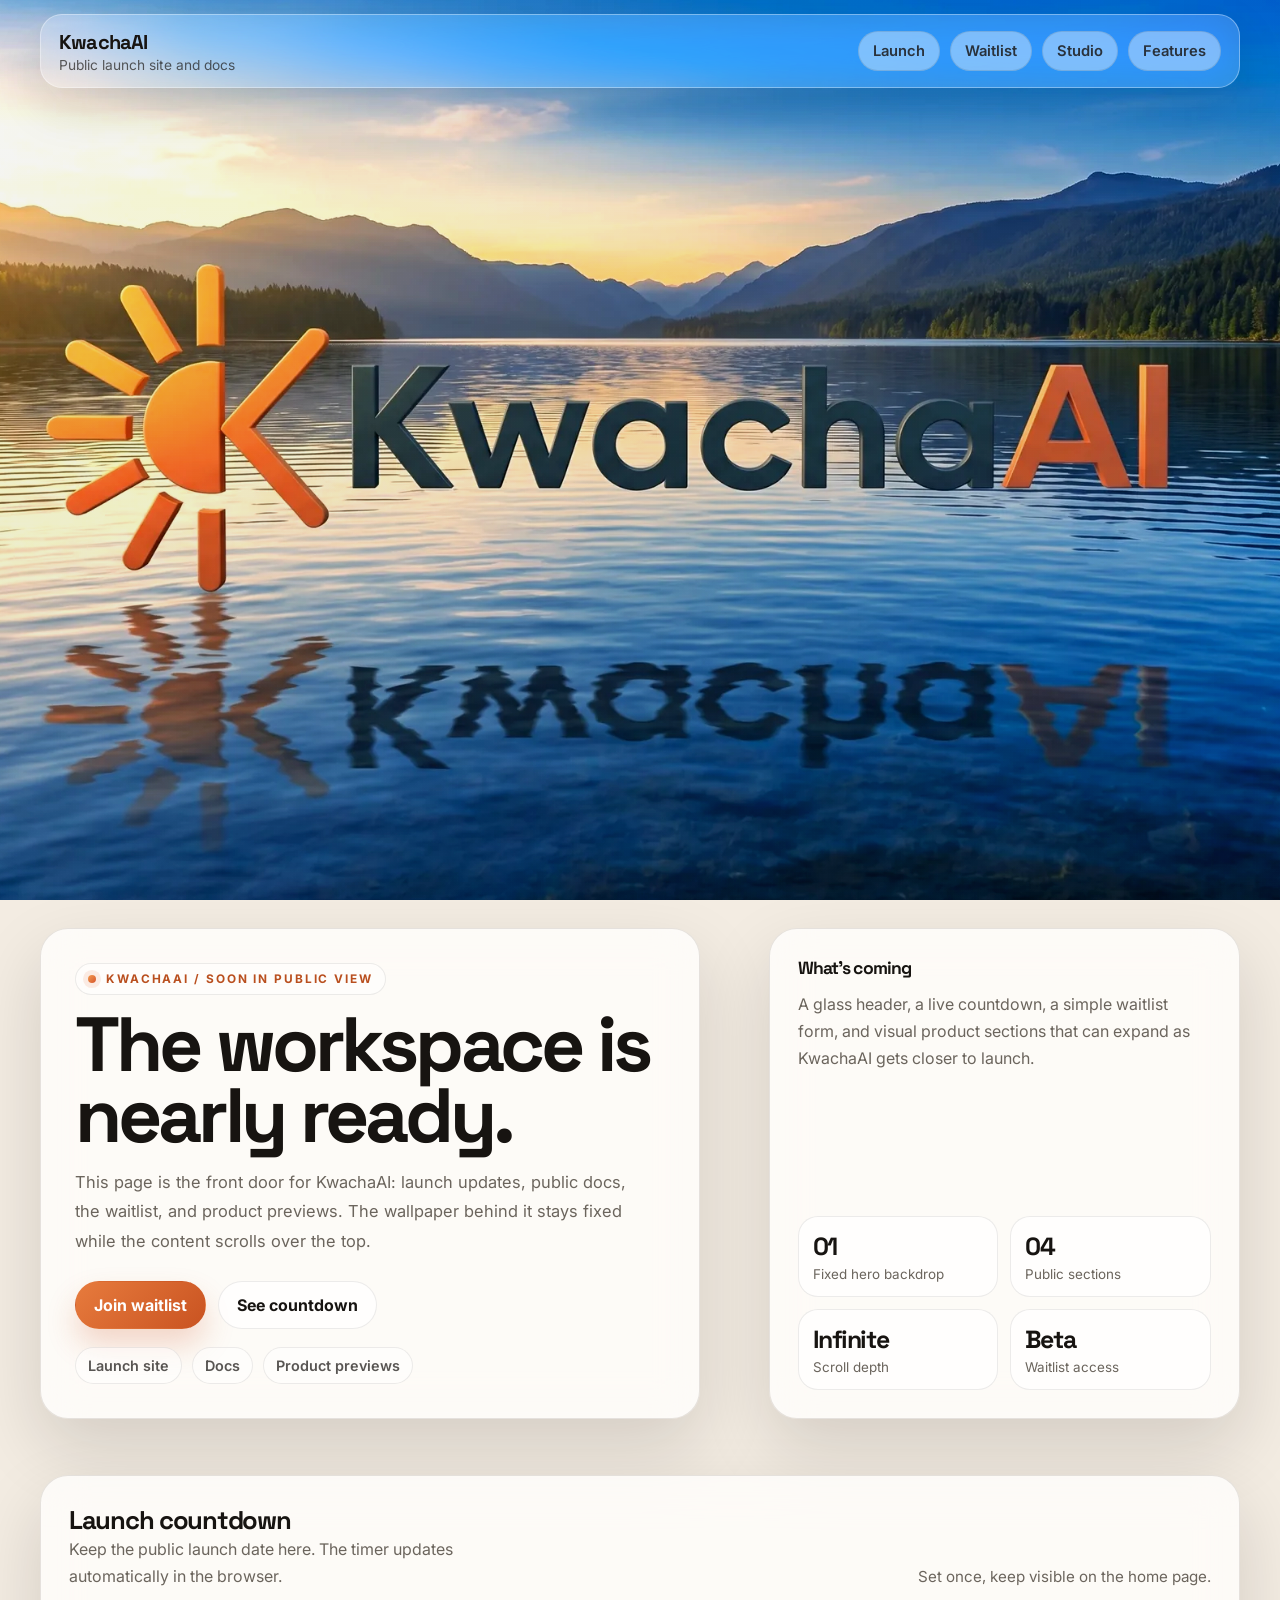
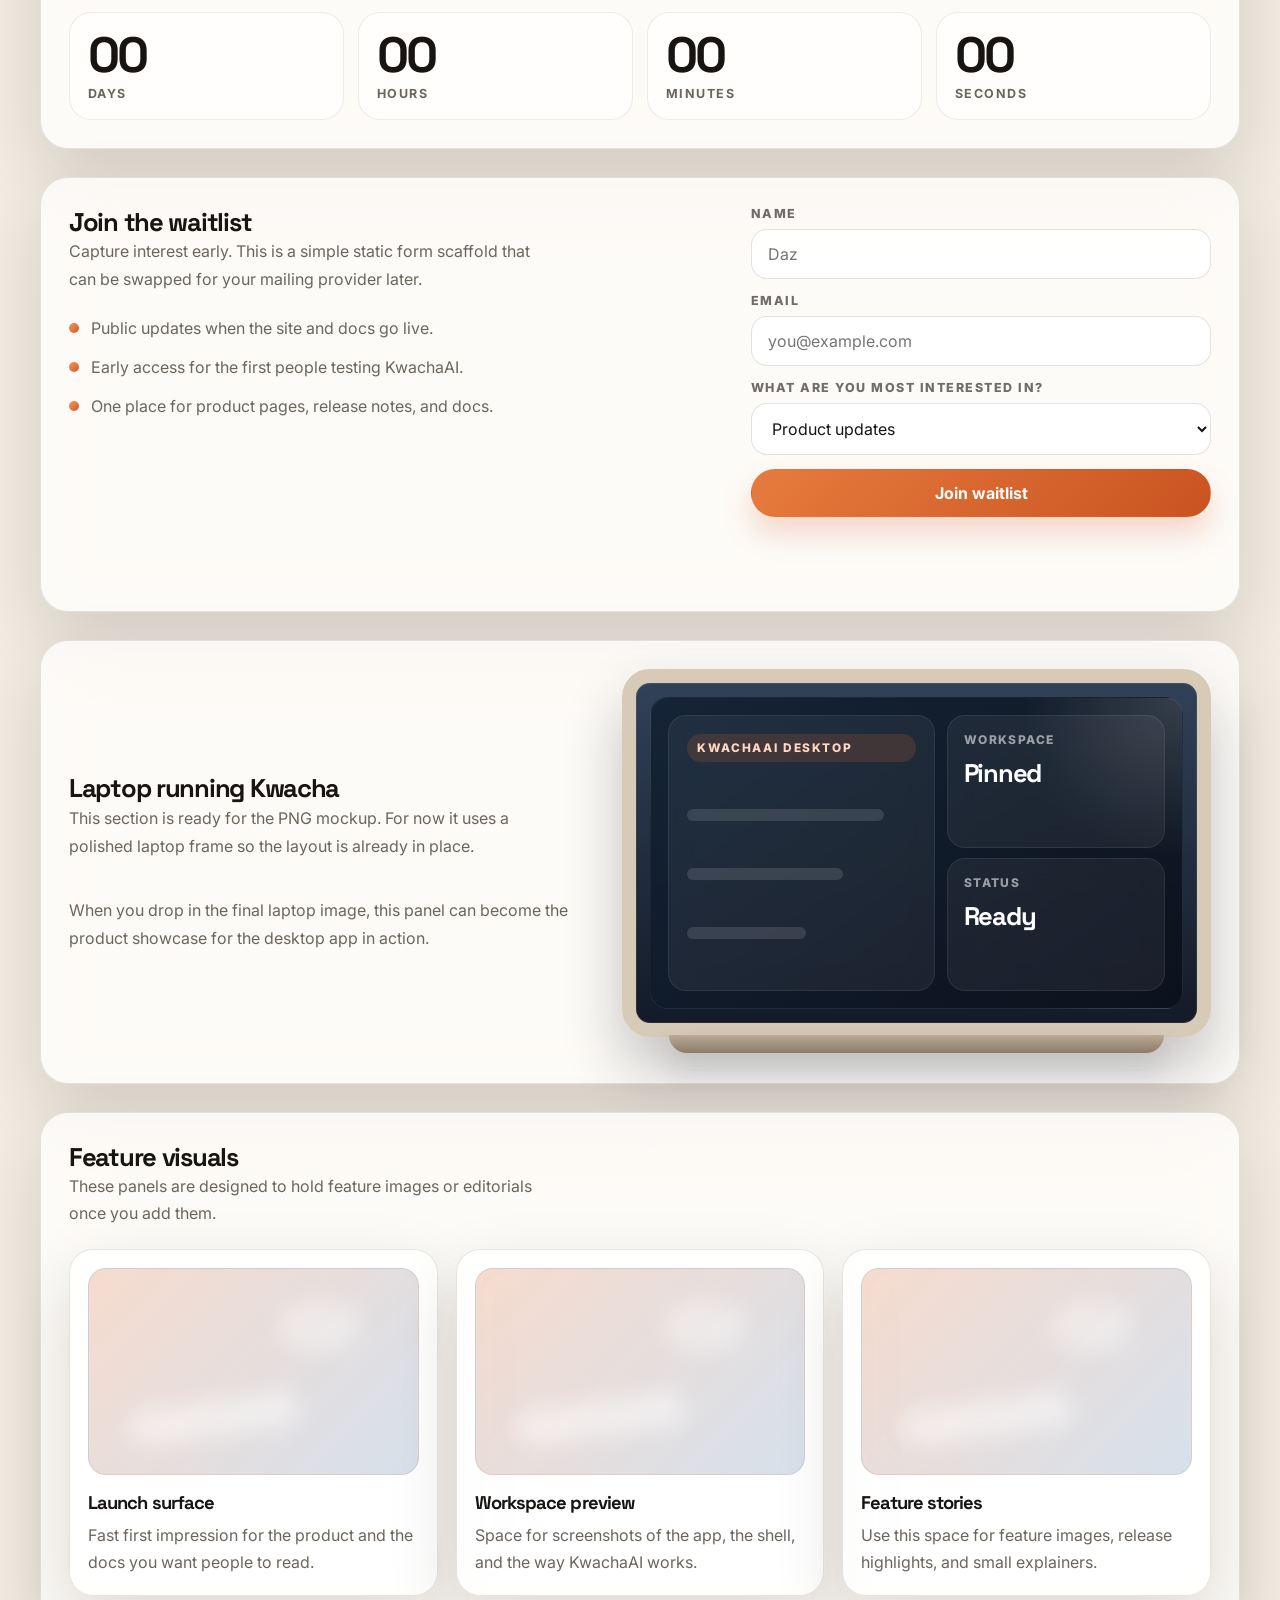
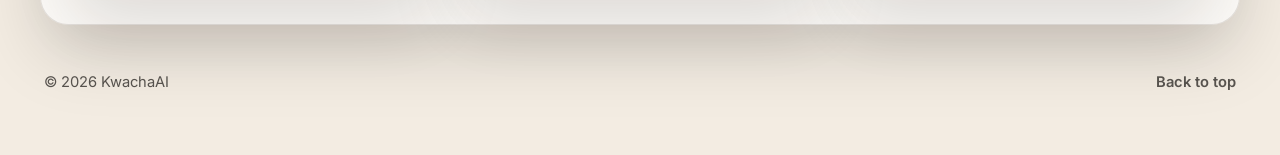
==== index.html @ fb6fbf6e "Publish website" ====
<!doctype html>
<html lang="en">
	<head>
		<meta charset="utf-8" />
		<meta name="viewport" content="width=device-width, initial-scale=1" />
		<title>KwachaAI | Public Launch Site</title>
		<meta
			name="description"
			content="KwachaAI public launch site, docs, waitlist, and product previews."
		/>
		<link rel="preconnect" href="https://fonts.googleapis.com" />
		<link rel="preconnect" href="https://fonts.gstatic.com" crossorigin />
		<link
			href="https://fonts.googleapis.com/css2?family=Inter:wght@400;500;600;700;800&family=Space+Grotesk:wght@500;700&display=swap"
			rel="stylesheet"
		/>
		<style>
			:root {
				color-scheme: light;
				--bg: #f3ece2;
				--bg-soft: #fbf7f0;
				--panel: rgba(255, 255, 255, 0.76);
				--panel-strong: rgba(255, 255, 255, 0.88);
				--border: rgba(59, 44, 30, 0.12);
				--ink: #171411;
				--muted: #6b655d;
				--accent: #d96b34;
				--accent-strong: #b94f1e;
				--shadow: 0 28px 70px rgba(21, 17, 12, 0.14);
			}

			* {
				box-sizing: border-box;
			}

			html {
				scroll-behavior: smooth;
			}

			body {
				margin: 0;
				min-height: 100vh;
				overflow-x: hidden;
				background: var(--bg);
				color: var(--ink);
				font-family: "Inter", system-ui, -apple-system, BlinkMacSystemFont, "Segoe UI", sans-serif;
			}

			a {
				color: inherit;
				text-decoration: none;
			}

			button,
			input,
			textarea,
			select {
				font: inherit;
			}

			::selection {
				background: rgba(217, 107, 52, 0.2);
			}

			.site-backdrop {
				position: fixed;
				inset: 0;
				z-index: -3;
				pointer-events: none;
				overflow: hidden;
			}

			.site-backdrop__picture {
				display: block;
				width: 100%;
				height: 100%;
			}

			.site-backdrop__image {
				width: 100%;
				height: 100%;
				object-fit: cover;
				object-position: center 54%;
				transform: scale(1.03);
				filter: saturate(1.03) contrast(1.06) brightness(1.02);
			}

			.site-backdrop__veil {
				position: absolute;
				inset: 0;
				background: linear-gradient(180deg, rgba(17, 20, 25, 0.03) 0%, rgba(17, 20, 25, 0.1) 100%);
			}

			.site-backdrop__grain {
				position: absolute;
				inset: 0;
				background-image: radial-gradient(rgba(255, 255, 255, 0.22) 1px, transparent 1px);
				background-size: 3px 3px;
				mix-blend-mode: soft-light;
				opacity: 0.05;
			}

			.page-shell {
				position: relative;
				z-index: 1;
				padding-bottom: 64px;
			}

			.site-header {
				position: fixed;
				top: 14px;
				left: 50%;
				transform: translateX(-50%);
				z-index: 20;
				width: min(1200px, calc(100% - 32px));
				padding: 14px 18px;
				display: flex;
				align-items: center;
				justify-content: space-between;
				gap: 20px;
				border-radius: 22px;
				border: 1px solid rgba(255, 255, 255, 0.36);
				background: rgba(255, 255, 255, 0.18);
				backdrop-filter: blur(22px) saturate(180%);
				-webkit-backdrop-filter: blur(22px) saturate(180%);
				box-shadow: 0 20px 48px rgba(20, 16, 11, 0.12);
			}

			.brand {
				display: inline-flex;
				flex-direction: column;
				gap: 2px;
			}

			.brand__name {
				font-family: "Space Grotesk", "Inter", sans-serif;
				font-size: 1.25rem;
				font-weight: 700;
				letter-spacing: -0.04em;
			}

			.brand__tag {
				font-size: 0.86rem;
				color: rgba(23, 20, 17, 0.68);
			}

			.site-nav {
				display: flex;
				flex-wrap: wrap;
				gap: 10px;
				justify-content: flex-end;
			}

			.site-nav a {
				padding: 10px 14px;
				border-radius: 999px;
				border: 1px solid rgba(23, 20, 17, 0.1);
				background: rgba(255, 255, 255, 0.38);
				color: rgba(23, 20, 17, 0.82);
				font-size: 0.92rem;
				font-weight: 600;
				transition:
					transform 180ms ease,
					border-color 180ms ease,
					background-color 180ms ease;
			}

			.site-nav a:hover {
				transform: translateY(-1px);
				border-color: rgba(217, 107, 52, 0.28);
				background: rgba(255, 255, 255, 0.62);
			}

			.hero,
			.section {
				width: min(1200px, calc(100% - 32px));
				margin: 0 auto;
			}

			.hero-space {
				min-height: 100vh;
				min-height: 100svh;
			}

			.hero {
				padding: 28px 0 56px;
				display: grid;
				grid-template-columns: minmax(0, 1.1fr) minmax(280px, 0.74fr);
				gap: 28px;
				align-items: end;
				scroll-margin-top: 100px;
			}

			.hero__panel,
			.panel {
				background: var(--panel);
				border: 1px solid var(--border);
				border-radius: 28px;
				box-shadow: var(--shadow);
				backdrop-filter: blur(22px) saturate(160%);
				-webkit-backdrop-filter: blur(22px) saturate(160%);
			}

			.hero__panel {
				padding: 34px;
				max-width: 660px;
			}

			.kicker {
				display: inline-flex;
				align-items: center;
				gap: 10px;
				padding: 8px 12px;
				border-radius: 999px;
				background: rgba(255, 255, 255, 0.5);
				border: 1px solid rgba(23, 20, 17, 0.08);
				font-size: 0.74rem;
				font-weight: 700;
				letter-spacing: 0.16em;
				text-transform: uppercase;
				color: var(--accent-strong);
			}

			.kicker::before {
				content: "";
				width: 8px;
				height: 8px;
				border-radius: 999px;
				background: linear-gradient(135deg, #f39b50, #d6552b);
				box-shadow: 0 0 0 5px rgba(217, 107, 52, 0.12);
			}

			h1,
			h2,
			h3 {
				margin: 0;
				font-family: "Space Grotesk", "Inter", sans-serif;
				letter-spacing: -0.05em;
			}

			h1 {
				margin-top: 14px;
				font-size: clamp(3rem, 6vw, 5.25rem);
				line-height: 0.93;
			}

			.hero__text {
				margin: 16px 0 0;
				max-width: 58ch;
				font-size: 1.03rem;
				line-height: 1.8;
				color: var(--muted);
			}

			.hero__actions {
				margin-top: 24px;
				display: flex;
				flex-wrap: wrap;
				gap: 12px;
			}

			.button {
				display: inline-flex;
				align-items: center;
				justify-content: center;
				gap: 10px;
				min-height: 48px;
				padding: 0 18px;
				border-radius: 999px;
				border: 1px solid transparent;
				font-weight: 700;
				transition:
					transform 180ms ease,
					box-shadow 180ms ease,
					border-color 180ms ease;
			}

			.button:hover {
				transform: translateY(-1px);
			}

			.button--primary {
				background: linear-gradient(135deg, #e77b3d, #c95321);
				color: #fff;
				box-shadow: 0 16px 30px rgba(201, 83, 33, 0.22);
			}

			.button--primary:hover {
				box-shadow: 0 18px 34px rgba(201, 83, 33, 0.28);
			}

			.button--secondary {
				background: rgba(255, 255, 255, 0.7);
				border-color: rgba(23, 20, 17, 0.08);
				color: var(--ink);
			}

			.hero__meta {
				margin-top: 18px;
				display: flex;
				flex-wrap: wrap;
				gap: 10px;
			}

			.chip {
				padding: 9px 12px;
				border-radius: 999px;
				background: rgba(255, 255, 255, 0.52);
				border: 1px solid rgba(23, 20, 17, 0.08);
				color: rgba(23, 20, 17, 0.72);
				font-size: 0.9rem;
				font-weight: 600;
			}

			.hero__aside {
				padding: 28px;
				display: grid;
				align-content: space-between;
				gap: 18px;
				min-height: 100%;
			}

			.hero__aside h2 {
				font-size: 1.1rem;
			}

			.hero__aside p {
				margin: 12px 0 0;
				color: var(--muted);
				line-height: 1.7;
			}

			.hero__stats {
				display: grid;
				grid-template-columns: repeat(2, minmax(0, 1fr));
				gap: 12px;
			}

			.hero__stat {
				padding: 14px;
				border-radius: 20px;
				background: rgba(255, 255, 255, 0.68);
				border: 1px solid rgba(23, 20, 17, 0.08);
			}

			.hero__stat-value {
				display: block;
				font-family: "Space Grotesk", "Inter", sans-serif;
				font-size: 1.55rem;
				font-weight: 700;
				letter-spacing: -0.05em;
			}

			.hero__stat-label {
				display: block;
				margin-top: 4px;
				font-size: 0.84rem;
				color: var(--muted);
			}

			.section {
				margin-bottom: 28px;
				scroll-margin-top: 108px;
			}

			.panel {
				padding: 28px;
			}

			.panel__head {
				display: flex;
				align-items: end;
				justify-content: space-between;
				gap: 16px;
				margin-bottom: 22px;
			}

			.panel__head h2 {
				font-size: clamp(1.6rem, 2vw, 2.1rem);
			}

			.panel__head p {
				margin: 0;
				max-width: 48ch;
				color: var(--muted);
				line-height: 1.7;
			}

			.countdown-grid {
				display: grid;
				grid-template-columns: repeat(4, minmax(0, 1fr));
				gap: 14px;
			}

			.countdown-tile {
				padding: 18px;
				border-radius: 22px;
				background: rgba(255, 255, 255, 0.68);
				border: 1px solid rgba(23, 20, 17, 0.08);
			}

			.countdown-value {
				display: block;
				font-family: "Space Grotesk", "Inter", sans-serif;
				font-size: clamp(2rem, 4vw, 3.1rem);
				line-height: 0.95;
				font-weight: 700;
				letter-spacing: -0.06em;
			}

			.countdown-label {
				display: block;
				margin-top: 8px;
				font-size: 0.78rem;
				font-weight: 700;
				letter-spacing: 0.12em;
				text-transform: uppercase;
				color: var(--muted);
			}

			.countdown-note {
				margin-top: 14px;
				font-size: 0.95rem;
				color: var(--muted);
			}

			.layout-two-col {
				display: grid;
				grid-template-columns: minmax(0, 1fr) minmax(320px, 460px);
				gap: 20px;
				align-items: start;
			}

			.section-list {
				display: grid;
				gap: 12px;
				margin: 22px 0 0;
				padding: 0;
				list-style: none;
			}

			.section-list li {
				display: flex;
				gap: 12px;
				align-items: flex-start;
				color: var(--muted);
				line-height: 1.7;
			}

			.section-list li::before {
				content: "";
				width: 10px;
				height: 10px;
				margin-top: 8px;
				border-radius: 999px;
				background: linear-gradient(135deg, #f39b50, #d6552b);
				flex: 0 0 auto;
			}

			.form {
				display: grid;
				gap: 14px;
			}

			.field {
				display: grid;
				gap: 8px;
			}

			.field label {
				font-size: 0.78rem;
				font-weight: 800;
				letter-spacing: 0.12em;
				text-transform: uppercase;
				color: rgba(23, 20, 17, 0.62);
			}

			.field input,
			.field textarea,
			.field select {
				width: 100%;
				border-radius: 16px;
				border: 1px solid rgba(23, 20, 17, 0.12);
				background: rgba(255, 255, 255, 0.9);
				padding: 14px 16px;
				color: var(--ink);
				transition: border-color 180ms ease, box-shadow 180ms ease;
			}

			.field input:focus,
			.field textarea:focus,
			.field select:focus {
				outline: none;
				border-color: rgba(217, 107, 52, 0.45);
				box-shadow: 0 0 0 4px rgba(217, 107, 52, 0.14);
			}

			.field textarea {
				min-height: 110px;
				resize: vertical;
			}

			.form-status {
				min-height: 1.4em;
				font-size: 0.95rem;
				color: var(--accent-strong);
			}

			.device-layout {
				display: grid;
				grid-template-columns: minmax(0, 0.95fr) minmax(320px, 1.05fr);
				gap: 20px;
				align-items: center;
			}

			.device-panel {
				display: grid;
				gap: 14px;
			}

			.device-panel p {
				margin: 0;
				color: var(--muted);
				line-height: 1.75;
			}

			.laptop {
				margin: 0;
			}

			.laptop__screen {
				position: relative;
				aspect-ratio: 16 / 10;
				border-radius: 28px;
				padding: 18px;
				background: linear-gradient(180deg, #314158 0%, #131b28 100%);
				border: 14px solid #d7cab6;
				box-shadow:
					0 32px 60px rgba(9, 16, 31, 0.24),
					inset 0 0 0 1px rgba(255, 255, 255, 0.08);
				overflow: hidden;
			}

			.laptop__screen::before {
				content: "";
				position: absolute;
				inset: 14px;
				border-radius: 18px;
				background:
					radial-gradient(circle at top right, rgba(255, 255, 255, 0.16), transparent 26%),
					linear-gradient(145deg, rgba(20, 35, 54, 0.98), rgba(12, 18, 28, 0.98));
				border: 1px solid rgba(255, 255, 255, 0.06);
			}

			.laptop__ui {
				position: absolute;
				inset: 32px;
				display: grid;
				grid-template-columns: 1.1fr 0.9fr;
				gap: 12px;
				z-index: 1;
			}

			.laptop__card {
				border-radius: 18px;
				border: 1px solid rgba(255, 255, 255, 0.08);
				background: rgba(255, 255, 255, 0.06);
				backdrop-filter: blur(12px);
				-webkit-backdrop-filter: blur(12px);
			}

			.laptop__card--main {
				padding: 18px;
				display: grid;
				gap: 14px;
			}

			.laptop__badge {
				display: inline-flex;
				align-self: start;
				padding: 7px 10px;
				border-radius: 999px;
				background: rgba(217, 107, 52, 0.18);
				color: #ffd8c2;
				font-size: 0.74rem;
				font-weight: 800;
				letter-spacing: 0.14em;
				text-transform: uppercase;
			}

			.laptop__line {
				height: 12px;
				border-radius: 999px;
				background: rgba(255, 255, 255, 0.12);
			}

			.laptop__line--long {
				width: 86%;
			}

			.laptop__line--medium {
				width: 68%;
			}

			.laptop__line--short {
				width: 52%;
			}

			.laptop__stack {
				display: grid;
				gap: 10px;
			}

			.laptop__mini {
				padding: 16px;
				display: grid;
				align-content: start;
				gap: 10px;
			}

			.laptop__mini-title {
				font-size: 0.75rem;
				font-weight: 800;
				letter-spacing: 0.12em;
				text-transform: uppercase;
				color: rgba(255, 255, 255, 0.56);
			}

			.laptop__metric {
				display: block;
				font-family: "Space Grotesk", "Inter", sans-serif;
				font-size: 1.6rem;
				font-weight: 700;
				letter-spacing: -0.05em;
				color: #fff;
			}

			.laptop__base {
				height: 18px;
				width: 84%;
				margin: 0 auto;
				border-radius: 0 0 22px 22px;
				background: linear-gradient(180deg, #b9a995, #8c7b67);
				box-shadow: 0 12px 28px rgba(9, 16, 31, 0.16);
				transform: translateY(-2px);
			}

			.features-grid {
				display: grid;
				grid-template-columns: repeat(3, minmax(0, 1fr));
				gap: 18px;
			}

			.feature-card {
				padding: 18px;
				background: var(--panel);
				border: 1px solid var(--border);
				border-radius: 24px;
				box-shadow: var(--shadow);
				backdrop-filter: blur(20px) saturate(160%);
				-webkit-backdrop-filter: blur(20px) saturate(160%);
			}

			.feature-card__visual {
				position: relative;
				aspect-ratio: 16 / 10;
				margin-bottom: 16px;
				border-radius: 18px;
				overflow: hidden;
				border: 1px solid rgba(23, 20, 17, 0.08);
				background: linear-gradient(135deg, rgba(217, 107, 52, 0.24), rgba(53, 104, 158, 0.2));
			}

			.feature-card__visual::before,
			.feature-card__visual::after {
				content: "";
				position: absolute;
				border-radius: 999px;
				filter: blur(10px);
			}

			.feature-card__visual::before {
				inset: auto auto 18% 12%;
				width: 52%;
				height: 18%;
				background: rgba(255, 255, 255, 0.44);
				transform: rotate(-8deg);
			}

			.feature-card__visual::after {
				inset: 16% 18% auto auto;
				width: 24%;
				height: 24%;
				background: rgba(255, 255, 255, 0.34);
			}

			.feature-card h3 {
				font-size: 1.15rem;
				margin-bottom: 8px;
			}

			.feature-card p {
				margin: 0;
				color: var(--muted);
				line-height: 1.7;
			}

			.footer {
				width: min(1200px, calc(100% - 32px));
				margin: 14px auto 0;
				padding: 20px 4px 0;
				display: flex;
				justify-content: space-between;
				gap: 16px;
				flex-wrap: wrap;
				color: rgba(23, 20, 17, 0.7);
				font-size: 0.92rem;
			}

			.footer a {
				font-weight: 600;
			}

			@media (max-width: 960px) {
				.hero,
				.layout-two-col,
				.device-layout,
				.features-grid {
					grid-template-columns: 1fr;
				}

				.hero {
					min-height: auto;
					padding-top: 56px;
				}

				.hero__aside {
					min-height: auto;
				}
			}

			@media (max-width: 720px) {
				.site-header {
					width: calc(100% - 18px);
					padding: 14px;
					top: 9px;
					flex-direction: column;
					align-items: flex-start;
				}

				.site-backdrop {
					position: relative;
					inset: auto;
					z-index: 0;
					width: calc(100% - 18px);
					margin: 80px auto 0;
					overflow: visible;
				}

				.site-backdrop__picture {
					width: 100%;
					height: auto;
					aspect-ratio: 2752 / 1536;
					overflow: hidden;
					border-radius: 24px;
					border: 1px solid rgba(255, 255, 255, 0.12);
					background: #1b1713;
					box-shadow: 0 18px 40px rgba(17, 20, 25, 0.18);
				}

				.site-backdrop__image {
					object-fit: contain;
					object-position: center center;
					transform: none;
				}

				.site-backdrop__veil,
				.site-backdrop__grain {
					display: none;
				}

				.hero-space {
					display: none;
				}

				.hero,
				.section,
				.footer {
					width: calc(100% - 18px);
				}

				.hero__panel,
				.panel {
					padding: 22px;
				}

				h1 {
					font-size: clamp(2.7rem, 12vw, 4rem);
				}

				.countdown-grid,
				.hero__stats {
					grid-template-columns: 1fr 1fr;
				}
			}

			@media (max-width: 520px) {
				.countdown-grid,
				.hero__stats {
					grid-template-columns: 1fr;
				}

				.site-nav {
					justify-content: flex-start;
				}
			}
		</style>
	</head>
	<body>
		<div class="site-backdrop" aria-hidden="true">
			<picture class="site-backdrop__picture">
				<source
					media="(max-width: 720px)"
					srcset="./assets/KwachaAI-wallpaper-mobile.webp"
					type="image/webp"
				/>
				<source
					media="(max-width: 720px)"
					srcset="./assets/KwachaAI-wallpaper-mobile.jpg"
					type="image/jpeg"
				/>
				<source srcset="./assets/KwachaAI-wallpaper-desktop.webp" type="image/webp" />
				<img
					class="site-backdrop__image"
					src="./assets/KwachaAI-wallpaper-desktop.jpg"
					alt=""
					decoding="async"
					fetchpriority="high"
				/>
			</picture>
			<div class="site-backdrop__veil"></div>
			<div class="site-backdrop__grain"></div>
		</div>

		<div class="page-shell">
			<header class="site-header">
				<a class="brand" href="#top" aria-label="KwachaAI home">
					<span class="brand__name">KwachaAI</span>
					<span class="brand__tag">Public launch site and docs</span>
				</a>

				<nav class="site-nav" aria-label="Primary">
					<a href="#launch">Launch</a>
					<a href="#waitlist">Waitlist</a>
					<a href="#studio">Studio</a>
					<a href="#features">Features</a>
				</nav>
			</header>

			<main id="top">
				<section class="hero-space" aria-hidden="true"></section>

				<section class="hero">
					<div class="hero__panel">
						<div class="kicker">KwachaAI / soon in public view</div>
						<h1>The workspace is nearly ready.</h1>
						<p class="hero__text">
							This page is the front door for KwachaAI: launch updates, public docs, the
							waitlist, and product previews. The wallpaper behind it stays fixed while the
							content scrolls over the top.
						</p>

						<div class="hero__actions">
							<a class="button button--primary" href="#waitlist">Join waitlist</a>
							<a class="button button--secondary" href="#launch">See countdown</a>
						</div>

						<div class="hero__meta" aria-label="Highlights">
							<span class="chip">Launch site</span>
							<span class="chip">Docs</span>
							<span class="chip">Product previews</span>
						</div>
					</div>

					<aside class="hero__aside panel">
						<div>
							<h2>What's coming</h2>
							<p>
								A glass header, a live countdown, a simple waitlist form, and visual
								product sections that can expand as KwachaAI gets closer to launch.
							</p>
						</div>

						<div class="hero__stats">
							<div class="hero__stat">
								<span class="hero__stat-value">01</span>
								<span class="hero__stat-label">Fixed hero backdrop</span>
							</div>
							<div class="hero__stat">
								<span class="hero__stat-value">04</span>
								<span class="hero__stat-label">Public sections</span>
							</div>
							<div class="hero__stat">
								<span class="hero__stat-value">Infinite</span>
								<span class="hero__stat-label">Scroll depth</span>
							</div>
							<div class="hero__stat">
								<span class="hero__stat-value">Beta</span>
								<span class="hero__stat-label">Waitlist access</span>
							</div>
						</div>
					</aside>
				</section>

				<section class="section" id="launch">
					<article class="panel">
						<div class="panel__head">
							<div>
								<h2>Launch countdown</h2>
								<p>
									Keep the public launch date here. The timer updates automatically in the
									browser.
								</p>
							</div>
							<p class="countdown-note">Set once, keep visible on the home page.</p>
						</div>

						<div class="countdown-grid" data-countdown data-launch-at="2026-06-30T12:00:00+00:00">
							<div class="countdown-tile">
								<span class="countdown-value" data-countdown-days>--</span>
								<span class="countdown-label">Days</span>
							</div>
							<div class="countdown-tile">
								<span class="countdown-value" data-countdown-hours>--</span>
								<span class="countdown-label">Hours</span>
							</div>
							<div class="countdown-tile">
								<span class="countdown-value" data-countdown-minutes>--</span>
								<span class="countdown-label">Minutes</span>
							</div>
							<div class="countdown-tile">
								<span class="countdown-value" data-countdown-seconds>--</span>
								<span class="countdown-label">Seconds</span>
							</div>
						</div>
					</article>
				</section>

				<section class="section" id="waitlist">
					<div class="panel layout-two-col">
						<div>
							<div class="panel__head">
								<div>
									<h2>Join the waitlist</h2>
									<p>
										Capture interest early. This is a simple static form scaffold that can be
										swapped for your mailing provider later.
									</p>
								</div>
							</div>

							<ul class="section-list">
								<li>Public updates when the site and docs go live.</li>
								<li>Early access for the first people testing KwachaAI.</li>
								<li>One place for product pages, release notes, and docs.</li>
							</ul>
						</div>

						<form class="form" id="waitlist-form">
							<div class="field">
								<label for="waitlist-name">Name</label>
								<input id="waitlist-name" name="name" autocomplete="name" placeholder="Daz" />
							</div>
							<div class="field">
								<label for="waitlist-email">Email</label>
								<input
									id="waitlist-email"
									name="email"
									type="email"
									autocomplete="email"
									placeholder="you@example.com"
									required
								/>
							</div>
							<div class="field">
								<label for="waitlist-focus">What are you most interested in?</label>
								<select id="waitlist-focus" name="focus">
									<option>Product updates</option>
									<option>Docs and guides</option>
									<option>Early access</option>
								</select>
							</div>
							<button class="button button--primary" type="submit">Join waitlist</button>
							<p class="form-status" aria-live="polite" data-form-status></p>
						</form>
					</div>
				</section>

				<section class="section" id="studio">
					<div class="panel device-layout">
						<div class="device-panel">
							<div class="panel__head">
								<div>
									<h2>Laptop running Kwacha</h2>
									<p>
										This section is ready for the PNG mockup. For now it uses a polished
										laptop frame so the layout is already in place.
									</p>
								</div>
							</div>

							<p>
								When you drop in the final laptop image, this panel can become the product
								showcase for the desktop app in action.
							</p>
						</div>

						<figure class="laptop">
							<div class="laptop__screen" aria-hidden="true">
								<div class="laptop__ui">
									<div class="laptop__card laptop__card--main">
										<span class="laptop__badge">KwachaAI Desktop</span>
										<div class="laptop__line laptop__line--long"></div>
										<div class="laptop__line laptop__line--medium"></div>
										<div class="laptop__line laptop__line--short"></div>
									</div>

									<div class="laptop__stack">
										<div class="laptop__card laptop__mini">
											<span class="laptop__mini-title">Workspace</span>
											<span class="laptop__metric">Pinned</span>
										</div>
										<div class="laptop__card laptop__mini">
											<span class="laptop__mini-title">Status</span>
											<span class="laptop__metric">Ready</span>
										</div>
									</div>
								</div>
							</div>
							<div class="laptop__base" aria-hidden="true"></div>
						</figure>
					</div>
				</section>

				<section class="section" id="features">
					<div class="panel">
						<div class="panel__head">
							<div>
								<h2>Feature visuals</h2>
								<p>
									These panels are designed to hold feature images or editorials once you add
									them.
								</p>
							</div>
						</div>

						<div class="features-grid">
							<article class="feature-card">
								<div class="feature-card__visual" aria-hidden="true"></div>
								<h3>Launch surface</h3>
								<p>Fast first impression for the product and the docs you want people to read.</p>
							</article>

							<article class="feature-card">
								<div class="feature-card__visual" aria-hidden="true"></div>
								<h3>Workspace preview</h3>
								<p>Space for screenshots of the app, the shell, and the way KwachaAI works.</p>
							</article>

							<article class="feature-card">
								<div class="feature-card__visual" aria-hidden="true"></div>
								<h3>Feature stories</h3>
								<p>Use this space for feature images, release highlights, and small explainers.</p>
							</article>
						</div>
					</div>
				</section>
			</main>

			<footer class="footer">
				<div>© 2026 KwachaAI</div>
				<div>
					<a href="#top">Back to top</a>
				</div>
			</footer>
		</div>

		<script>
			const countdownRoot = document.querySelector("[data-countdown]");
			const daysNode = document.querySelector("[data-countdown-days]");
			const hoursNode = document.querySelector("[data-countdown-hours]");
			const minutesNode = document.querySelector("[data-countdown-minutes]");
			const secondsNode = document.querySelector("[data-countdown-seconds]");
			const launchAt = new Date(countdownRoot?.dataset.launchAt ?? "");

			function format(value) {
				return String(Math.max(0, value)).padStart(2, "0");
			}

			function setCountdownZero() {
				daysNode.textContent = "00";
				hoursNode.textContent = "00";
				minutesNode.textContent = "00";
				secondsNode.textContent = "00";
			}

			function updateCountdown() {
				if (Number.isNaN(launchAt.getTime())) {
					setCountdownZero();
					return;
				}

				const diff = launchAt.getTime() - Date.now();
				if (diff <= 0) {
					setCountdownZero();
					return;
				}

				const totalSeconds = Math.floor(diff / 1000);
				const days = Math.floor(totalSeconds / 86400);
				const hours = Math.floor((totalSeconds % 86400) / 3600);
				const minutes = Math.floor((totalSeconds % 3600) / 60);
				const seconds = totalSeconds % 60;

				daysNode.textContent = format(days);
				hoursNode.textContent = format(hours);
				minutesNode.textContent = format(minutes);
				secondsNode.textContent = format(seconds);
			}

			updateCountdown();
			window.setInterval(updateCountdown, 1000);

			const waitlistForm = document.querySelector("#waitlist-form");
			const waitlistStatus = document.querySelector("[data-form-status]");

			waitlistForm?.addEventListener("submit", (event) => {
				event.preventDefault();
				waitlistStatus.textContent = "You're on the list. We’ll follow up when launch details are ready.";
				waitlistForm.reset();
			});
		</script>
	</body>
</html>
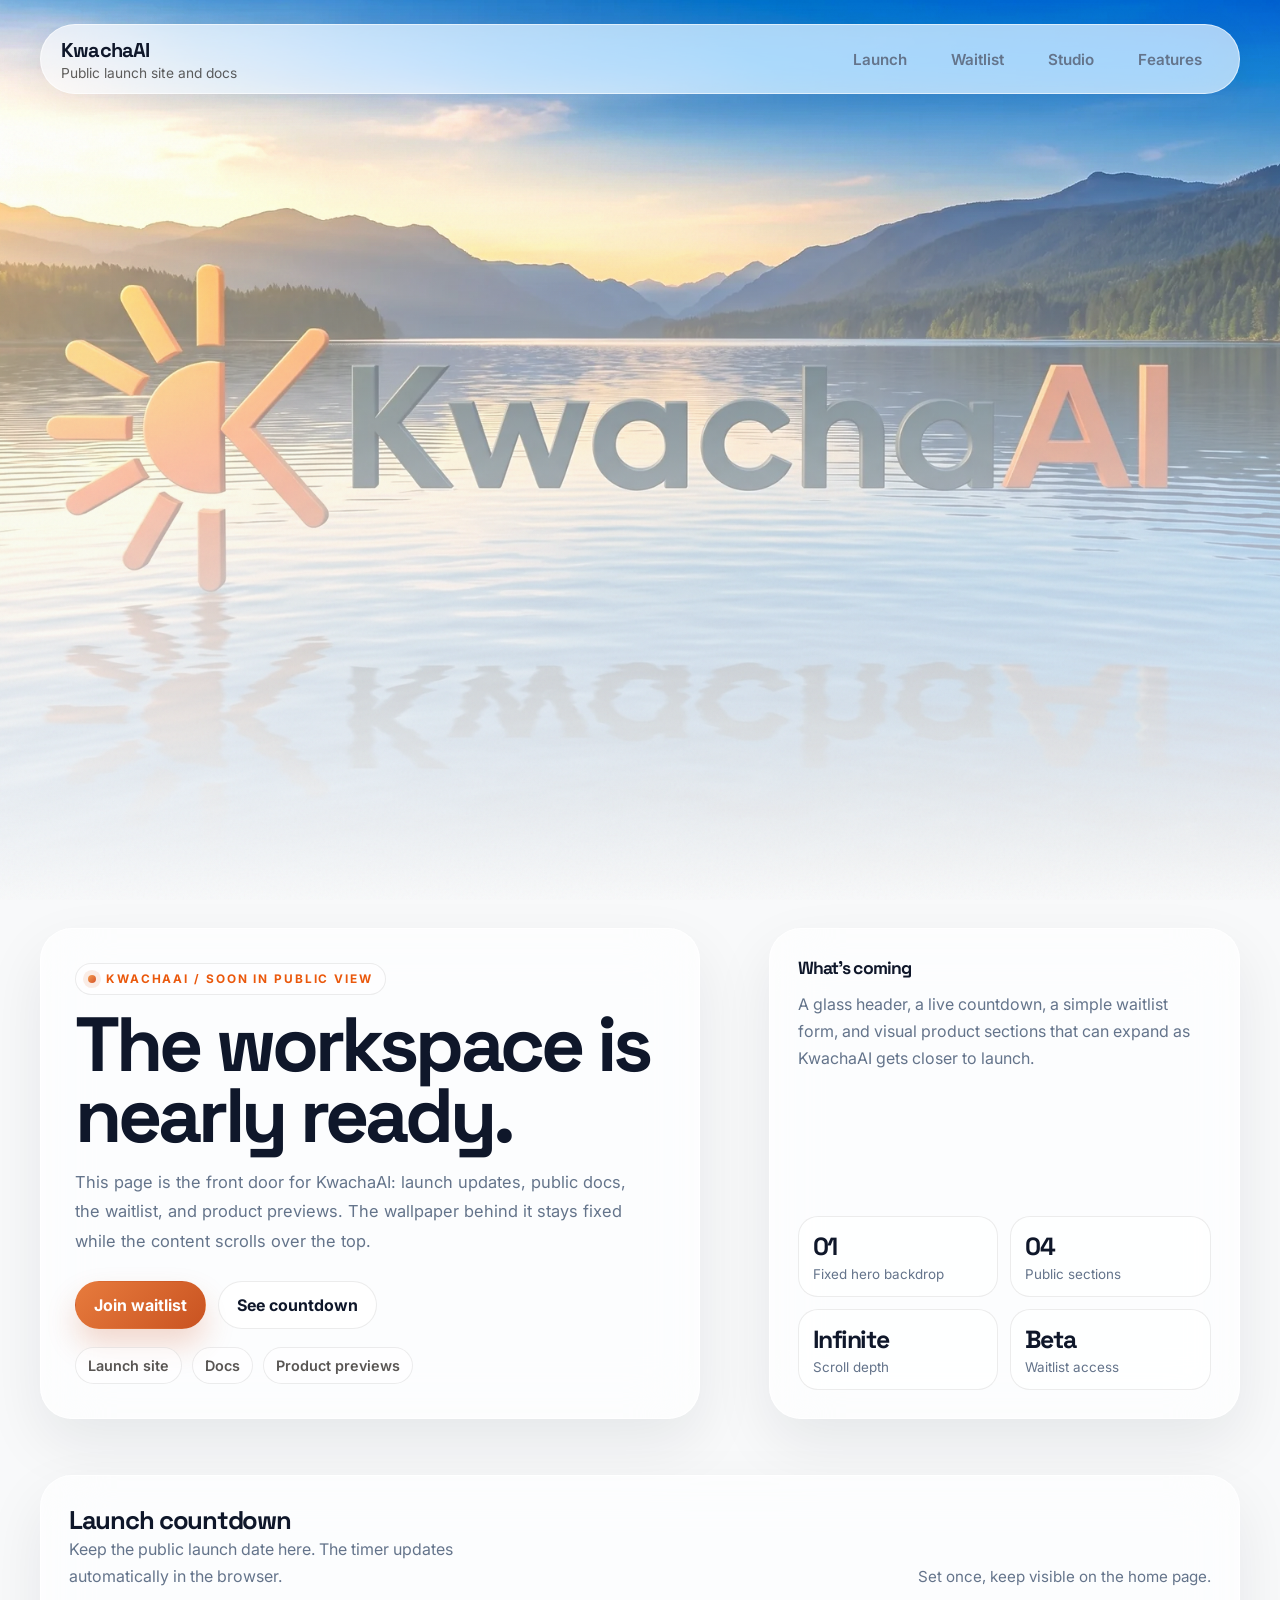
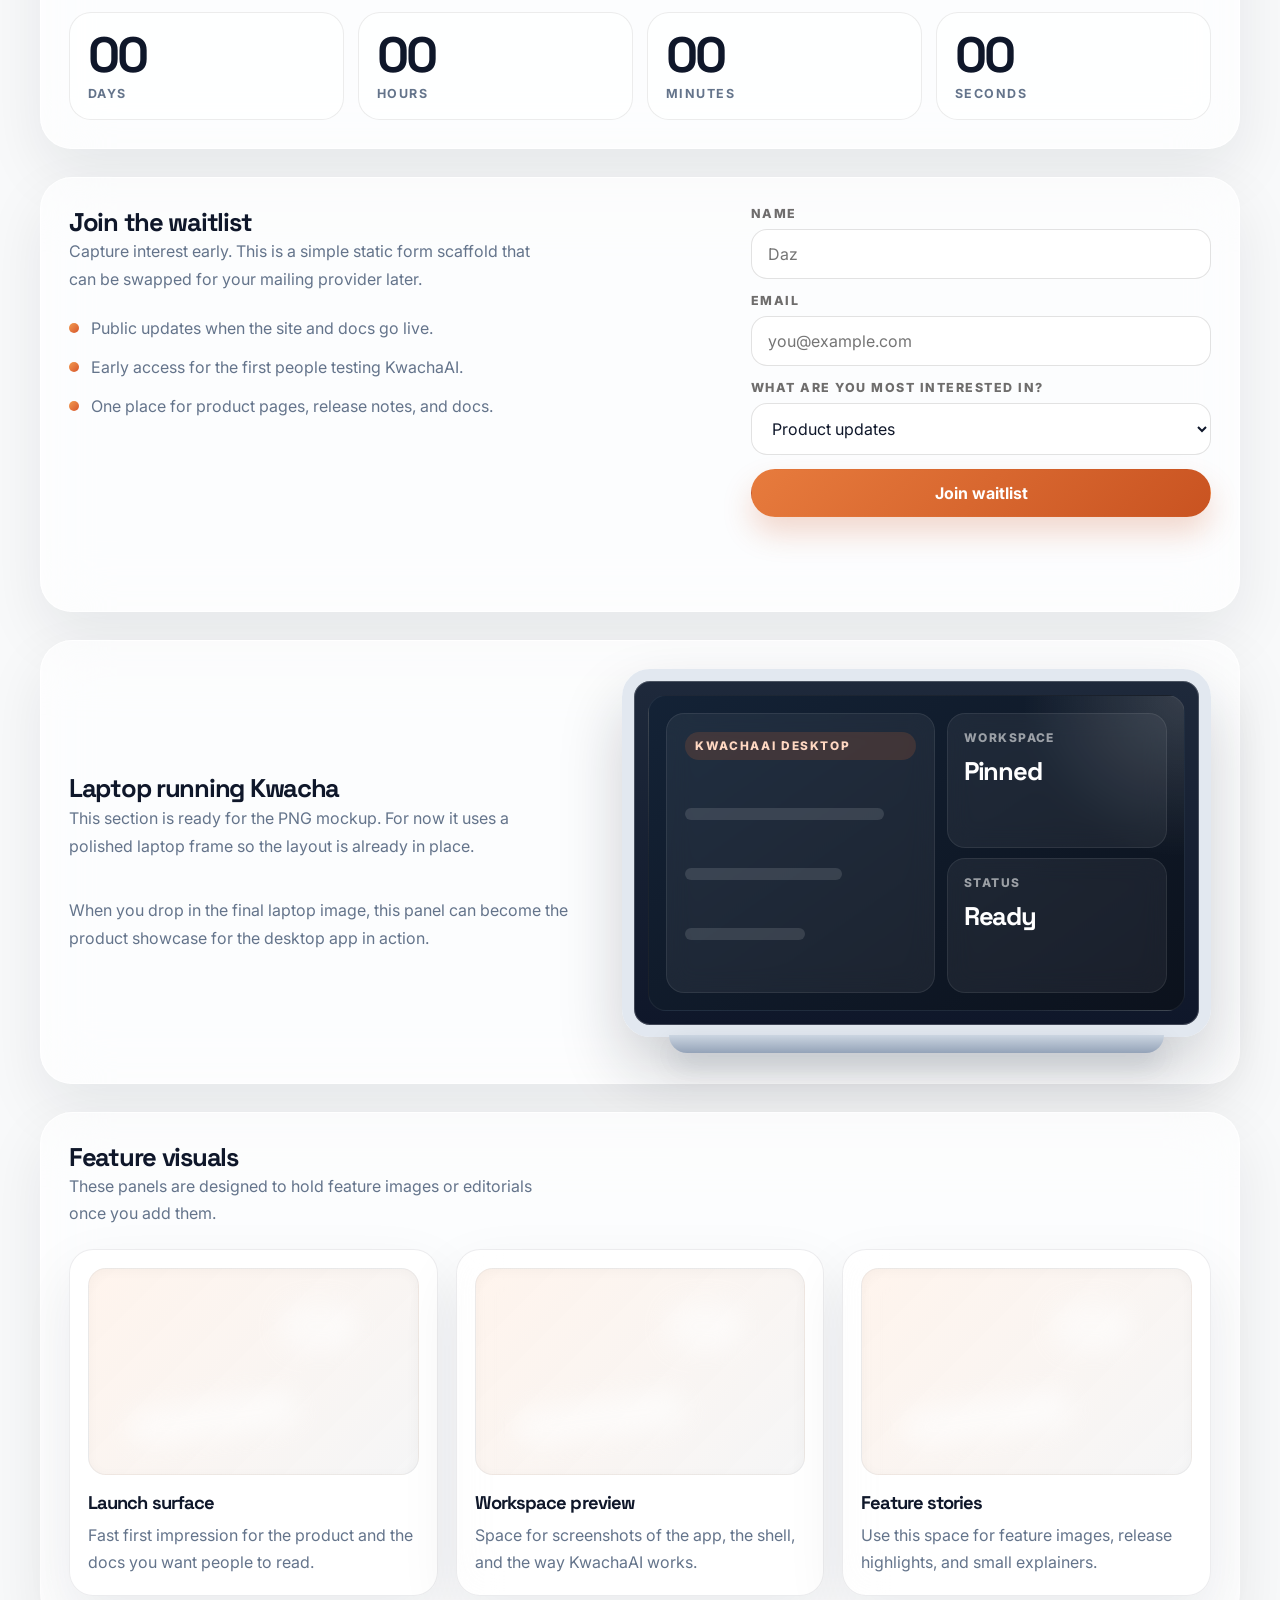
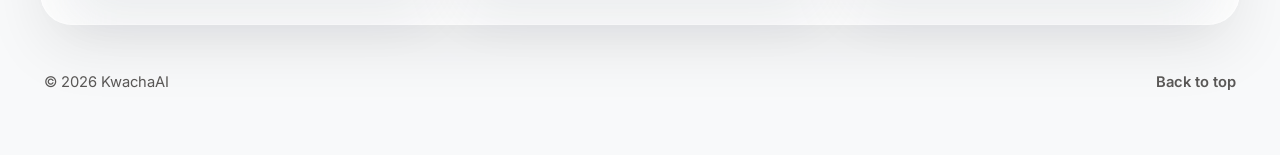
==== commit 7f67d0ce: "Publish website" ====
--- a/index.html
+++ b/index.html
@@ -17,16 +17,17 @@
 		<style>
 			:root {
 				color-scheme: light;
-				--bg: #f3ece2;
-				--bg-soft: #fbf7f0;
-				--panel: rgba(255, 255, 255, 0.76);
-				--panel-strong: rgba(255, 255, 255, 0.88);
-				--border: rgba(59, 44, 30, 0.12);
-				--ink: #171411;
-				--muted: #6b655d;
-				--accent: #d96b34;
-				--accent-strong: #b94f1e;
-				--shadow: 0 28px 70px rgba(21, 17, 12, 0.14);
+				--bg: #f8f9fa;
+				--bg-soft: #ffffff;
+				--panel: rgba(255, 255, 255, 0.65);
+				--panel-strong: rgba(255, 255, 255, 0.95);
+				--border: rgba(15, 23, 42, 0.08);
+				--ink: #0f172a;
+				--muted: #64748b;
+				--accent: #f97316;
+				--accent-strong: #ea580c;
+				--shadow: 0 24px 60px rgba(15, 23, 42, 0.08);
+				--glass-blur: 32px;
 			}
 
 			* {
@@ -88,16 +89,20 @@
 			.site-backdrop__veil {
 				position: absolute;
 				inset: 0;
-				background: linear-gradient(180deg, rgba(17, 20, 25, 0.03) 0%, rgba(17, 20, 25, 0.1) 100%);
+				background: linear-gradient(to bottom, rgba(248, 249, 250, 0) 0%, rgba(248, 249, 250, 0.8) 70%, rgba(248, 249, 250, 1) 100%);
 			}
 
 			.site-backdrop__grain {
 				position: absolute;
 				inset: 0;
-				background-image: radial-gradient(rgba(255, 255, 255, 0.22) 1px, transparent 1px);
-				background-size: 3px 3px;
-				mix-blend-mode: soft-light;
-				opacity: 0.05;
+				background-image: url("data:image/svg+xml,%3Csvg viewBox='0 0 400 400' xmlns='http://www.w3.org/2000/svg'%3E%3Cfilter id='noiseFilter'%3E%3CfeTurbulence type='fractalNoise' baseFrequency='0.8' numOctaves='3' stitchTiles='stitch'/%3E%3C/filter%3E%3Crect width='100%25' height='100%25' filter='url(%23noiseFilter)'/%3E%3C/svg%3E");
+				opacity: 0.04;
+				mix-blend-mode: multiply;
+				pointer-events: none;
+			}
+
+			.site-backdrop__copy {
+				display: none;
 			}
 
 			.page-shell {
@@ -108,22 +113,22 @@
 
 			.site-header {
 				position: fixed;
-				top: 14px;
+				top: 24px;
 				left: 50%;
 				transform: translateX(-50%);
 				z-index: 20;
 				width: min(1200px, calc(100% - 32px));
-				padding: 14px 18px;
+				padding: 12px 20px;
 				display: flex;
 				align-items: center;
 				justify-content: space-between;
 				gap: 20px;
-				border-radius: 22px;
-				border: 1px solid rgba(255, 255, 255, 0.36);
-				background: rgba(255, 255, 255, 0.18);
-				backdrop-filter: blur(22px) saturate(180%);
-				-webkit-backdrop-filter: blur(22px) saturate(180%);
-				box-shadow: 0 20px 48px rgba(20, 16, 11, 0.12);
+				border-radius: 99px;
+				border: 1px solid rgba(255, 255, 255, 0.6);
+				background: var(--panel);
+				backdrop-filter: blur(var(--glass-blur)) saturate(180%);
+				-webkit-backdrop-filter: blur(var(--glass-blur)) saturate(180%);
+				box-shadow: 0 8px 32px rgba(15, 23, 42, 0.06);
 			}
 
 			.brand {
@@ -152,23 +157,20 @@
 			}
 
 			.site-nav a {
-				padding: 10px 14px;
+				padding: 8px 16px;
 				border-radius: 999px;
-				border: 1px solid rgba(23, 20, 17, 0.1);
-				background: rgba(255, 255, 255, 0.38);
-				color: rgba(23, 20, 17, 0.82);
-				font-size: 0.92rem;
+				border: 1px solid transparent;
+				background: transparent;
+				color: var(--muted);
+				font-size: 0.95rem;
 				font-weight: 600;
-				transition:
-					transform 180ms ease,
-					border-color 180ms ease,
-					background-color 180ms ease;
+				transition: all 200ms ease;
 			}
 
 			.site-nav a:hover {
+				color: var(--ink);
+				background: rgba(15, 23, 42, 0.04);
 				transform: translateY(-1px);
-				border-color: rgba(217, 107, 52, 0.28);
-				background: rgba(255, 255, 255, 0.62);
 			}
 
 			.hero,
@@ -194,11 +196,12 @@
 			.hero__panel,
 			.panel {
 				background: var(--panel);
-				border: 1px solid var(--border);
-				border-radius: 28px;
+				border: 1px solid rgba(255, 255, 255, 0.8);
+				border-radius: 32px;
 				box-shadow: var(--shadow);
-				backdrop-filter: blur(22px) saturate(160%);
-				-webkit-backdrop-filter: blur(22px) saturate(160%);
+				backdrop-filter: blur(var(--glass-blur)) saturate(180%);
+				-webkit-backdrop-filter: blur(var(--glass-blur)) saturate(180%);
+				position: relative;
 			}
 
 			.hero__panel {
@@ -532,12 +535,12 @@
 				position: relative;
 				aspect-ratio: 16 / 10;
 				border-radius: 28px;
-				padding: 18px;
-				background: linear-gradient(180deg, #314158 0%, #131b28 100%);
-				border: 14px solid #d7cab6;
+				padding: 16px;
+				background: linear-gradient(180deg, #1e293b 0%, #0f172a 100%);
+				border: 12px solid #e2e8f0;
 				box-shadow:
-					0 32px 60px rgba(9, 16, 31, 0.24),
-					inset 0 0 0 1px rgba(255, 255, 255, 0.08);
+					0 32px 64px rgba(15, 23, 42, 0.2),
+					inset 0 0 0 1px rgba(255, 255, 255, 0.2);
 				overflow: hidden;
 			}
 
@@ -640,8 +643,8 @@
 				width: 84%;
 				margin: 0 auto;
 				border-radius: 0 0 22px 22px;
-				background: linear-gradient(180deg, #b9a995, #8c7b67);
-				box-shadow: 0 12px 28px rgba(9, 16, 31, 0.16);
+				background: linear-gradient(180deg, #cbd5e1, #94a3b8);
+				box-shadow: 0 12px 28px rgba(15, 23, 42, 0.16);
 				transform: translateY(-2px);
 			}
 
@@ -667,8 +670,9 @@
 				margin-bottom: 16px;
 				border-radius: 18px;
 				overflow: hidden;
-				border: 1px solid rgba(23, 20, 17, 0.08);
-				background: linear-gradient(135deg, rgba(217, 107, 52, 0.24), rgba(53, 104, 158, 0.2));
+				border: 1px solid rgba(15, 23, 42, 0.06);
+				background: linear-gradient(135deg, rgba(249, 115, 22, 0.08), rgba(15, 23, 42, 0.04));
+				box-shadow: inset 0 2px 12px rgba(0, 0, 0, 0.03);
 			}
 
 			.feature-card__visual::before,
@@ -676,14 +680,14 @@
 				content: "";
 				position: absolute;
 				border-radius: 999px;
-				filter: blur(10px);
+				filter: blur(12px);
 			}
 
 			.feature-card__visual::before {
 				inset: auto auto 18% 12%;
 				width: 52%;
 				height: 18%;
-				background: rgba(255, 255, 255, 0.44);
+				background: rgba(255, 255, 255, 0.6);
 				transform: rotate(-8deg);
 			}
 
@@ -691,7 +695,7 @@
 				inset: 16% 18% auto auto;
 				width: 24%;
 				height: 24%;
-				background: rgba(255, 255, 255, 0.34);
+				background: rgba(255, 255, 255, 0.5);
 			}
 
 			.feature-card h3 {
@@ -741,57 +745,78 @@
 
 			@media (max-width: 720px) {
 				.site-header {
-					width: calc(100% - 18px);
-					padding: 14px;
-					top: 9px;
-					flex-direction: column;
-					align-items: flex-start;
-				}
-
-				.site-backdrop {
-					position: relative;
-					inset: auto;
-					z-index: 0;
-					width: calc(100% - 18px);
-					margin: 80px auto 0;
-					overflow: visible;
-				}
-
-				.site-backdrop__picture {
+					position: fixed;
+					top: 12px;
+					width: calc(100% - 24px);
+					padding: 14px 18px;
+					flex-direction: row;
+					flex-wrap: wrap;
+					gap: 12px;
+					border-radius: 28px;
+				}
+
+				.brand {
+					gap: 0;
+				}
+
+				.brand__tag {
+					display: none;
+				}
+
+				.site-nav {
 					width: 100%;
-					height: auto;
-					aspect-ratio: 2752 / 1536;
-					overflow: hidden;
-					border-radius: 24px;
-					border: 1px solid rgba(255, 255, 255, 0.12);
-					background: #1b1713;
-					box-shadow: 0 18px 40px rgba(17, 20, 25, 0.18);
-				}
-
-				.site-backdrop__image {
-					object-fit: contain;
-					object-position: center center;
-					transform: none;
-				}
-
-				.site-backdrop__veil,
-				.site-backdrop__grain {
+					flex-wrap: nowrap;
+					justify-content: flex-start;
+					overflow-x: auto;
+					padding-bottom: 2px;
+					scrollbar-width: none;
+					-ms-overflow-style: none;
+				}
+
+				.site-nav::-webkit-scrollbar {
 					display: none;
 				}
 
+				.site-nav a {
+					flex: 0 0 auto;
+					white-space: nowrap;
+					padding: 8px 12px;
+				}
+
 				.hero-space {
-					display: none;
+					min-height: 75vh;
+					min-height: 75svh;
 				}
 
 				.hero,
 				.section,
 				.footer {
-					width: calc(100% - 18px);
+					width: calc(100% - 24px);
+				}
+
+				.hero {
+					padding-top: 24px;
+					gap: 20px;
+				}
+
+				.section {
+					margin-bottom: 20px;
 				}
 
 				.hero__panel,
 				.panel {
-					padding: 22px;
+					padding: 24px;
+					border-radius: 28px;
+				}
+
+				.panel__head {
+					flex-direction: column;
+					align-items: flex-start;
+				}
+
+				.panel__head p,
+				.countdown-note {
+					max-width: none;
 				}
 
 				h1 {
@@ -810,8 +835,9 @@
 					grid-template-columns: 1fr;
 				}
 
-				.site-nav {
-					justify-content: flex-start;
+				.site-backdrop__copy .hero__actions,
+				.site-backdrop__copy .hero__meta {
+					gap: 10px;
 				}
 			}
 		</style>
@@ -838,6 +864,7 @@
 					fetchpriority="high"
 				/>
 			</picture>
+
 			<div class="site-backdrop__veil"></div>
 			<div class="site-backdrop__grain"></div>
 		</div>
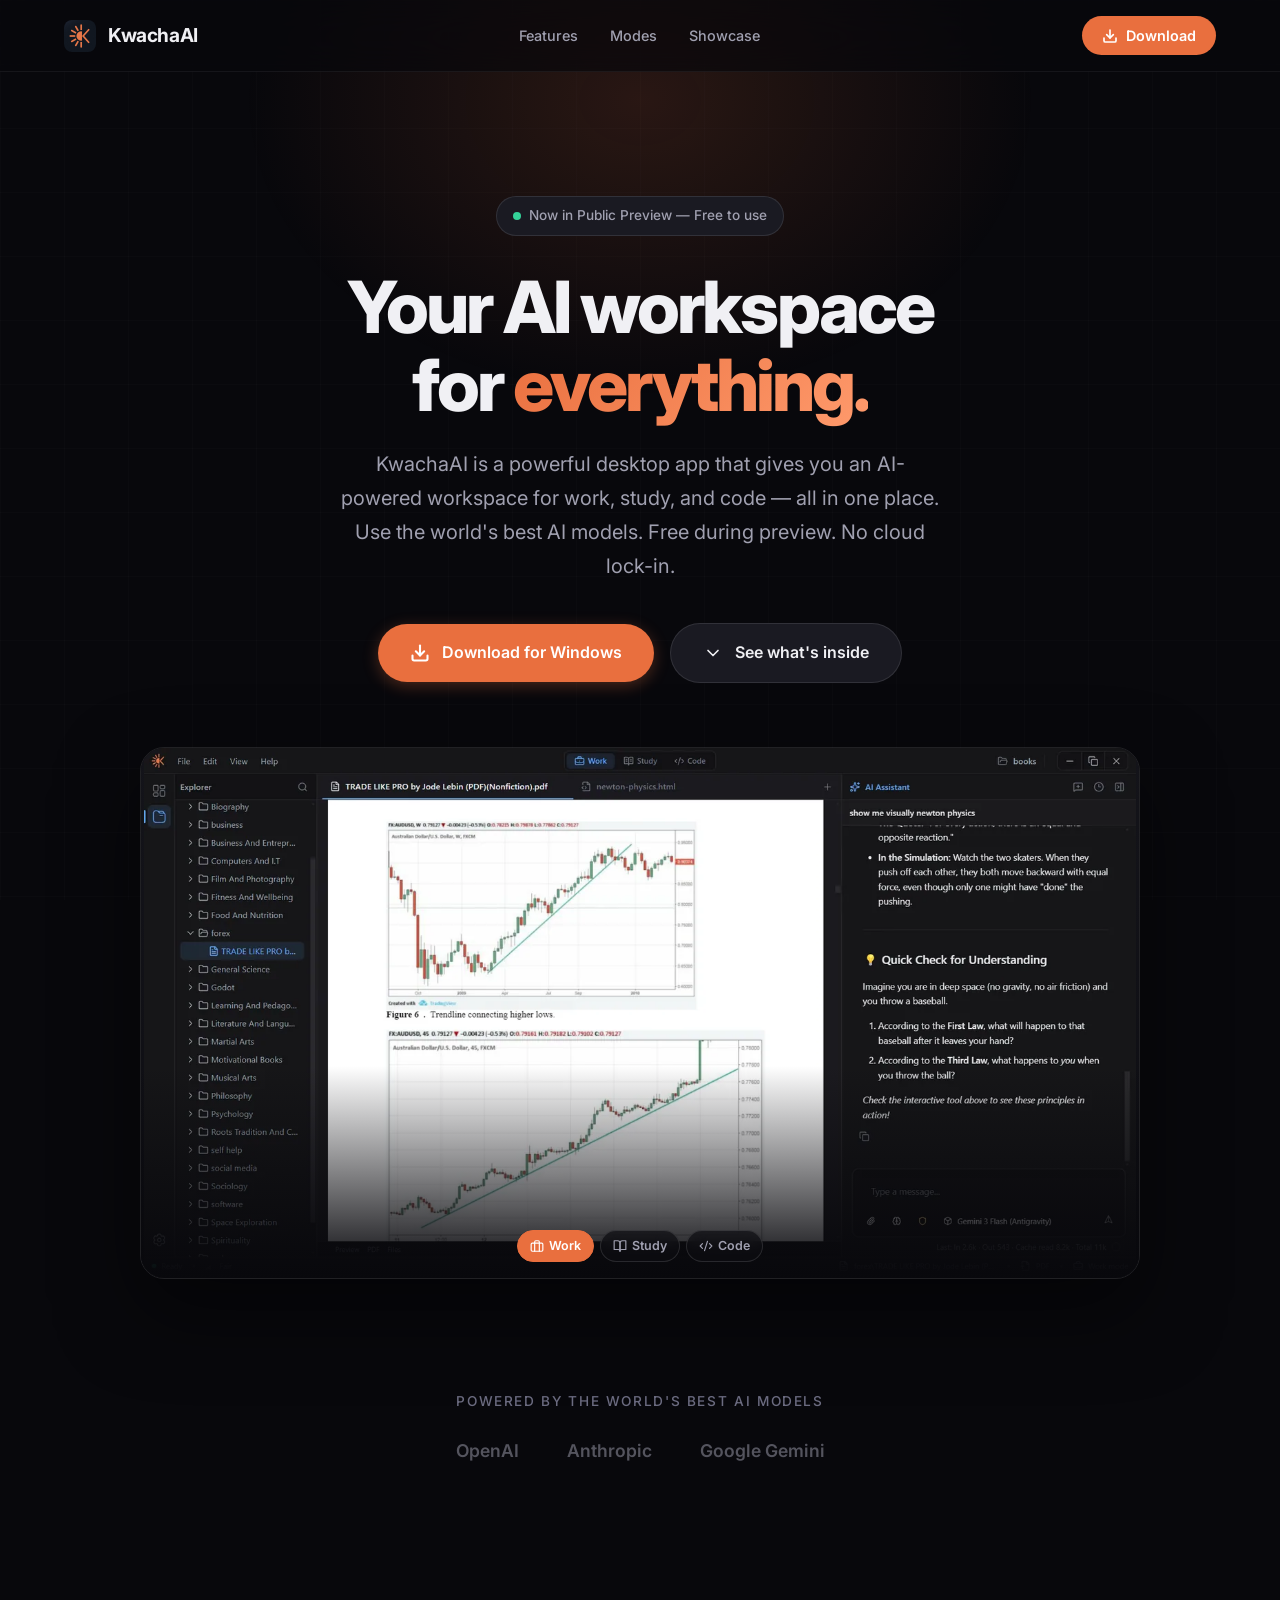
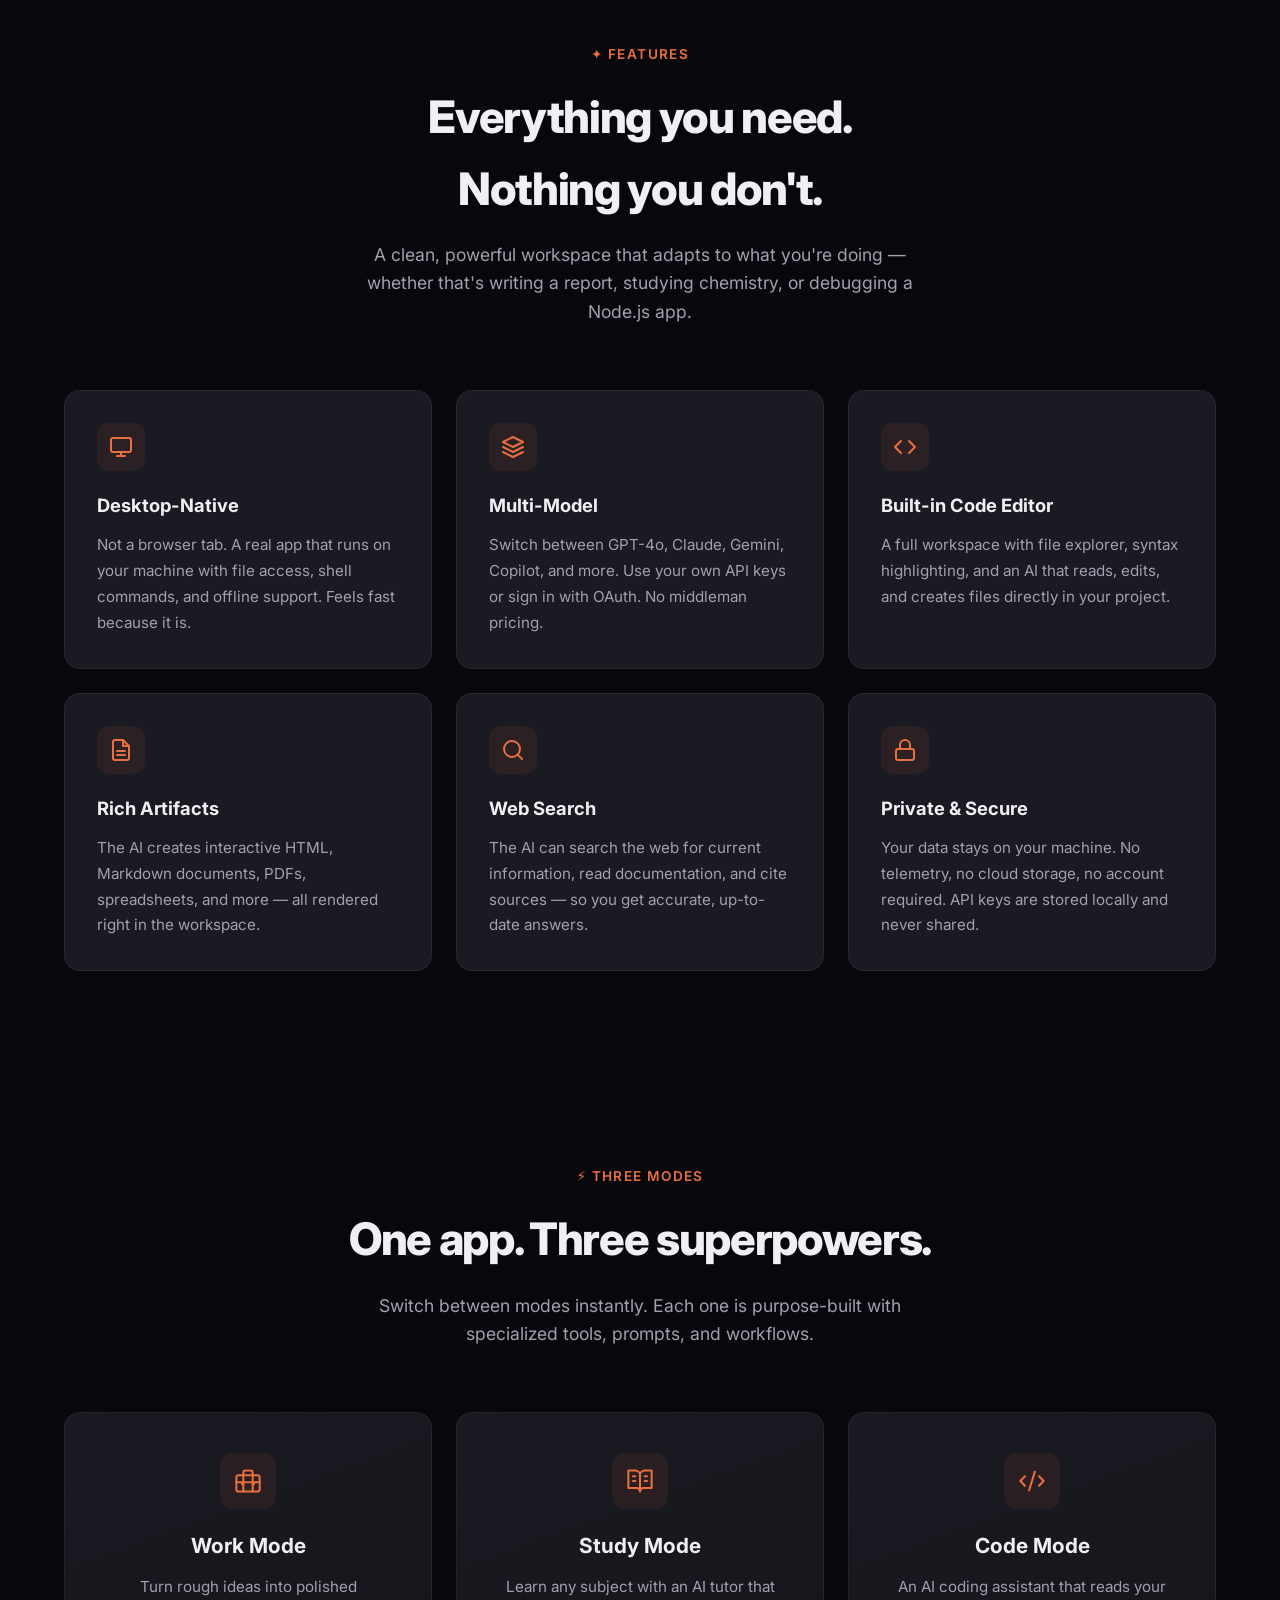
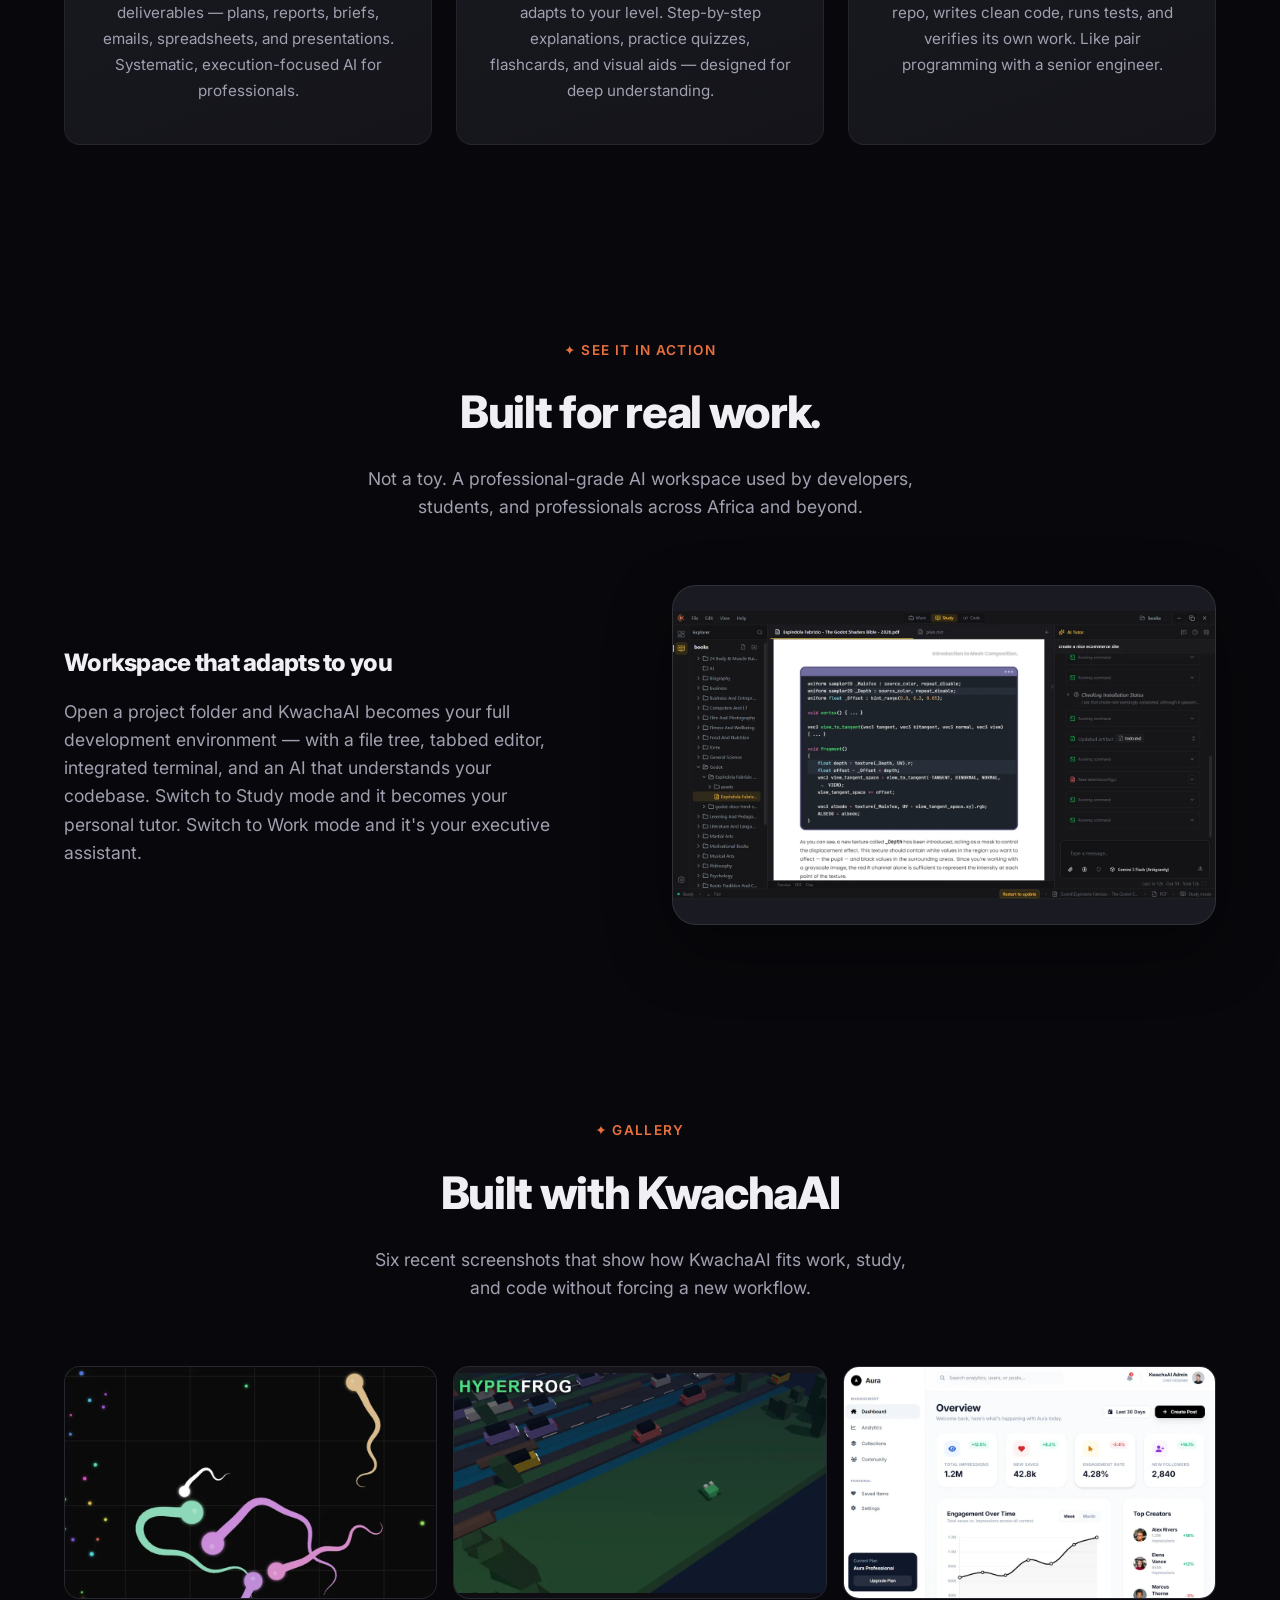
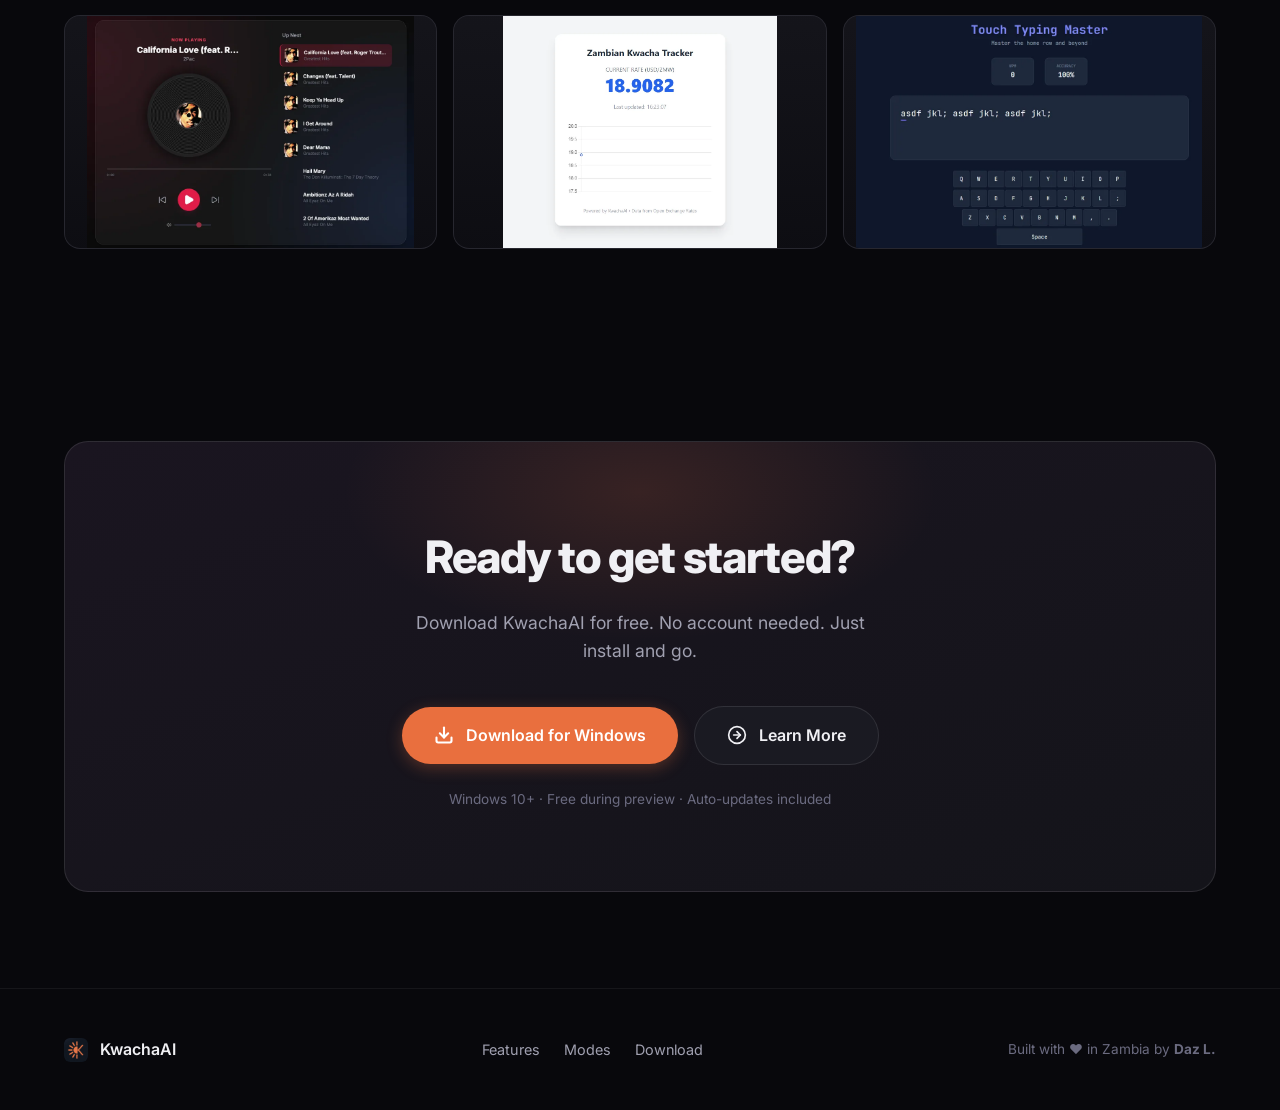
==== commit 1fe08fd1: "Publish website" ====
--- a/index.html
+++ b/index.html
@@ -1,1171 +1,447 @@
 <!doctype html>
 <html lang="en">
-	<head>
-		<meta charset="utf-8" />
-		<meta name="viewport" content="width=device-width, initial-scale=1" />
-		<title>KwachaAI | Public Launch Site</title>
-		<meta
-			name="description"
-			content="KwachaAI public launch site, docs, waitlist, and product previews."
-		/>
-		<link rel="preconnect" href="https://fonts.googleapis.com" />
-		<link rel="preconnect" href="https://fonts.gstatic.com" crossorigin />
-		<link
-			href="https://fonts.googleapis.com/css2?family=Inter:wght@400;500;600;700;800&family=Space+Grotesk:wght@500;700&display=swap"
-			rel="stylesheet"
-		/>
-		<style>
-			:root {
-				color-scheme: light;
-				--bg: #f8f9fa;
-				--bg-soft: #ffffff;
-				--panel: rgba(255, 255, 255, 0.65);
-				--panel-strong: rgba(255, 255, 255, 0.95);
-				--border: rgba(15, 23, 42, 0.08);
-				--ink: #0f172a;
-				--muted: #64748b;
-				--accent: #f97316;
-				--accent-strong: #ea580c;
-				--shadow: 0 24px 60px rgba(15, 23, 42, 0.08);
-				--glass-blur: 32px;
-			}
-
-			* {
-				box-sizing: border-box;
-			}
-
-			html {
-				scroll-behavior: smooth;
-			}
-
-			body {
-				margin: 0;
-				min-height: 100vh;
-				overflow-x: hidden;
-				background: var(--bg);
-				color: var(--ink);
-				font-family: "Inter", system-ui, -apple-system, BlinkMacSystemFont, "Segoe UI", sans-serif;
-			}
-
-			a {
-				color: inherit;
-				text-decoration: none;
-			}
-
-			button,
-			input,
-			textarea,
-			select {
-				font: inherit;
-			}
-
-			::selection {
-				background: rgba(217, 107, 52, 0.2);
-			}
-
-			.site-backdrop {
-				position: fixed;
-				inset: 0;
-				z-index: -3;
-				pointer-events: none;
-				overflow: hidden;
-			}
-
-			.site-backdrop__picture {
-				display: block;
-				width: 100%;
-				height: 100%;
-			}
-
-			.site-backdrop__image {
-				width: 100%;
-				height: 100%;
-				object-fit: cover;
-				object-position: center 54%;
-				transform: scale(1.03);
-				filter: saturate(1.03) contrast(1.06) brightness(1.02);
-			}
-
-			.site-backdrop__veil {
-				position: absolute;
-				inset: 0;
-				background: linear-gradient(to bottom, rgba(248, 249, 250, 0) 0%, rgba(248, 249, 250, 0.8) 70%, rgba(248, 249, 250, 1) 100%);
-			}
-
-			.site-backdrop__grain {
-				position: absolute;
-				inset: 0;
-				background-image: url("data:image/svg+xml,%3Csvg viewBox='0 0 400 400' xmlns='http://www.w3.org/2000/svg'%3E%3Cfilter id='noiseFilter'%3E%3CfeTurbulence type='fractalNoise' baseFrequency='0.8' numOctaves='3' stitchTiles='stitch'/%3E%3C/filter%3E%3Crect width='100%25' height='100%25' filter='url(%23noiseFilter)'/%3E%3C/svg%3E");
-				opacity: 0.04;
-				mix-blend-mode: multiply;
-				pointer-events: none;
-			}
-
-			.site-backdrop__copy {
-				display: none;
-			}
-
-			.page-shell {
-				position: relative;
-				z-index: 1;
-				padding-bottom: 64px;
-			}
-
-			.site-header {
-				position: fixed;
-				top: 24px;
-				left: 50%;
-				transform: translateX(-50%);
-				z-index: 20;
-				width: min(1200px, calc(100% - 32px));
-				padding: 12px 20px;
-				display: flex;
-				align-items: center;
-				justify-content: space-between;
-				gap: 20px;
-				border-radius: 99px;
-				border: 1px solid rgba(255, 255, 255, 0.6);
-				background: var(--panel);
-				backdrop-filter: blur(var(--glass-blur)) saturate(180%);
-				-webkit-backdrop-filter: blur(var(--glass-blur)) saturate(180%);
-				box-shadow: 0 8px 32px rgba(15, 23, 42, 0.06);
-			}
-
-			.brand {
-				display: inline-flex;
-				flex-direction: column;
-				gap: 2px;
-			}
-
-			.brand__name {
-				font-family: "Space Grotesk", "Inter", sans-serif;
-				font-size: 1.25rem;
-				font-weight: 700;
-				letter-spacing: -0.04em;
-			}
-
-			.brand__tag {
-				font-size: 0.86rem;
-				color: rgba(23, 20, 17, 0.68);
-			}
-
-			.site-nav {
-				display: flex;
-				flex-wrap: wrap;
-				gap: 10px;
-				justify-content: flex-end;
-			}
-
-			.site-nav a {
-				padding: 8px 16px;
-				border-radius: 999px;
-				border: 1px solid transparent;
-				background: transparent;
-				color: var(--muted);
-				font-size: 0.95rem;
-				font-weight: 600;
-				transition: all 200ms ease;
-			}
-
-			.site-nav a:hover {
-				color: var(--ink);
-				background: rgba(15, 23, 42, 0.04);
-				transform: translateY(-1px);
-			}
-
-			.hero,
-			.section {
-				width: min(1200px, calc(100% - 32px));
-				margin: 0 auto;
-			}
-
-			.hero-space {
-				min-height: 100vh;
-				min-height: 100svh;
-			}
-
-			.hero {
-				padding: 28px 0 56px;
-				display: grid;
-				grid-template-columns: minmax(0, 1.1fr) minmax(280px, 0.74fr);
-				gap: 28px;
-				align-items: end;
-				scroll-margin-top: 100px;
-			}
-
-			.hero__panel,
-			.panel {
-				background: var(--panel);
-				border: 1px solid rgba(255, 255, 255, 0.8);
-				border-radius: 32px;
-				box-shadow: var(--shadow);
-				backdrop-filter: blur(var(--glass-blur)) saturate(180%);
-				-webkit-backdrop-filter: blur(var(--glass-blur)) saturate(180%);
-				position: relative;
-			}
-
-			.hero__panel {
-				padding: 34px;
-				max-width: 660px;
-			}
-
-			.kicker {
-				display: inline-flex;
-				align-items: center;
-				gap: 10px;
-				padding: 8px 12px;
-				border-radius: 999px;
-				background: rgba(255, 255, 255, 0.5);
-				border: 1px solid rgba(23, 20, 17, 0.08);
-				font-size: 0.74rem;
-				font-weight: 700;
-				letter-spacing: 0.16em;
-				text-transform: uppercase;
-				color: var(--accent-strong);
-			}
-
-			.kicker::before {
-				content: "";
-				width: 8px;
-				height: 8px;
-				border-radius: 999px;
-				background: linear-gradient(135deg, #f39b50, #d6552b);
-				box-shadow: 0 0 0 5px rgba(217, 107, 52, 0.12);
-			}
-
-			h1,
-			h2,
-			h3 {
-				margin: 0;
-				font-family: "Space Grotesk", "Inter", sans-serif;
-				letter-spacing: -0.05em;
-			}
-
-			h1 {
-				margin-top: 14px;
-				font-size: clamp(3rem, 6vw, 5.25rem);
-				line-height: 0.93;
-			}
-
-			.hero__text {
-				margin: 16px 0 0;
-				max-width: 58ch;
-				font-size: 1.03rem;
-				line-height: 1.8;
-				color: var(--muted);
-			}
-
-			.hero__actions {
-				margin-top: 24px;
-				display: flex;
-				flex-wrap: wrap;
-				gap: 12px;
-			}
-
-			.button {
-				display: inline-flex;
-				align-items: center;
-				justify-content: center;
-				gap: 10px;
-				min-height: 48px;
-				padding: 0 18px;
-				border-radius: 999px;
-				border: 1px solid transparent;
-				font-weight: 700;
-				transition:
-					transform 180ms ease,
-					box-shadow 180ms ease,
-					border-color 180ms ease;
-			}
-
-			.button:hover {
-				transform: translateY(-1px);
-			}
-
-			.button--primary {
-				background: linear-gradient(135deg, #e77b3d, #c95321);
-				color: #fff;
-				box-shadow: 0 16px 30px rgba(201, 83, 33, 0.22);
-			}
-
-			.button--primary:hover {
-				box-shadow: 0 18px 34px rgba(201, 83, 33, 0.28);
-			}
-
-			.button--secondary {
-				background: rgba(255, 255, 255, 0.7);
-				border-color: rgba(23, 20, 17, 0.08);
-				color: var(--ink);
-			}
-
-			.hero__meta {
-				margin-top: 18px;
-				display: flex;
-				flex-wrap: wrap;
-				gap: 10px;
-			}
-
-			.chip {
-				padding: 9px 12px;
-				border-radius: 999px;
-				background: rgba(255, 255, 255, 0.52);
-				border: 1px solid rgba(23, 20, 17, 0.08);
-				color: rgba(23, 20, 17, 0.72);
-				font-size: 0.9rem;
-				font-weight: 600;
-			}
-
-			.hero__aside {
-				padding: 28px;
-				display: grid;
-				align-content: space-between;
-				gap: 18px;
-				min-height: 100%;
-			}
-
-			.hero__aside h2 {
-				font-size: 1.1rem;
-			}
-
-			.hero__aside p {
-				margin: 12px 0 0;
-				color: var(--muted);
-				line-height: 1.7;
-			}
-
-			.hero__stats {
-				display: grid;
-				grid-template-columns: repeat(2, minmax(0, 1fr));
-				gap: 12px;
-			}
-
-			.hero__stat {
-				padding: 14px;
-				border-radius: 20px;
-				background: rgba(255, 255, 255, 0.68);
-				border: 1px solid rgba(23, 20, 17, 0.08);
-			}
-
-			.hero__stat-value {
-				display: block;
-				font-family: "Space Grotesk", "Inter", sans-serif;
-				font-size: 1.55rem;
-				font-weight: 700;
-				letter-spacing: -0.05em;
-			}
-
-			.hero__stat-label {
-				display: block;
-				margin-top: 4px;
-				font-size: 0.84rem;
-				color: var(--muted);
-			}
-
-			.section {
-				margin-bottom: 28px;
-				scroll-margin-top: 108px;
-			}
-
-			.panel {
-				padding: 28px;
-			}
-
-			.panel__head {
-				display: flex;
-				align-items: end;
-				justify-content: space-between;
-				gap: 16px;
-				margin-bottom: 22px;
-			}
-
-			.panel__head h2 {
-				font-size: clamp(1.6rem, 2vw, 2.1rem);
-			}
-
-			.panel__head p {
-				margin: 0;
-				max-width: 48ch;
-				color: var(--muted);
-				line-height: 1.7;
-			}
-
-			.countdown-grid {
-				display: grid;
-				grid-template-columns: repeat(4, minmax(0, 1fr));
-				gap: 14px;
-			}
-
-			.countdown-tile {
-				padding: 18px;
-				border-radius: 22px;
-				background: rgba(255, 255, 255, 0.68);
-				border: 1px solid rgba(23, 20, 17, 0.08);
-			}
-
-			.countdown-value {
-				display: block;
-				font-family: "Space Grotesk", "Inter", sans-serif;
-				font-size: clamp(2rem, 4vw, 3.1rem);
-				line-height: 0.95;
-				font-weight: 700;
-				letter-spacing: -0.06em;
-			}
-
-			.countdown-label {
-				display: block;
-				margin-top: 8px;
-				font-size: 0.78rem;
-				font-weight: 700;
-				letter-spacing: 0.12em;
-				text-transform: uppercase;
-				color: var(--muted);
-			}
-
-			.countdown-note {
-				margin-top: 14px;
-				font-size: 0.95rem;
-				color: var(--muted);
-			}
-
-			.layout-two-col {
-				display: grid;
-				grid-template-columns: minmax(0, 1fr) minmax(320px, 460px);
-				gap: 20px;
-				align-items: start;
-			}
-
-			.section-list {
-				display: grid;
-				gap: 12px;
-				margin: 22px 0 0;
-				padding: 0;
-				list-style: none;
-			}
-
-			.section-list li {
-				display: flex;
-				gap: 12px;
-				align-items: flex-start;
-				color: var(--muted);
-				line-height: 1.7;
-			}
-
-			.section-list li::before {
-				content: "";
-				width: 10px;
-				height: 10px;
-				margin-top: 8px;
-				border-radius: 999px;
-				background: linear-gradient(135deg, #f39b50, #d6552b);
-				flex: 0 0 auto;
-			}
-
-			.form {
-				display: grid;
-				gap: 14px;
-			}
-
-			.field {
-				display: grid;
-				gap: 8px;
-			}
-
-			.field label {
-				font-size: 0.78rem;
-				font-weight: 800;
-				letter-spacing: 0.12em;
-				text-transform: uppercase;
-				color: rgba(23, 20, 17, 0.62);
-			}
-
-			.field input,
-			.field textarea,
-			.field select {
-				width: 100%;
-				border-radius: 16px;
-				border: 1px solid rgba(23, 20, 17, 0.12);
-				background: rgba(255, 255, 255, 0.9);
-				padding: 14px 16px;
-				color: var(--ink);
-				transition: border-color 180ms ease, box-shadow 180ms ease;
-			}
-
-			.field input:focus,
-			.field textarea:focus,
-			.field select:focus {
-				outline: none;
-				border-color: rgba(217, 107, 52, 0.45);
-				box-shadow: 0 0 0 4px rgba(217, 107, 52, 0.14);
-			}
-
-			.field textarea {
-				min-height: 110px;
-				resize: vertical;
-			}
-
-			.form-status {
-				min-height: 1.4em;
-				font-size: 0.95rem;
-				color: var(--accent-strong);
-			}
-
-			.device-layout {
-				display: grid;
-				grid-template-columns: minmax(0, 0.95fr) minmax(320px, 1.05fr);
-				gap: 20px;
-				align-items: center;
-			}
-
-			.device-panel {
-				display: grid;
-				gap: 14px;
-			}
-
-			.device-panel p {
-				margin: 0;
-				color: var(--muted);
-				line-height: 1.75;
-			}
-
-			.laptop {
-				margin: 0;
-			}
-
-			.laptop__screen {
-				position: relative;
-				aspect-ratio: 16 / 10;
-				border-radius: 28px;
-				padding: 16px;
-				background: linear-gradient(180deg, #1e293b 0%, #0f172a 100%);
-				border: 12px solid #e2e8f0;
-				box-shadow:
-					0 32px 64px rgba(15, 23, 42, 0.2),
-					inset 0 0 0 1px rgba(255, 255, 255, 0.2);
-				overflow: hidden;
-			}
-
-			.laptop__screen::before {
-				content: "";
-				position: absolute;
-				inset: 14px;
-				border-radius: 18px;
-				background:
-					radial-gradient(circle at top right, rgba(255, 255, 255, 0.16), transparent 26%),
-					linear-gradient(145deg, rgba(20, 35, 54, 0.98), rgba(12, 18, 28, 0.98));
-				border: 1px solid rgba(255, 255, 255, 0.06);
-			}
-
-			.laptop__ui {
-				position: absolute;
-				inset: 32px;
-				display: grid;
-				grid-template-columns: 1.1fr 0.9fr;
-				gap: 12px;
-				z-index: 1;
-			}
-
-			.laptop__card {
-				border-radius: 18px;
-				border: 1px solid rgba(255, 255, 255, 0.08);
-				background: rgba(255, 255, 255, 0.06);
-				backdrop-filter: blur(12px);
-				-webkit-backdrop-filter: blur(12px);
-			}
-
-			.laptop__card--main {
-				padding: 18px;
-				display: grid;
-				gap: 14px;
-			}
-
-			.laptop__badge {
-				display: inline-flex;
-				align-self: start;
-				padding: 7px 10px;
-				border-radius: 999px;
-				background: rgba(217, 107, 52, 0.18);
-				color: #ffd8c2;
-				font-size: 0.74rem;
-				font-weight: 800;
-				letter-spacing: 0.14em;
-				text-transform: uppercase;
-			}
-
-			.laptop__line {
-				height: 12px;
-				border-radius: 999px;
-				background: rgba(255, 255, 255, 0.12);
-			}
-
-			.laptop__line--long {
-				width: 86%;
-			}
-
-			.laptop__line--medium {
-				width: 68%;
-			}
-
-			.laptop__line--short {
-				width: 52%;
-			}
-
-			.laptop__stack {
-				display: grid;
-				gap: 10px;
-			}
-
-			.laptop__mini {
-				padding: 16px;
-				display: grid;
-				align-content: start;
-				gap: 10px;
-			}
-
-			.laptop__mini-title {
-				font-size: 0.75rem;
-				font-weight: 800;
-				letter-spacing: 0.12em;
-				text-transform: uppercase;
-				color: rgba(255, 255, 255, 0.56);
-			}
-
-			.laptop__metric {
-				display: block;
-				font-family: "Space Grotesk", "Inter", sans-serif;
-				font-size: 1.6rem;
-				font-weight: 700;
-				letter-spacing: -0.05em;
-				color: #fff;
-			}
-
-			.laptop__base {
-				height: 18px;
-				width: 84%;
-				margin: 0 auto;
-				border-radius: 0 0 22px 22px;
-				background: linear-gradient(180deg, #cbd5e1, #94a3b8);
-				box-shadow: 0 12px 28px rgba(15, 23, 42, 0.16);
-				transform: translateY(-2px);
-			}
-
-			.features-grid {
-				display: grid;
-				grid-template-columns: repeat(3, minmax(0, 1fr));
-				gap: 18px;
-			}
-
-			.feature-card {
-				padding: 18px;
-				background: var(--panel);
-				border: 1px solid var(--border);
-				border-radius: 24px;
-				box-shadow: var(--shadow);
-				backdrop-filter: blur(20px) saturate(160%);
-				-webkit-backdrop-filter: blur(20px) saturate(160%);
-			}
-
-			.feature-card__visual {
-				position: relative;
-				aspect-ratio: 16 / 10;
-				margin-bottom: 16px;
-				border-radius: 18px;
-				overflow: hidden;
-				border: 1px solid rgba(15, 23, 42, 0.06);
-				background: linear-gradient(135deg, rgba(249, 115, 22, 0.08), rgba(15, 23, 42, 0.04));
-				box-shadow: inset 0 2px 12px rgba(0, 0, 0, 0.03);
-			}
-
-			.feature-card__visual::before,
-			.feature-card__visual::after {
-				content: "";
-				position: absolute;
-				border-radius: 999px;
-				filter: blur(12px);
-			}
-
-			.feature-card__visual::before {
-				inset: auto auto 18% 12%;
-				width: 52%;
-				height: 18%;
-				background: rgba(255, 255, 255, 0.6);
-				transform: rotate(-8deg);
-			}
-
-			.feature-card__visual::after {
-				inset: 16% 18% auto auto;
-				width: 24%;
-				height: 24%;
-				background: rgba(255, 255, 255, 0.5);
-			}
-
-			.feature-card h3 {
-				font-size: 1.15rem;
-				margin-bottom: 8px;
-			}
-
-			.feature-card p {
-				margin: 0;
-				color: var(--muted);
-				line-height: 1.7;
-			}
-
-			.footer {
-				width: min(1200px, calc(100% - 32px));
-				margin: 14px auto 0;
-				padding: 20px 4px 0;
-				display: flex;
-				justify-content: space-between;
-				gap: 16px;
-				flex-wrap: wrap;
-				color: rgba(23, 20, 17, 0.7);
-				font-size: 0.92rem;
-			}
-
-			.footer a {
-				font-weight: 600;
-			}
-
-			@media (max-width: 960px) {
-				.hero,
-				.layout-two-col,
-				.device-layout,
-				.features-grid {
-					grid-template-columns: 1fr;
-				}
-
-				.hero {
-					min-height: auto;
-					padding-top: 56px;
-				}
-
-				.hero__aside {
-					min-height: auto;
-				}
-			}
-
-			@media (max-width: 720px) {
-				.site-header {
-					position: fixed;
-					top: 12px;
-					width: calc(100% - 24px);
-					padding: 14px 18px;
-					flex-direction: row;
-					flex-wrap: wrap;
-					gap: 12px;
-					border-radius: 28px;
-				}
-
-				.brand {
-					gap: 0;
-				}
-
-				.brand__tag {
-					display: none;
-				}
-
-				.site-nav {
-					width: 100%;
-					flex-wrap: nowrap;
-					justify-content: flex-start;
-					overflow-x: auto;
-					padding-bottom: 2px;
-					scrollbar-width: none;
-					-ms-overflow-style: none;
-				}
-
-				.site-nav::-webkit-scrollbar {
-					display: none;
-				}
-
-				.site-nav a {
-					flex: 0 0 auto;
-					white-space: nowrap;
-					padding: 8px 12px;
-				}
-
-				.hero-space {
-					min-height: 75vh;
-					min-height: 75svh;
-				}
-
-				.hero,
-				.section,
-				.footer {
-					width: calc(100% - 24px);
-				}
-
-				.hero {
-					padding-top: 24px;
-					gap: 20px;
-				}
-
-				.section {
-					margin-bottom: 20px;
-				}
-
-				.hero__panel,
-				.panel {
-					padding: 24px;
-					border-radius: 28px;
-				}
-
-				.panel__head {
-					flex-direction: column;
-					align-items: flex-start;
-				}
-
-				.panel__head p,
-				.countdown-note {
-					max-width: none;
-				}
-
-				h1 {
-					font-size: clamp(2.7rem, 12vw, 4rem);
-				}
-
-				.countdown-grid,
-				.hero__stats {
-					grid-template-columns: 1fr 1fr;
-				}
-			}
-
-			@media (max-width: 520px) {
-				.countdown-grid,
-				.hero__stats {
-					grid-template-columns: 1fr;
-				}
-
-				.site-backdrop__copy .hero__actions,
-				.site-backdrop__copy .hero__meta {
-					gap: 10px;
-				}
-			}
-		</style>
-	</head>
-	<body>
-		<div class="site-backdrop" aria-hidden="true">
-			<picture class="site-backdrop__picture">
-				<source
-					media="(max-width: 720px)"
-					srcset="./assets/KwachaAI-wallpaper-mobile.webp"
-					type="image/webp"
-				/>
-				<source
-					media="(max-width: 720px)"
-					srcset="./assets/KwachaAI-wallpaper-mobile.jpg"
-					type="image/jpeg"
-				/>
-				<source srcset="./assets/KwachaAI-wallpaper-desktop.webp" type="image/webp" />
-				<img
-					class="site-backdrop__image"
-					src="./assets/KwachaAI-wallpaper-desktop.jpg"
-					alt=""
-					decoding="async"
-					fetchpriority="high"
-				/>
-			</picture>
-
-			<div class="site-backdrop__veil"></div>
-			<div class="site-backdrop__grain"></div>
-		</div>
-
-		<div class="page-shell">
-			<header class="site-header">
-				<a class="brand" href="#top" aria-label="KwachaAI home">
-					<span class="brand__name">KwachaAI</span>
-					<span class="brand__tag">Public launch site and docs</span>
-				</a>
-
-				<nav class="site-nav" aria-label="Primary">
-					<a href="#launch">Launch</a>
-					<a href="#waitlist">Waitlist</a>
-					<a href="#studio">Studio</a>
-					<a href="#features">Features</a>
-				</nav>
-			</header>
-
-			<main id="top">
-				<section class="hero-space" aria-hidden="true"></section>
-
-				<section class="hero">
-					<div class="hero__panel">
-						<div class="kicker">KwachaAI / soon in public view</div>
-						<h1>The workspace is nearly ready.</h1>
-						<p class="hero__text">
-							This page is the front door for KwachaAI: launch updates, public docs, the
-							waitlist, and product previews. The wallpaper behind it stays fixed while the
-							content scrolls over the top.
-						</p>
-
-						<div class="hero__actions">
-							<a class="button button--primary" href="#waitlist">Join waitlist</a>
-							<a class="button button--secondary" href="#launch">See countdown</a>
-						</div>
-
-						<div class="hero__meta" aria-label="Highlights">
-							<span class="chip">Launch site</span>
-							<span class="chip">Docs</span>
-							<span class="chip">Product previews</span>
-						</div>
-					</div>
-
-					<aside class="hero__aside panel">
-						<div>
-							<h2>What's coming</h2>
-							<p>
-								A glass header, a live countdown, a simple waitlist form, and visual
-								product sections that can expand as KwachaAI gets closer to launch.
-							</p>
-						</div>
-
-						<div class="hero__stats">
-							<div class="hero__stat">
-								<span class="hero__stat-value">01</span>
-								<span class="hero__stat-label">Fixed hero backdrop</span>
-							</div>
-							<div class="hero__stat">
-								<span class="hero__stat-value">04</span>
-								<span class="hero__stat-label">Public sections</span>
-							</div>
-							<div class="hero__stat">
-								<span class="hero__stat-value">Infinite</span>
-								<span class="hero__stat-label">Scroll depth</span>
-							</div>
-							<div class="hero__stat">
-								<span class="hero__stat-value">Beta</span>
-								<span class="hero__stat-label">Waitlist access</span>
-							</div>
-						</div>
-					</aside>
-				</section>
-
-				<section class="section" id="launch">
-					<article class="panel">
-						<div class="panel__head">
-							<div>
-								<h2>Launch countdown</h2>
-								<p>
-									Keep the public launch date here. The timer updates automatically in the
-									browser.
-								</p>
-							</div>
-							<p class="countdown-note">Set once, keep visible on the home page.</p>
-						</div>
-
-						<div class="countdown-grid" data-countdown data-launch-at="2026-06-30T12:00:00+00:00">
-							<div class="countdown-tile">
-								<span class="countdown-value" data-countdown-days>--</span>
-								<span class="countdown-label">Days</span>
-							</div>
-							<div class="countdown-tile">
-								<span class="countdown-value" data-countdown-hours>--</span>
-								<span class="countdown-label">Hours</span>
-							</div>
-							<div class="countdown-tile">
-								<span class="countdown-value" data-countdown-minutes>--</span>
-								<span class="countdown-label">Minutes</span>
-							</div>
-							<div class="countdown-tile">
-								<span class="countdown-value" data-countdown-seconds>--</span>
-								<span class="countdown-label">Seconds</span>
-							</div>
-						</div>
-					</article>
-				</section>
-
-				<section class="section" id="waitlist">
-					<div class="panel layout-two-col">
-						<div>
-							<div class="panel__head">
-								<div>
-									<h2>Join the waitlist</h2>
-									<p>
-										Capture interest early. This is a simple static form scaffold that can be
-										swapped for your mailing provider later.
-									</p>
-								</div>
-							</div>
-
-							<ul class="section-list">
-								<li>Public updates when the site and docs go live.</li>
-								<li>Early access for the first people testing KwachaAI.</li>
-								<li>One place for product pages, release notes, and docs.</li>
-							</ul>
-						</div>
-
-						<form class="form" id="waitlist-form">
-							<div class="field">
-								<label for="waitlist-name">Name</label>
-								<input id="waitlist-name" name="name" autocomplete="name" placeholder="Daz" />
-							</div>
-							<div class="field">
-								<label for="waitlist-email">Email</label>
-								<input
-									id="waitlist-email"
-									name="email"
-									type="email"
-									autocomplete="email"
-									placeholder="you@example.com"
-									required
-								/>
-							</div>
-							<div class="field">
-								<label for="waitlist-focus">What are you most interested in?</label>
-								<select id="waitlist-focus" name="focus">
-									<option>Product updates</option>
-									<option>Docs and guides</option>
-									<option>Early access</option>
-								</select>
-							</div>
-							<button class="button button--primary" type="submit">Join waitlist</button>
-							<p class="form-status" aria-live="polite" data-form-status></p>
-						</form>
-					</div>
-				</section>
-
-				<section class="section" id="studio">
-					<div class="panel device-layout">
-						<div class="device-panel">
-							<div class="panel__head">
-								<div>
-									<h2>Laptop running Kwacha</h2>
-									<p>
-										This section is ready for the PNG mockup. For now it uses a polished
-										laptop frame so the layout is already in place.
-									</p>
-								</div>
-							</div>
-
-							<p>
-								When you drop in the final laptop image, this panel can become the product
-								showcase for the desktop app in action.
-							</p>
-						</div>
-
-						<figure class="laptop">
-							<div class="laptop__screen" aria-hidden="true">
-								<div class="laptop__ui">
-									<div class="laptop__card laptop__card--main">
-										<span class="laptop__badge">KwachaAI Desktop</span>
-										<div class="laptop__line laptop__line--long"></div>
-										<div class="laptop__line laptop__line--medium"></div>
-										<div class="laptop__line laptop__line--short"></div>
-									</div>
-
-									<div class="laptop__stack">
-										<div class="laptop__card laptop__mini">
-											<span class="laptop__mini-title">Workspace</span>
-											<span class="laptop__metric">Pinned</span>
-										</div>
-										<div class="laptop__card laptop__mini">
-											<span class="laptop__mini-title">Status</span>
-											<span class="laptop__metric">Ready</span>
-										</div>
-									</div>
-								</div>
-							</div>
-							<div class="laptop__base" aria-hidden="true"></div>
-						</figure>
-					</div>
-				</section>
-
-				<section class="section" id="features">
-					<div class="panel">
-						<div class="panel__head">
-							<div>
-								<h2>Feature visuals</h2>
-								<p>
-									These panels are designed to hold feature images or editorials once you add
-									them.
-								</p>
-							</div>
-						</div>
-
-						<div class="features-grid">
-							<article class="feature-card">
-								<div class="feature-card__visual" aria-hidden="true"></div>
-								<h3>Launch surface</h3>
-								<p>Fast first impression for the product and the docs you want people to read.</p>
-							</article>
-
-							<article class="feature-card">
-								<div class="feature-card__visual" aria-hidden="true"></div>
-								<h3>Workspace preview</h3>
-								<p>Space for screenshots of the app, the shell, and the way KwachaAI works.</p>
-							</article>
-
-							<article class="feature-card">
-								<div class="feature-card__visual" aria-hidden="true"></div>
-								<h3>Feature stories</h3>
-								<p>Use this space for feature images, release highlights, and small explainers.</p>
-							</article>
-						</div>
-					</div>
-				</section>
-			</main>
-
-			<footer class="footer">
-				<div>© 2026 KwachaAI</div>
-				<div>
-					<a href="#top">Back to top</a>
-				</div>
-			</footer>
-		</div>
-
-		<script>
-			const countdownRoot = document.querySelector("[data-countdown]");
-			const daysNode = document.querySelector("[data-countdown-days]");
-			const hoursNode = document.querySelector("[data-countdown-hours]");
-			const minutesNode = document.querySelector("[data-countdown-minutes]");
-			const secondsNode = document.querySelector("[data-countdown-seconds]");
-			const launchAt = new Date(countdownRoot?.dataset.launchAt ?? "");
-
-			function format(value) {
-				return String(Math.max(0, value)).padStart(2, "0");
-			}
-
-			function setCountdownZero() {
-				daysNode.textContent = "00";
-				hoursNode.textContent = "00";
-				minutesNode.textContent = "00";
-				secondsNode.textContent = "00";
-			}
-
-			function updateCountdown() {
-				if (Number.isNaN(launchAt.getTime())) {
-					setCountdownZero();
-					return;
-				}
-
-				const diff = launchAt.getTime() - Date.now();
-				if (diff <= 0) {
-					setCountdownZero();
-					return;
-				}
-
-				const totalSeconds = Math.floor(diff / 1000);
-				const days = Math.floor(totalSeconds / 86400);
-				const hours = Math.floor((totalSeconds % 86400) / 3600);
-				const minutes = Math.floor((totalSeconds % 3600) / 60);
-				const seconds = totalSeconds % 60;
-
-				daysNode.textContent = format(days);
-				hoursNode.textContent = format(hours);
-				minutesNode.textContent = format(minutes);
-				secondsNode.textContent = format(seconds);
-			}
-
-			updateCountdown();
-			window.setInterval(updateCountdown, 1000);
-
-			const waitlistForm = document.querySelector("#waitlist-form");
-			const waitlistStatus = document.querySelector("[data-form-status]");
-
-			waitlistForm?.addEventListener("submit", (event) => {
-				event.preventDefault();
-				waitlistStatus.textContent = "You're on the list. We’ll follow up when launch details are ready.";
-				waitlistForm.reset();
-			});
-		</script>
-	</body>
+<head>
+  <meta charset="utf-8" />
+  <meta name="viewport" content="width=device-width, initial-scale=1" />
+  <title>KwachaAI — Your AI Desktop Workspace for Work, Study & Code</title>
+  <meta name="description" content="KwachaAI is a free AI-powered desktop app that helps you work, study, and code — all in one workspace. Powered by the world's leading AI models. Made in Zambia." />
+  <meta name="theme-color" content="#08080c" />
+
+  <!-- Open Graph -->
+  <meta property="og:title" content="KwachaAI — AI Desktop Workspace" />
+  <meta property="og:description" content="Free AI-powered desktop app for work, study & code. Powered by the world's best AI models. Made in Zambia." />
+  <meta property="og:type" content="website" />
+  <meta property="og:url" content="https://kwachaai.github.io" />
+  <meta property="og:image" content="https://kwachaai.github.io/assets/hero3.png" />
+
+  <!-- Twitter Card -->
+  <meta name="twitter:card" content="summary_large_image" />
+  <meta name="twitter:title" content="KwachaAI — AI Desktop Workspace" />
+  <meta name="twitter:description" content="Free AI-powered desktop app for work, study & code." />
+  <meta name="twitter:image" content="https://kwachaai.github.io/assets/hero3.png" />
+
+  <!-- Favicon -->
+  <link rel="icon" type="image/x-icon" href="./assets/favicon.ico" />
+  <link rel="icon" type="image/png" sizes="256x256" href="./assets/kwacha-icon.png" />
+
+  <link rel="stylesheet" href="./styles.css" />
+</head>
+<body>
+
+<!-- Background effects -->
+<div class="bg-grid" aria-hidden="true"></div>
+<div class="bg-glow" aria-hidden="true"></div>
+
+<!-- ================================================================
+     NAVBAR
+     ================================================================ -->
+<nav class="navbar" role="navigation" aria-label="Main navigation">
+  <div class="container navbar__inner">
+    <a href="#" class="navbar__brand" aria-label="KwachaAI home">
+      <img src="./assets/kwacha-icon.png" alt="KwachaAI" class="navbar__logo" width="32" height="32" />
+      KwachaAI
+    </a>
+
+    <ul class="navbar__links" id="nav-links">
+      <li><a href="#features" class="navbar__link">Features</a></li>
+      <li><a href="#modes" class="navbar__link">Modes</a></li>
+      <li><a href="#showcase" class="navbar__link">Showcase</a></li>
+    </ul>
+
+    <a href="#download" class="navbar__cta">
+      <svg width="16" height="16" viewBox="0 0 24 24" fill="none" stroke="currentColor" stroke-width="2.5" stroke-linecap="round" stroke-linejoin="round"><path d="M21 15v4a2 2 0 01-2 2H5a2 2 0 01-2-2v-4"/><polyline points="7 10 12 15 17 10"/><line x1="12" y1="15" x2="12" y2="3"/></svg>
+      Download
+    </a>
+
+    <button class="navbar__mobile-toggle" id="mobile-toggle" aria-label="Toggle menu" aria-expanded="false">
+      <svg viewBox="0 0 24 24" fill="none" stroke="currentColor" stroke-width="2" stroke-linecap="round"><line x1="3" y1="6" x2="21" y2="6"/><line x1="3" y1="12" x2="21" y2="12"/><line x1="3" y1="18" x2="21" y2="18"/></svg>
+    </button>
+  </div>
+</nav>
+
+<!-- ================================================================
+     HERO
+     ================================================================ -->
+<section class="hero section" id="hero">
+  <div class="container">
+    <div class="hero__badge reveal">
+      <span class="hero__badge-dot"></span>
+      Now in Public Preview — Free to use
+    </div>
+
+    <h1 class="hero__title reveal">
+      Your AI workspace<br/>
+      for <span class="hero__title-accent">everything.</span>
+    </h1>
+
+    <p class="hero__subtitle reveal">
+      KwachaAI is a powerful desktop app that gives you an AI-powered workspace
+      for work, study, and code — all in one place. Use the world's best AI models.
+      Free during preview. No cloud lock-in.
+    </p>
+
+    <div class="hero__actions reveal">
+      <a href="https://kwachaai.alwaysdata.net/updates/KwachaAI-Setup-latest.exe" class="btn btn--primary" id="hero-download-btn">
+        <svg width="20" height="20" viewBox="0 0 24 24" fill="none" stroke="currentColor" stroke-width="2.5" stroke-linecap="round" stroke-linejoin="round"><path d="M21 15v4a2 2 0 01-2 2H5a2 2 0 01-2-2v-4"/><polyline points="7 10 12 15 17 10"/><line x1="12" y1="15" x2="12" y2="3"/></svg>
+        Download for Windows
+      </a>
+      <a href="#features" class="btn btn--secondary">
+        <svg width="20" height="20" viewBox="0 0 24 24" fill="none" stroke="currentColor" stroke-width="2" stroke-linecap="round" stroke-linejoin="round"><polyline points="6 9 12 15 18 9"/></svg>
+        See what's inside
+      </a>
+    </div>
+
+    <div class="hero__screenshot-wrapper reveal">
+      <div class="hero__carousel" id="hero-carousel">
+        <img
+          src="./assets/hero3.webp"
+          alt="KwachaAI Work Mode showing planning, writing, and task management tools"
+          class="hero__carousel-slide hero__carousel-slide--active"
+          loading="eager"
+          fetchpriority="high"
+          decoding="async"
+        />
+        <img
+          src="./assets/hero2.webp"
+          alt="KwachaAI Study Mode showing lesson notes, explanations, and practice exercises"
+          class="hero__carousel-slide"
+          loading="eager"
+          decoding="async"
+        />
+        <img
+          src="./assets/hero1.webp"
+          alt="KwachaAI Code Mode showing a file explorer, editor, and terminal"
+          class="hero__carousel-slide"
+          loading="eager"
+          decoding="async"
+        />
+      </div>
+
+      <!-- Mode indicator pills -->
+      <div class="hero__carousel-indicators" id="hero-indicators">
+        <button class="hero__carousel-pill hero__carousel-pill--active" data-index="0" type="button" aria-label="Work Mode">
+          <svg width="14" height="14" viewBox="0 0 24 24" fill="none" stroke="currentColor" stroke-width="2" stroke-linecap="round" stroke-linejoin="round"><rect width="20" height="14" x="2" y="7" rx="2"/><path d="M16 21V5a2 2 0 00-2-2h-4a2 2 0 00-2 2v16"/></svg>
+          Work
+        </button>
+        <button class="hero__carousel-pill" data-index="1" type="button" aria-label="Study Mode">
+          <svg width="14" height="14" viewBox="0 0 24 24" fill="none" stroke="currentColor" stroke-width="2" stroke-linecap="round" stroke-linejoin="round"><path d="M2 3h6a4 4 0 014 4v14a3 3 0 00-3-3H2z"/><path d="M22 3h-6a4 4 0 00-4 4v14a3 3 0 013-3h7z"/></svg>
+          Study
+        </button>
+        <button class="hero__carousel-pill" data-index="2" type="button" aria-label="Code Mode">
+          <svg width="14" height="14" viewBox="0 0 24 24" fill="none" stroke="currentColor" stroke-width="2" stroke-linecap="round" stroke-linejoin="round"><path d="m18 16 4-4-4-4"/><path d="m6 8-4 4 4 4"/><path d="m14.5 4-5 16"/></svg>
+          Code
+        </button>
+      </div>
+
+      <div class="hero__screenshot-glow" aria-hidden="true"></div>
+    </div>
+  </div>
+</section>
+
+<!-- ================================================================
+     TRUST BAR
+     ================================================================ -->
+<section class="trust reveal" aria-label="Supported AI providers">
+  <div class="container">
+    <p class="trust__label">Powered by the world's best AI models</p>
+    <div class="trust__logos">
+      <span class="trust__logo">OpenAI</span>
+      <span class="trust__logo">Anthropic</span>
+      <span class="trust__logo">Google Gemini</span>
+    </div>
+  </div>
+</section>
+
+<!-- ================================================================
+     FEATURES
+     ================================================================ -->
+<section class="features section" id="features">
+  <div class="container">
+    <div class="features__header reveal">
+      <p class="section__eyebrow">✦ Features</p>
+      <h2 class="section__title">Everything you need.<br/>Nothing you don't.</h2>
+      <p class="section__subtitle">A clean, powerful workspace that adapts to what you're doing — whether that's writing a report, studying chemistry, or debugging a Node.js app.</p>
+    </div>
+
+    <div class="features__grid">
+      <div class="feature-card reveal">
+        <div class="feature-card__icon">
+          <svg viewBox="0 0 24 24" fill="none" stroke="currentColor" stroke-width="2" stroke-linecap="round" stroke-linejoin="round"><rect x="2" y="3" width="20" height="14" rx="2"/><line x1="8" y1="21" x2="16" y2="21"/><line x1="12" y1="17" x2="12" y2="21"/></svg>
+        </div>
+        <h3 class="feature-card__title">Desktop-Native</h3>
+        <p class="feature-card__desc">Not a browser tab. A real app that runs on your machine with file access, shell commands, and offline support. Feels fast because it is.</p>
+      </div>
+
+      <div class="feature-card reveal">
+        <div class="feature-card__icon">
+          <svg viewBox="0 0 24 24" fill="none" stroke="currentColor" stroke-width="2" stroke-linecap="round" stroke-linejoin="round"><path d="M12 2L2 7l10 5 10-5-10-5z"/><path d="M2 17l10 5 10-5"/><path d="M2 12l10 5 10-5"/></svg>
+        </div>
+        <h3 class="feature-card__title">Multi-Model</h3>
+        <p class="feature-card__desc">Switch between GPT-4o, Claude, Gemini, Copilot, and more. Use your own API keys or sign in with OAuth. No middleman pricing.</p>
+      </div>
+
+      <div class="feature-card reveal">
+        <div class="feature-card__icon">
+          <svg viewBox="0 0 24 24" fill="none" stroke="currentColor" stroke-width="2" stroke-linecap="round" stroke-linejoin="round"><polyline points="16 18 22 12 16 6"/><polyline points="8 6 2 12 8 18"/></svg>
+        </div>
+        <h3 class="feature-card__title">Built-in Code Editor</h3>
+        <p class="feature-card__desc">A full workspace with file explorer, syntax highlighting, and an AI that reads, edits, and creates files directly in your project.</p>
+      </div>
+
+      <div class="feature-card reveal">
+        <div class="feature-card__icon">
+          <svg viewBox="0 0 24 24" fill="none" stroke="currentColor" stroke-width="2" stroke-linecap="round" stroke-linejoin="round"><path d="M14 2H6a2 2 0 00-2 2v16a2 2 0 002 2h12a2 2 0 002-2V8z"/><polyline points="14 2 14 8 20 8"/><line x1="16" y1="13" x2="8" y2="13"/><line x1="16" y1="17" x2="8" y2="17"/></svg>
+        </div>
+        <h3 class="feature-card__title">Rich Artifacts</h3>
+        <p class="feature-card__desc">The AI creates interactive HTML, Markdown documents, PDFs, spreadsheets, and more — all rendered right in the workspace.</p>
+      </div>
+
+      <div class="feature-card reveal">
+        <div class="feature-card__icon">
+          <svg viewBox="0 0 24 24" fill="none" stroke="currentColor" stroke-width="2" stroke-linecap="round" stroke-linejoin="round"><circle cx="11" cy="11" r="8"/><line x1="21" y1="21" x2="16.65" y2="16.65"/></svg>
+        </div>
+        <h3 class="feature-card__title">Web Search</h3>
+        <p class="feature-card__desc">The AI can search the web for current information, read documentation, and cite sources — so you get accurate, up-to-date answers.</p>
+      </div>
+
+      <div class="feature-card reveal">
+        <div class="feature-card__icon">
+          <svg viewBox="0 0 24 24" fill="none" stroke="currentColor" stroke-width="2" stroke-linecap="round" stroke-linejoin="round"><rect x="3" y="11" width="18" height="11" rx="2"/><path d="M7 11V7a5 5 0 0110 0v4"/></svg>
+        </div>
+        <h3 class="feature-card__title">Private &amp; Secure</h3>
+        <p class="feature-card__desc">Your data stays on your machine. No telemetry, no cloud storage, no account required. API keys are stored locally and never shared.</p>
+      </div>
+    </div>
+  </div>
+</section>
+
+<!-- ================================================================
+     THREE MODES
+     ================================================================ -->
+<section class="modes section" id="modes">
+  <div class="container">
+    <div class="features__header reveal">
+      <p class="section__eyebrow">⚡ Three Modes</p>
+      <h2 class="section__title">One app. Three superpowers.</h2>
+      <p class="section__subtitle">Switch between modes instantly. Each one is purpose-built with specialized tools, prompts, and workflows.</p>
+    </div>
+
+    <div class="modes__grid">
+      <div class="mode-card reveal">
+        <div class="mode-card__icon">
+          <!-- BriefcaseBusiness (lucide) -->
+          <svg viewBox="0 0 24 24" fill="none" stroke="currentColor" stroke-width="1.75" stroke-linecap="round" stroke-linejoin="round"><rect width="20" height="14" x="2" y="7" rx="2"/><path d="M16 21V5a2 2 0 00-2-2h-4a2 2 0 00-2 2v16"/><path d="M2 13h20"/><path d="M7 13v2"/><path d="M17 13v2"/></svg>
+        </div>
+        <h3 class="mode-card__name">Work Mode</h3>
+        <p class="mode-card__desc">Turn rough ideas into polished deliverables — plans, reports, briefs, emails, spreadsheets, and presentations. Systematic, execution-focused AI for professionals.</p>
+      </div>
+
+      <div class="mode-card reveal">
+        <div class="mode-card__icon">
+          <!-- BookOpenText (lucide) -->
+          <svg viewBox="0 0 24 24" fill="none" stroke="currentColor" stroke-width="1.75" stroke-linecap="round" stroke-linejoin="round"><path d="M2 3h6a4 4 0 014 4v14a3 3 0 00-3-3H2z"/><path d="M22 3h-6a4 4 0 00-4 4v14a3 3 0 013-3h7z"/><path d="M6 8h2"/><path d="M6 12h2"/><path d="M16 8h2"/><path d="M16 12h2"/></svg>
+        </div>
+        <h3 class="mode-card__name">Study Mode</h3>
+        <p class="mode-card__desc">Learn any subject with an AI tutor that adapts to your level. Step-by-step explanations, practice quizzes, flashcards, and visual aids — designed for deep understanding.</p>
+      </div>
+
+      <div class="mode-card reveal">
+        <div class="mode-card__icon">
+          <!-- Code2 (lucide) -->
+          <svg viewBox="0 0 24 24" fill="none" stroke="currentColor" stroke-width="1.75" stroke-linecap="round" stroke-linejoin="round"><path d="m18 16 4-4-4-4"/><path d="m6 8-4 4 4 4"/><path d="m14.5 4-5 16"/></svg>
+        </div>
+        <h3 class="mode-card__name">Code Mode</h3>
+        <p class="mode-card__desc">An AI coding assistant that reads your repo, writes clean code, runs tests, and verifies its own work. Like pair programming with a senior engineer.</p>
+      </div>
+    </div>
+  </div>
+</section>
+
+<!-- ================================================================
+     SHOWCASE
+     ================================================================ -->
+<section class="showcase section" id="showcase">
+  <div class="container">
+    <div class="features__header reveal">
+      <p class="section__eyebrow">✦ See It In Action</p>
+      <h2 class="section__title">Built for real work.</h2>
+      <p class="section__subtitle">Not a toy. A professional-grade AI workspace used by developers, students, and professionals across Africa and beyond.</p>
+    </div>
+
+    <div class="showcase__content reveal">
+      <div class="showcase__text">
+        <h3 class="section__title" style="font-size: 1.5rem; margin-bottom: 16px;">Workspace that adapts to you</h3>
+        <p class="section__subtitle" style="text-align: left; margin-inline: 0;">
+          Open a project folder and KwachaAI becomes your full development environment — with a file tree, tabbed editor, integrated terminal, and an AI that understands your codebase. Switch to Study mode and it becomes your personal tutor. Switch to Work mode and it's your executive assistant.
+        </p>
+      </div>
+      <div class="showcase__visual">
+        <img
+          src="./assets/side-image.webp"
+          alt="KwachaAI workspace layout adapting to a project-centered view"
+          style="width: 100%; height: 100%; object-fit: contain;"
+          loading="lazy"
+          decoding="async"
+        />
+      </div>
+    </div>
+  </div>
+</section>
+
+<!-- ================================================================
+     GALLERY — Built with KwachaAI
+     ================================================================ -->
+<section class="gallery section" id="gallery">
+  <div class="container">
+    <div class="features__header reveal">
+      <p class="section__eyebrow">✦ Gallery</p>
+      <h2 class="section__title">Built with KwachaAI</h2>
+      <p class="section__subtitle">Six recent screenshots that show how KwachaAI fits work, study, and code without forcing a new workflow.</p>
+    </div>
+
+    <div class="gallery__grid reveal">
+      <div class="gallery__item">
+        <img src="./assets/small1.webp" alt="Snake.io-style game built with KwachaAI" loading="lazy" decoding="async" />
+        <div class="gallery__caption">Snake.io-Style Game</div>
+      </div>
+
+      <div class="gallery__item">
+        <img src="./assets/small2.webp" alt="3D Frogger game built with KwachaAI" loading="lazy" decoding="async" />
+        <div class="gallery__caption">3D Frogger</div>
+      </div>
+
+      <div class="gallery__item">
+        <img src="./assets/small3.webp" alt="Dashboard built with KwachaAI" loading="lazy" decoding="async" />
+        <div class="gallery__caption">Dashboard</div>
+      </div>
+
+      <div class="gallery__item">
+        <img src="./assets/small4.webp" alt="Music player built with KwachaAI" loading="lazy" decoding="async" />
+        <div class="gallery__caption">Music Player</div>
+      </div>
+
+      <div class="gallery__item">
+        <img src="./assets/small5.webp" alt="Kwacha currency tracker built with KwachaAI" loading="lazy" decoding="async" />
+        <div class="gallery__caption">Kwacha Currency Tracker</div>
+      </div>
+
+      <div class="gallery__item">
+        <img src="./assets/small6.webp" alt="Typing tutor built with KwachaAI" loading="lazy" decoding="async" />
+        <div class="gallery__caption">Typing Tutor</div>
+      </div>
+    </div>
+  </div>
+</section>
+
+<!-- ================================================================
+     DOWNLOAD CTA
+     ================================================================ -->
+<section class="cta section" id="download">
+  <div class="container">
+    <div class="cta__card reveal">
+      <h2 class="cta__title">Ready to get started?</h2>
+      <p class="cta__subtitle">Download KwachaAI for free. No account needed. Just install and go.</p>
+      <div class="cta__actions">
+        <a href="https://kwachaai.alwaysdata.net/updates/KwachaAI-Setup-latest.exe" class="btn btn--primary" id="download-btn">
+          <svg width="20" height="20" viewBox="0 0 24 24" fill="none" stroke="currentColor" stroke-width="2.5" stroke-linecap="round" stroke-linejoin="round"><path d="M21 15v4a2 2 0 01-2 2H5a2 2 0 01-2-2v-4"/><polyline points="7 10 12 15 17 10"/><line x1="12" y1="15" x2="12" y2="3"/></svg>
+          Download for Windows
+        </a>
+        <a href="#features" class="btn btn--secondary">
+          <svg width="20" height="20" viewBox="0 0 24 24" fill="none" stroke="currentColor" stroke-width="2" stroke-linecap="round" stroke-linejoin="round"><circle cx="12" cy="12" r="10"/><polyline points="12 16 16 12 12 8"/><line x1="8" y1="12" x2="16" y2="12"/></svg>
+          Learn More
+        </a>
+      </div>
+      <p class="cta__note">Windows 10+ · Free during preview · Auto-updates included</p>
+    </div>
+  </div>
+</section>
+
+<!-- ================================================================
+     FOOTER
+     ================================================================ -->
+<footer class="footer">
+  <div class="container footer__inner">
+    <div class="footer__brand">
+      <img src="./assets/kwacha-icon.png" alt="KwachaAI" width="24" height="24" style="border-radius: 6px;" />
+      KwachaAI
+    </div>
+    <ul class="footer__links">
+      <li><a href="#features" class="footer__link">Features</a></li>
+      <li><a href="#modes" class="footer__link">Modes</a></li>
+      <li><a href="#download" class="footer__link">Download</a></li>
+    </ul>
+    <p class="footer__copy">Built with ❤️ in Zambia by <strong>Daz L.</strong></p>
+  </div>
+</footer>
+
+<!-- ================================================================
+     SCRIPTS
+     ================================================================ -->
+<script>
+  // Mobile menu toggle
+  const toggle = document.getElementById('mobile-toggle');
+  const navLinks = document.getElementById('nav-links');
+  toggle?.addEventListener('click', () => {
+    const open = navLinks.classList.toggle('open');
+    toggle.setAttribute('aria-expanded', String(open));
+  });
+
+  // Scroll reveal
+  const reveals = document.querySelectorAll('.reveal');
+  const observer = new IntersectionObserver((entries) => {
+    entries.forEach((entry, i) => {
+      if (entry.isIntersecting) {
+        setTimeout(() => entry.target.classList.add('visible'), i * 80);
+        observer.unobserve(entry.target);
+      }
+    });
+  }, { threshold: 0.1, rootMargin: '0px 0px -40px 0px' });
+  reveals.forEach(el => observer.observe(el));
+
+  // Smooth scroll for anchor links
+  document.querySelectorAll('a[href^="#"]').forEach(link => {
+    link.addEventListener('click', (e) => {
+      const target = document.querySelector(link.getAttribute('href'));
+      if (target) {
+        e.preventDefault();
+        target.scrollIntoView({ behavior: 'smooth' });
+        navLinks?.classList.remove('open');
+      }
+    });
+  });
+  // ------ Hero carousel crossfade ------
+  (() => {
+    const slides = document.querySelectorAll('.hero__carousel-slide');
+    const pills = document.querySelectorAll('.hero__carousel-pill');
+    if (!slides.length) return;
+
+    let current = 0;
+    let timer;
+    const INTERVAL = 4000; // 4 seconds
+
+    function goTo(index) {
+      slides[current].classList.remove('hero__carousel-slide--active');
+      pills[current].classList.remove('hero__carousel-pill--active');
+      current = index % slides.length;
+      slides[current].classList.add('hero__carousel-slide--active');
+      pills[current].classList.add('hero__carousel-pill--active');
+    }
+
+    function startAutoplay() {
+      clearInterval(timer);
+      timer = setInterval(() => goTo(current + 1), INTERVAL);
+    }
+
+    pills.forEach((pill) => {
+      pill.addEventListener('click', () => {
+        goTo(Number(pill.dataset.index));
+        startAutoplay();
+      });
+    });
+
+    startAutoplay();
+  })();
+</script>
+
+</body>
 </html>
--- a/styles.css
+++ b/styles.css
@@ -0,0 +1,968 @@
+/* ===================================================================
+   KwachaAI Landing Page — Design System
+   =================================================================== */
+
+/* ---------- Google Fonts ---------- */
+@import url('https://fonts.googleapis.com/css2?family=Inter:wght@400;500;600;700;800&family=JetBrains+Mono:wght@400;500&display=swap');
+
+/* ---------- Custom Properties ---------- */
+:root {
+  --font-sans: 'Inter', system-ui, -apple-system, BlinkMacSystemFont, 'Segoe UI', sans-serif;
+  --font-mono: 'JetBrains Mono', 'Fira Code', monospace;
+
+  /* Brand palette */
+  --accent: #e96f3e;
+  --accent-light: #ff9a6c;
+  --accent-glow: rgba(233, 111, 62, 0.25);
+  --accent-subtle: rgba(233, 111, 62, 0.08);
+
+  /* Dark theme */
+  --bg-deep: #08080c;
+  --bg-primary: #0d0d12;
+  --bg-surface: #14141a;
+  --bg-card: #1a1a22;
+  --bg-card-hover: #1f1f28;
+  --border-default: rgba(255, 255, 255, 0.06);
+  --border-strong: rgba(255, 255, 255, 0.1);
+  --text-primary: #f0f0f4;
+  --text-secondary: #a0a0b0;
+  --text-tertiary: #6b6b80;
+
+  /* Spacing */
+  --space-1: 4px;
+  --space-2: 8px;
+  --space-3: 12px;
+  --space-4: 16px;
+  --space-5: 20px;
+  --space-6: 24px;
+  --space-8: 32px;
+  --space-10: 40px;
+  --space-12: 48px;
+  --space-16: 64px;
+  --space-20: 80px;
+  --space-24: 96px;
+
+  /* Layout */
+  --max-width: 1200px;
+  --section-padding: var(--space-24) var(--space-6);
+
+  /* Radius */
+  --radius-sm: 8px;
+  --radius-md: 12px;
+  --radius-lg: 16px;
+  --radius-xl: 24px;
+  --radius-pill: 999px;
+
+  /* Motion */
+  --ease: cubic-bezier(0.4, 0, 0.2, 1);
+  --duration: 0.3s;
+}
+
+/* ---------- Reset ---------- */
+*, *::before, *::after {
+  box-sizing: border-box;
+  margin: 0;
+  padding: 0;
+}
+
+html {
+  scroll-behavior: smooth;
+  -webkit-text-size-adjust: 100%;
+}
+
+body {
+  font-family: var(--font-sans);
+  background: var(--bg-deep);
+  color: var(--text-primary);
+  line-height: 1.6;
+  overflow-x: hidden;
+  -webkit-font-smoothing: antialiased;
+  -moz-osx-font-smoothing: grayscale;
+}
+
+img, video {
+  max-width: 100%;
+  display: block;
+}
+
+a {
+  color: inherit;
+  text-decoration: none;
+}
+
+button {
+  font: inherit;
+  cursor: pointer;
+  border: none;
+  background: none;
+}
+
+/* ---------- Utility ---------- */
+.container {
+  width: min(var(--max-width), 100%);
+  margin-inline: auto;
+  padding-inline: var(--space-6);
+}
+
+.section {
+  padding: var(--section-padding);
+}
+
+.visually-hidden {
+  position: absolute;
+  width: 1px;
+  height: 1px;
+  overflow: hidden;
+  clip: rect(0, 0, 0, 0);
+  white-space: nowrap;
+}
+
+/* ---------- Background effects ---------- */
+.bg-grid {
+  position: fixed;
+  inset: 0;
+  background-image:
+    linear-gradient(rgba(255, 255, 255, 0.015) 1px, transparent 1px),
+    linear-gradient(90deg, rgba(255, 255, 255, 0.015) 1px, transparent 1px);
+  background-size: 64px 64px;
+  pointer-events: none;
+  z-index: 0;
+}
+
+.bg-glow {
+  position: fixed;
+  top: -200px;
+  left: 50%;
+  transform: translateX(-50%);
+  width: 800px;
+  height: 600px;
+  background: radial-gradient(ellipse, var(--accent-glow), transparent 70%);
+  pointer-events: none;
+  z-index: 0;
+  opacity: 0.6;
+}
+
+/* ===================================================================
+   NAVBAR
+   =================================================================== */
+.navbar {
+  position: fixed;
+  top: 0;
+  left: 0;
+  right: 0;
+  z-index: 100;
+  padding: var(--space-4) 0;
+  background: rgba(8, 8, 12, 0.7);
+  backdrop-filter: blur(20px) saturate(1.3);
+  -webkit-backdrop-filter: blur(20px) saturate(1.3);
+  border-bottom: 1px solid var(--border-default);
+  transition: background var(--duration) var(--ease);
+}
+
+.navbar__inner {
+  display: flex;
+  align-items: center;
+  justify-content: space-between;
+  gap: var(--space-4);
+}
+
+.navbar__brand {
+  display: flex;
+  align-items: center;
+  gap: var(--space-3);
+  font-weight: 700;
+  font-size: 1.2rem;
+  letter-spacing: -0.02em;
+}
+
+.navbar__logo {
+  width: 32px;
+  height: 32px;
+  border-radius: 8px;
+}
+
+.navbar__links {
+  display: flex;
+  align-items: center;
+  gap: var(--space-8);
+  list-style: none;
+}
+
+.navbar__link {
+  font-size: 0.9rem;
+  font-weight: 500;
+  color: var(--text-secondary);
+  transition: color var(--duration) var(--ease);
+}
+
+.navbar__link:hover {
+  color: var(--text-primary);
+}
+
+.navbar__cta {
+  display: inline-flex;
+  align-items: center;
+  gap: var(--space-2);
+  padding: var(--space-2) var(--space-5);
+  border-radius: var(--radius-pill);
+  background: var(--accent);
+  color: #fff;
+  font-size: 0.9rem;
+  font-weight: 600;
+  transition: all var(--duration) var(--ease);
+}
+
+.navbar__cta:hover {
+  background: var(--accent-light);
+  box-shadow: 0 0 24px var(--accent-glow);
+  transform: translateY(-1px);
+}
+
+.navbar__mobile-toggle {
+  display: none;
+  width: 40px;
+  height: 40px;
+  align-items: center;
+  justify-content: center;
+  border-radius: var(--radius-sm);
+  color: var(--text-secondary);
+}
+
+.navbar__mobile-toggle svg {
+  width: 24px;
+  height: 24px;
+}
+
+/* ===================================================================
+   HERO
+   =================================================================== */
+.hero {
+  position: relative;
+  padding: calc(100px + var(--space-24)) 0 var(--space-16);
+  text-align: center;
+  z-index: 1;
+}
+
+.hero__badge {
+  display: inline-flex;
+  align-items: center;
+  gap: var(--space-2);
+  padding: var(--space-2) var(--space-4);
+  border-radius: var(--radius-pill);
+  border: 1px solid var(--border-strong);
+  background: var(--bg-card);
+  font-size: 0.85rem;
+  font-weight: 500;
+  color: var(--text-secondary);
+  margin-bottom: var(--space-8);
+}
+
+.hero__badge-dot {
+  width: 8px;
+  height: 8px;
+  border-radius: 50%;
+  background: #34d399;
+  animation: pulse 2s ease-in-out infinite;
+}
+
+@keyframes pulse {
+  0%, 100% { opacity: 0.6; transform: scale(1); }
+  50% { opacity: 1; transform: scale(1.2); }
+}
+
+.hero__title {
+  font-size: clamp(2.5rem, 7vw, 4.5rem);
+  font-weight: 800;
+  letter-spacing: -0.04em;
+  line-height: 1.08;
+  margin-bottom: var(--space-6);
+  max-width: 800px;
+  margin-inline: auto;
+}
+
+.hero__title-accent {
+  background: linear-gradient(135deg, var(--accent), var(--accent-light));
+  -webkit-background-clip: text;
+  background-clip: text;
+  -webkit-text-fill-color: transparent;
+}
+
+.hero__subtitle {
+  font-size: clamp(1.05rem, 2vw, 1.25rem);
+  color: var(--text-secondary);
+  max-width: 600px;
+  margin: 0 auto var(--space-10);
+  line-height: 1.7;
+}
+
+.hero__actions {
+  display: flex;
+  align-items: center;
+  justify-content: center;
+  gap: var(--space-4);
+  flex-wrap: wrap;
+  margin-bottom: var(--space-16);
+}
+
+.btn {
+  display: inline-flex;
+  align-items: center;
+  gap: var(--space-3);
+  padding: var(--space-4) var(--space-8);
+  border-radius: var(--radius-pill);
+  font-size: 1rem;
+  font-weight: 600;
+  transition: all var(--duration) var(--ease);
+}
+
+.btn--primary {
+  background: var(--accent);
+  color: #fff;
+  box-shadow: 0 4px 16px rgba(233, 111, 62, 0.3);
+}
+
+.btn--primary:hover {
+  background: var(--accent-light);
+  box-shadow: 0 8px 32px rgba(233, 111, 62, 0.4);
+  transform: translateY(-2px);
+}
+
+.btn--secondary {
+  background: var(--bg-card);
+  color: var(--text-primary);
+  border: 1px solid var(--border-strong);
+}
+
+.btn--secondary:hover {
+  background: var(--bg-card-hover);
+  border-color: rgba(255, 255, 255, 0.15);
+  transform: translateY(-2px);
+}
+
+.btn svg {
+  width: 20px;
+  height: 20px;
+}
+
+.hero__screenshot-wrapper {
+  position: relative;
+  max-width: 1000px;
+  margin: 0 auto;
+  border-radius: var(--radius-xl);
+  overflow: hidden;
+  border: 1px solid var(--border-strong);
+  box-shadow:
+    0 32px 80px rgba(0, 0, 0, 0.5),
+    0 0 0 1px rgba(255, 255, 255, 0.04) inset;
+}
+
+/* ---- Carousel ---- */
+.hero__carousel {
+  position: relative;
+  width: 100%;
+  aspect-ratio: 1919 / 1020;
+  background: linear-gradient(180deg, rgba(20, 20, 26, 0.96), rgba(13, 13, 18, 0.98));
+}
+
+.hero__carousel-slide {
+  position: absolute;
+  inset: 0;
+  width: 100%;
+  height: 100%;
+  object-fit: contain;
+  background: linear-gradient(180deg, rgba(20, 20, 26, 0.95), rgba(13, 13, 18, 0.98));
+  opacity: 0;
+  transition: opacity 0.9s ease;
+  pointer-events: none;
+}
+
+.hero__carousel-slide--active {
+  opacity: 1;
+  pointer-events: auto;
+}
+
+/* ---- Indicator pills ---- */
+.hero__carousel-indicators {
+  position: absolute;
+  bottom: 16px;
+  left: 50%;
+  transform: translateX(-50%);
+  display: flex;
+  gap: 6px;
+  z-index: 3;
+}
+
+.hero__carousel-pill {
+  display: inline-flex;
+  align-items: center;
+  gap: 5px;
+  padding: 5px 12px;
+  border: 1px solid rgba(255, 255, 255, 0.12);
+  border-radius: var(--radius-pill);
+  background: rgba(13, 13, 18, 0.65);
+  backdrop-filter: blur(8px);
+  -webkit-backdrop-filter: blur(8px);
+  color: var(--text-secondary);
+  font-size: 0.78rem;
+  font-weight: 600;
+  cursor: pointer;
+  transition: all 0.25s ease;
+}
+
+.hero__carousel-pill:hover {
+  background: rgba(13, 13, 18, 0.85);
+  color: var(--text-primary);
+}
+
+.hero__carousel-pill--active {
+  background: var(--accent);
+  border-color: var(--accent);
+  color: #fff;
+}
+
+.hero__carousel-pill--active:hover {
+  background: var(--accent-light);
+  border-color: var(--accent-light);
+  color: #fff;
+}
+
+.hero__carousel-pill svg {
+  width: 14px;
+  height: 14px;
+}
+
+.hero__screenshot-glow {
+  position: absolute;
+  inset: 0;
+  background: linear-gradient(180deg, transparent 60%, var(--bg-deep) 100%);
+  pointer-events: none;
+}
+
+/* ===================================================================
+   TRUST BAR
+   =================================================================== */
+.trust {
+  text-align: center;
+  padding: var(--space-12) 0 var(--space-20);
+  z-index: 1;
+  position: relative;
+}
+
+.trust__label {
+  font-size: 0.85rem;
+  font-weight: 500;
+  color: var(--text-tertiary);
+  text-transform: uppercase;
+  letter-spacing: 0.12em;
+  margin-bottom: var(--space-6);
+}
+
+.trust__logos {
+  display: flex;
+  align-items: center;
+  justify-content: center;
+  gap: var(--space-12);
+  flex-wrap: wrap;
+  opacity: 0.5;
+}
+
+.trust__logo {
+  font-size: 1.1rem;
+  font-weight: 600;
+  color: var(--text-secondary);
+  display: flex;
+  align-items: center;
+  gap: var(--space-2);
+}
+
+.trust__logo svg {
+  width: 24px;
+  height: 24px;
+}
+
+/* ===================================================================
+   FEATURES SECTION
+   =================================================================== */
+.features {
+  position: relative;
+  z-index: 1;
+}
+
+.features__header {
+  text-align: center;
+  margin-bottom: var(--space-16);
+}
+
+.section__eyebrow {
+  display: inline-flex;
+  align-items: center;
+  gap: var(--space-2);
+  font-size: 0.85rem;
+  font-weight: 600;
+  color: var(--accent);
+  text-transform: uppercase;
+  letter-spacing: 0.1em;
+  margin-bottom: var(--space-4);
+}
+
+.section__title {
+  font-size: clamp(1.8rem, 4vw, 2.8rem);
+  font-weight: 800;
+  letter-spacing: -0.03em;
+  margin-bottom: var(--space-4);
+}
+
+.section__subtitle {
+  font-size: 1.1rem;
+  color: var(--text-secondary);
+  max-width: 560px;
+  margin-inline: auto;
+}
+
+.features__grid {
+  display: grid;
+  grid-template-columns: repeat(3, 1fr);
+  gap: var(--space-6);
+}
+
+.feature-card {
+  position: relative;
+  padding: var(--space-8);
+  border-radius: var(--radius-lg);
+  background: var(--bg-card);
+  border: 1px solid var(--border-default);
+  transition: all var(--duration) var(--ease);
+  overflow: hidden;
+}
+
+.feature-card::before {
+  content: '';
+  position: absolute;
+  top: 0;
+  left: 0;
+  right: 0;
+  height: 2px;
+  background: linear-gradient(90deg, transparent, var(--accent), transparent);
+  opacity: 0;
+  transition: opacity var(--duration) var(--ease);
+}
+
+.feature-card:hover {
+  border-color: var(--border-strong);
+  background: var(--bg-card-hover);
+  transform: translateY(-4px);
+  box-shadow: 0 16px 48px rgba(0, 0, 0, 0.3);
+}
+
+.feature-card:hover::before {
+  opacity: 1;
+}
+
+.feature-card__icon {
+  display: flex;
+  align-items: center;
+  justify-content: center;
+  width: 48px;
+  height: 48px;
+  border-radius: var(--radius-md);
+  background: var(--accent-subtle);
+  color: var(--accent);
+  margin-bottom: var(--space-5);
+}
+
+.feature-card__icon svg {
+  width: 24px;
+  height: 24px;
+}
+
+.feature-card__title {
+  font-size: 1.15rem;
+  font-weight: 700;
+  margin-bottom: var(--space-3);
+}
+
+.feature-card__desc {
+  font-size: 0.95rem;
+  color: var(--text-secondary);
+  line-height: 1.7;
+}
+
+/* ===================================================================
+   MODES SECTION
+   =================================================================== */
+.modes {
+  position: relative;
+  z-index: 1;
+}
+
+.modes__grid {
+  display: grid;
+  grid-template-columns: repeat(3, 1fr);
+  gap: var(--space-6);
+}
+
+.mode-card {
+  padding: var(--space-10) var(--space-8);
+  border-radius: var(--radius-lg);
+  border: 1px solid var(--border-default);
+  background: linear-gradient(160deg, var(--bg-card), var(--bg-surface));
+  text-align: center;
+  transition: all var(--duration) var(--ease);
+}
+
+.mode-card:hover {
+  border-color: var(--border-strong);
+  transform: translateY(-4px);
+  box-shadow: 0 16px 48px rgba(0, 0, 0, 0.3);
+}
+
+.mode-card__icon {
+  display: flex;
+  align-items: center;
+  justify-content: center;
+  width: 56px;
+  height: 56px;
+  border-radius: var(--radius-md);
+  background: var(--accent-subtle);
+  color: var(--accent);
+  margin: 0 auto var(--space-5);
+}
+
+.mode-card__icon svg {
+  width: 28px;
+  height: 28px;
+}
+
+.mode-card__name {
+  font-size: 1.3rem;
+  font-weight: 700;
+  margin-bottom: var(--space-3);
+}
+
+.mode-card__desc {
+  font-size: 0.95rem;
+  color: var(--text-secondary);
+  line-height: 1.7;
+}
+
+/* ===================================================================
+   SHOWCASE SECTION
+   =================================================================== */
+.showcase {
+  position: relative;
+  z-index: 1;
+}
+
+.showcase__content {
+  display: grid;
+  grid-template-columns: 1fr 1fr;
+  gap: var(--space-16);
+  align-items: center;
+}
+
+.showcase__text {
+  max-width: 500px;
+}
+
+.showcase__visual {
+  position: relative;
+  border-radius: var(--radius-xl);
+  overflow: hidden;
+  border: 1px solid var(--border-strong);
+  box-shadow: 0 24px 64px rgba(0, 0, 0, 0.4);
+  aspect-ratio: 16/10;
+  background: var(--bg-card);
+  display: flex;
+  align-items: center;
+  justify-content: center;
+}
+
+.showcase__placeholder {
+  text-align: center;
+  color: var(--text-tertiary);
+  padding: var(--space-8);
+}
+
+.showcase__placeholder-icon {
+  font-size: 3rem;
+  margin-bottom: var(--space-4);
+}
+
+.showcase__placeholder-text {
+  font-size: 0.9rem;
+}
+
+/* ===================================================================
+   GALLERY SECTION
+   =================================================================== */
+.gallery {
+  position: relative;
+  z-index: 1;
+}
+
+.gallery__grid {
+  display: grid;
+  grid-template-columns: repeat(3, 1fr);
+  gap: var(--space-4);
+}
+
+.gallery__item {
+  position: relative;
+  border-radius: var(--radius-lg);
+  overflow: hidden;
+  border: 1px solid var(--border-default);
+  background: var(--bg-card);
+  aspect-ratio: 16 / 10;
+  cursor: default;
+  transition: all var(--duration) var(--ease);
+}
+
+.gallery__item:hover {
+  border-color: var(--border-strong);
+  box-shadow: 0 12px 40px rgba(0, 0, 0, 0.35);
+  transform: translateY(-3px);
+}
+
+.gallery__item img {
+  width: 100%;
+  height: 100%;
+  object-fit: contain;
+  background: linear-gradient(180deg, rgba(20, 20, 26, 0.95), rgba(13, 13, 18, 0.98));
+  transition: transform 0.4s var(--ease);
+}
+
+.gallery__item:hover img {
+  transform: scale(1.04);
+}
+
+.gallery__placeholder {
+  width: 100%;
+  height: 100%;
+  display: flex;
+  align-items: center;
+  justify-content: center;
+  color: var(--text-tertiary);
+  font-size: 0.9rem;
+}
+
+.gallery__caption {
+  position: absolute;
+  bottom: 0;
+  left: 0;
+  right: 0;
+  padding: var(--space-3) var(--space-4);
+  background: linear-gradient(transparent, rgba(0, 0, 0, 0.7));
+  font-size: 0.85rem;
+  font-weight: 500;
+  color: var(--text-primary);
+  opacity: 0;
+  transform: translateY(4px);
+  transition: all var(--duration) var(--ease);
+}
+
+.gallery__item:hover .gallery__caption {
+  opacity: 1;
+  transform: translateY(0);
+}
+
+/* ===================================================================
+   DOWNLOAD / CTA SECTION
+   =================================================================== */
+.cta {
+  position: relative;
+  z-index: 1;
+}
+
+.cta__card {
+  position: relative;
+  padding: var(--space-20) var(--space-12);
+  border-radius: var(--radius-xl);
+  background: linear-gradient(160deg, #1a1520, #14141a);
+  border: 1px solid var(--border-strong);
+  text-align: center;
+  overflow: hidden;
+}
+
+.cta__card::before {
+  content: '';
+  position: absolute;
+  top: -100px;
+  left: 50%;
+  transform: translateX(-50%);
+  width: 600px;
+  height: 300px;
+  background: radial-gradient(ellipse, rgba(233, 111, 62, 0.15), transparent 70%);
+  pointer-events: none;
+}
+
+.cta__title {
+  font-size: clamp(1.8rem, 4vw, 2.8rem);
+  font-weight: 800;
+  letter-spacing: -0.03em;
+  margin-bottom: var(--space-4);
+  position: relative;
+}
+
+.cta__subtitle {
+  font-size: 1.1rem;
+  color: var(--text-secondary);
+  max-width: 500px;
+  margin: 0 auto var(--space-10);
+  position: relative;
+}
+
+.cta__actions {
+  display: flex;
+  align-items: center;
+  justify-content: center;
+  gap: var(--space-4);
+  flex-wrap: wrap;
+  position: relative;
+}
+
+.cta__note {
+  margin-top: var(--space-6);
+  font-size: 0.85rem;
+  color: var(--text-tertiary);
+  position: relative;
+}
+
+/* ===================================================================
+   FOOTER
+   =================================================================== */
+.footer {
+  position: relative;
+  z-index: 1;
+  padding: var(--space-12) 0;
+  border-top: 1px solid var(--border-default);
+}
+
+.footer__inner {
+  display: flex;
+  align-items: center;
+  justify-content: space-between;
+  gap: var(--space-4);
+  flex-wrap: wrap;
+}
+
+.footer__brand {
+  display: flex;
+  align-items: center;
+  gap: var(--space-3);
+  font-weight: 600;
+}
+
+.footer__links {
+  display: flex;
+  gap: var(--space-6);
+  list-style: none;
+}
+
+.footer__link {
+  font-size: 0.9rem;
+  color: var(--text-secondary);
+  transition: color var(--duration) var(--ease);
+}
+
+.footer__link:hover {
+  color: var(--text-primary);
+}
+
+.footer__copy {
+  font-size: 0.85rem;
+  color: var(--text-tertiary);
+}
+
+/* ===================================================================
+   ANIMATIONS (scroll reveal)
+   =================================================================== */
+.reveal {
+  opacity: 0;
+  transform: translateY(32px);
+  transition: opacity 0.7s var(--ease), transform 0.7s var(--ease);
+}
+
+.reveal.visible {
+  opacity: 1;
+  transform: translateY(0);
+}
+
+/* ===================================================================
+   RESPONSIVE
+   =================================================================== */
+@media (max-width: 900px) {
+  :root {
+    --section-padding: var(--space-16) var(--space-5);
+  }
+
+  .features__grid,
+  .modes__grid {
+    grid-template-columns: 1fr;
+    gap: var(--space-4);
+  }
+
+  .gallery__grid {
+    grid-template-columns: repeat(2, 1fr);
+  }
+
+  .showcase__content {
+    grid-template-columns: 1fr;
+    gap: var(--space-8);
+  }
+
+  .navbar__links {
+    display: none;
+  }
+
+  .navbar__mobile-toggle {
+    display: flex;
+  }
+
+  .navbar__links.open {
+    display: flex;
+    flex-direction: column;
+    position: absolute;
+    top: 100%;
+    left: 0;
+    right: 0;
+    background: rgba(8, 8, 12, 0.95);
+    backdrop-filter: blur(20px);
+    -webkit-backdrop-filter: blur(20px);
+    padding: var(--space-6);
+    border-bottom: 1px solid var(--border-default);
+    gap: var(--space-4);
+  }
+
+  .hero__actions {
+    flex-direction: column;
+  }
+
+  .btn {
+    width: 100%;
+    justify-content: center;
+  }
+
+  .cta__card {
+    padding: var(--space-12) var(--space-6);
+  }
+
+  .footer__inner {
+    flex-direction: column;
+    text-align: center;
+    gap: var(--space-6);
+  }
+}
+
+@media (max-width: 600px) {
+  .hero {
+    padding: calc(80px + var(--space-16)) 0 var(--space-12);
+  }
+
+  .trust__logos {
+    gap: var(--space-6);
+  }
+
+  .gallery__grid {
+    grid-template-columns: 1fr;
+  }
+}
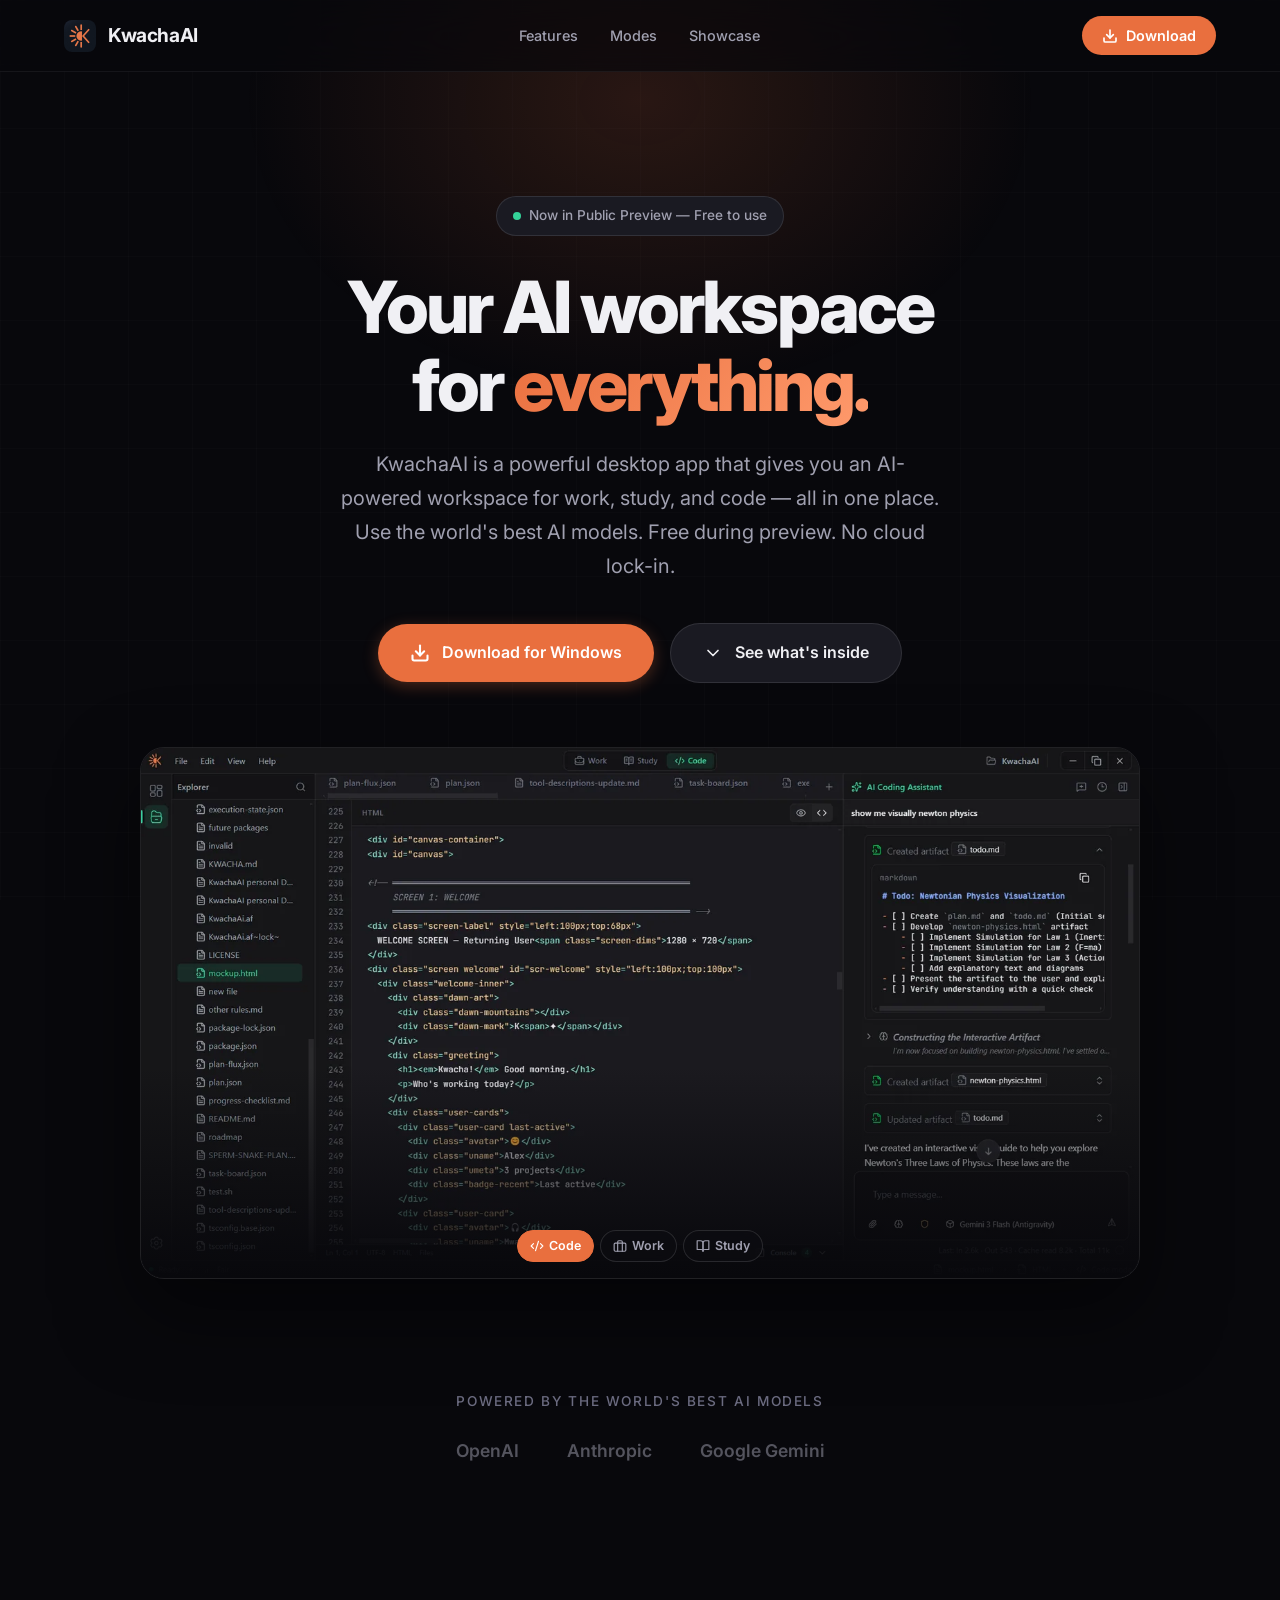
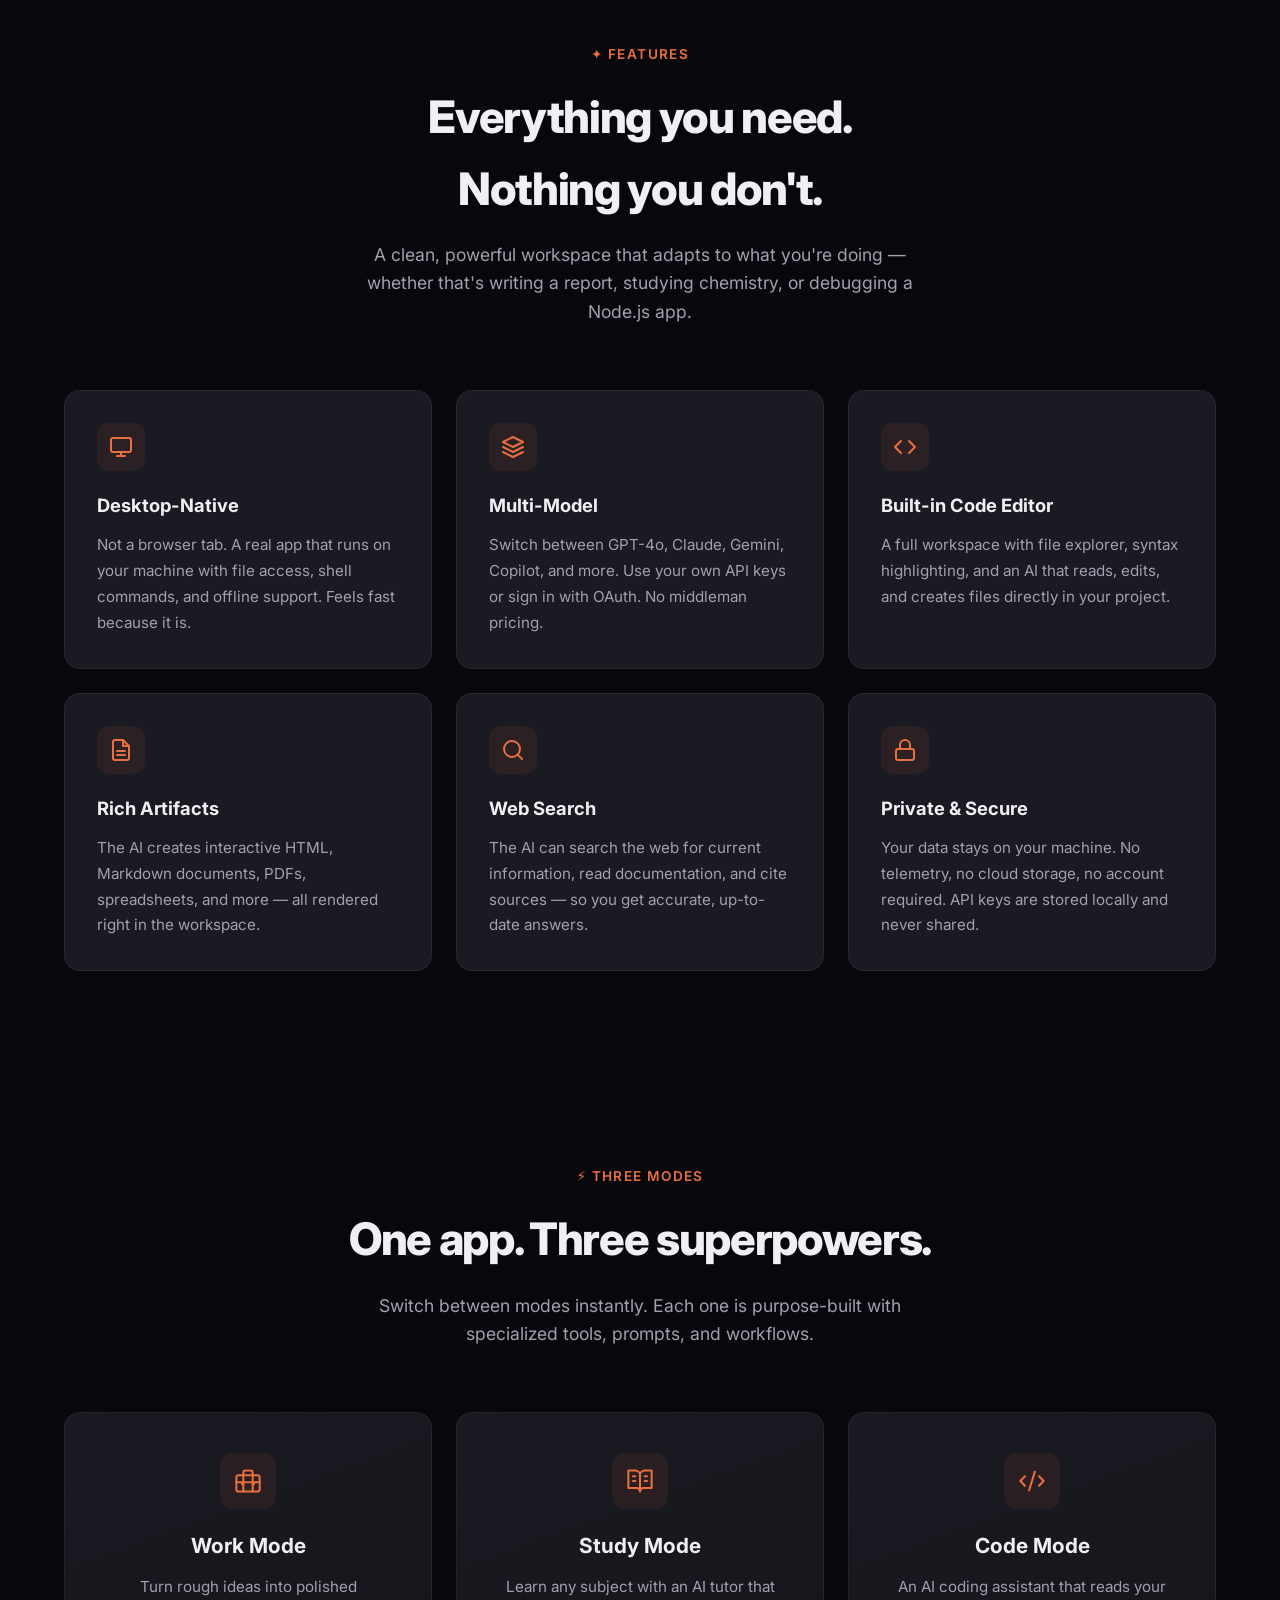
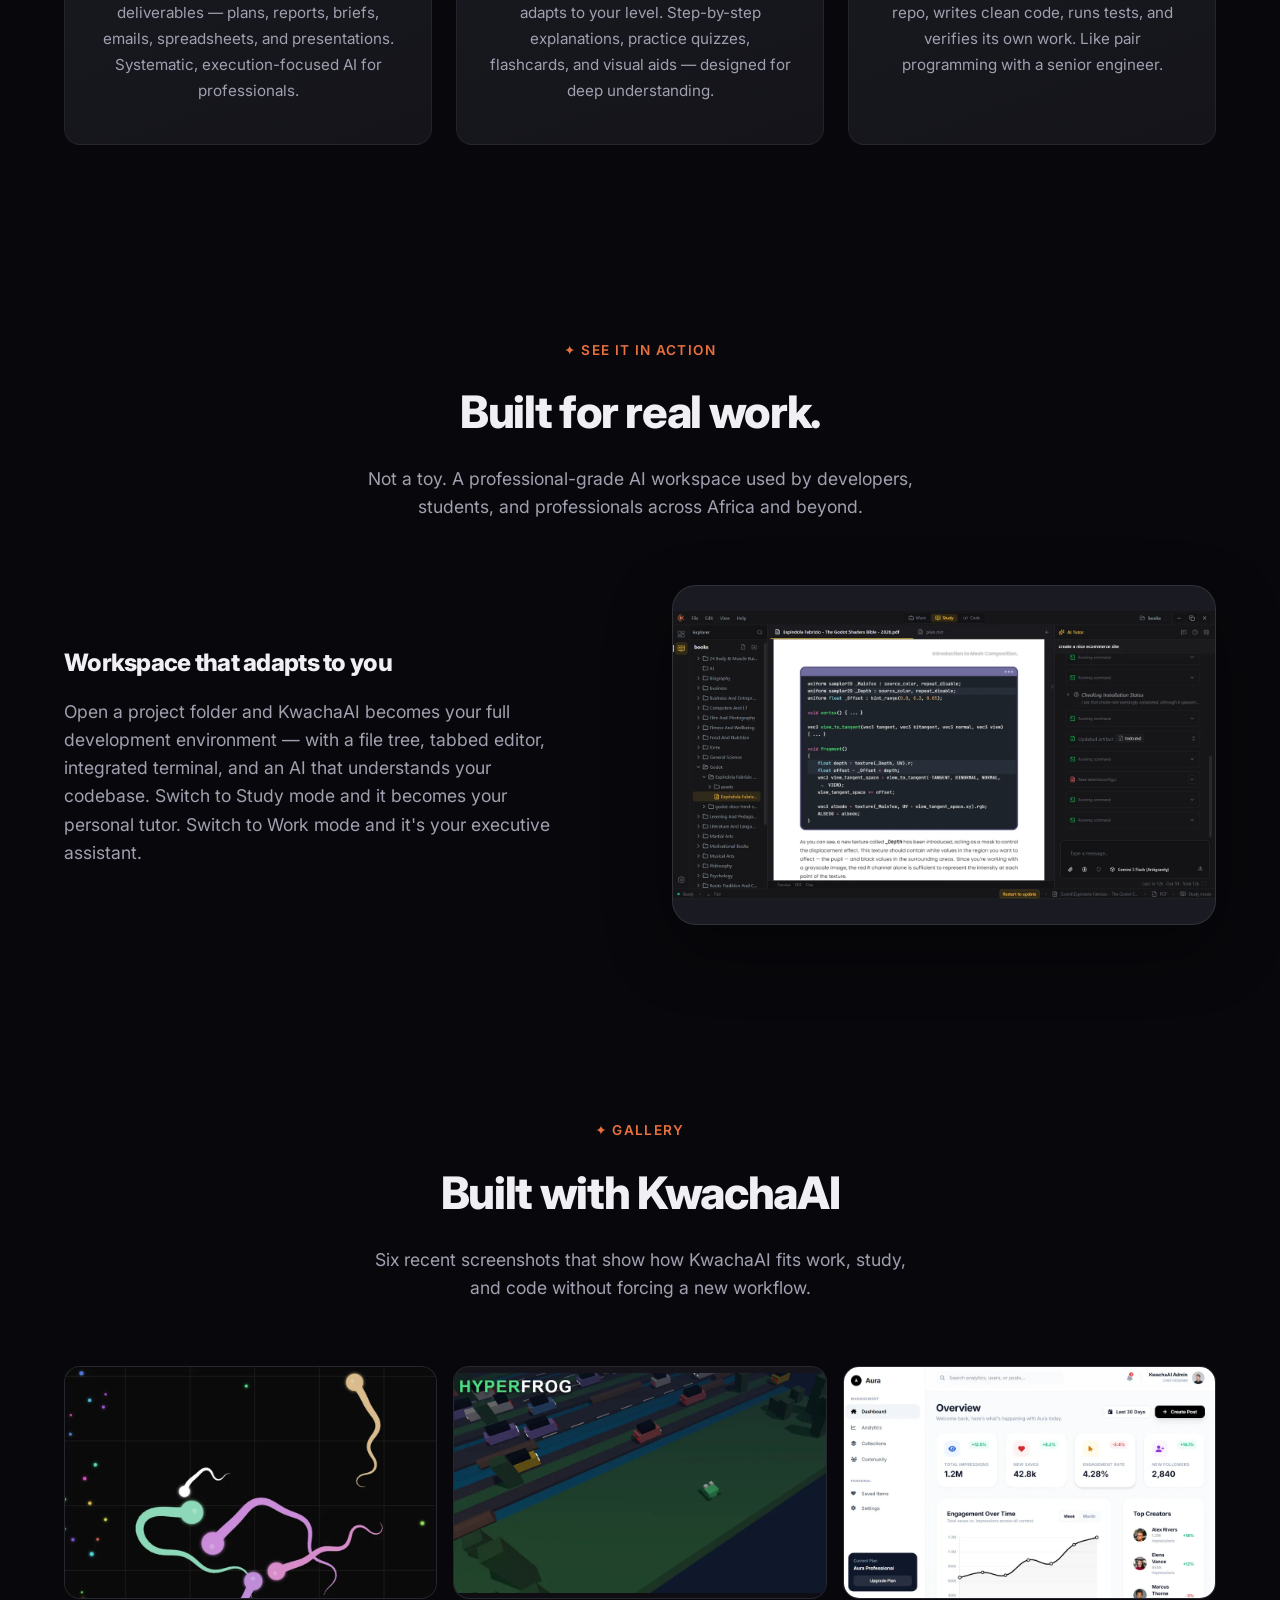
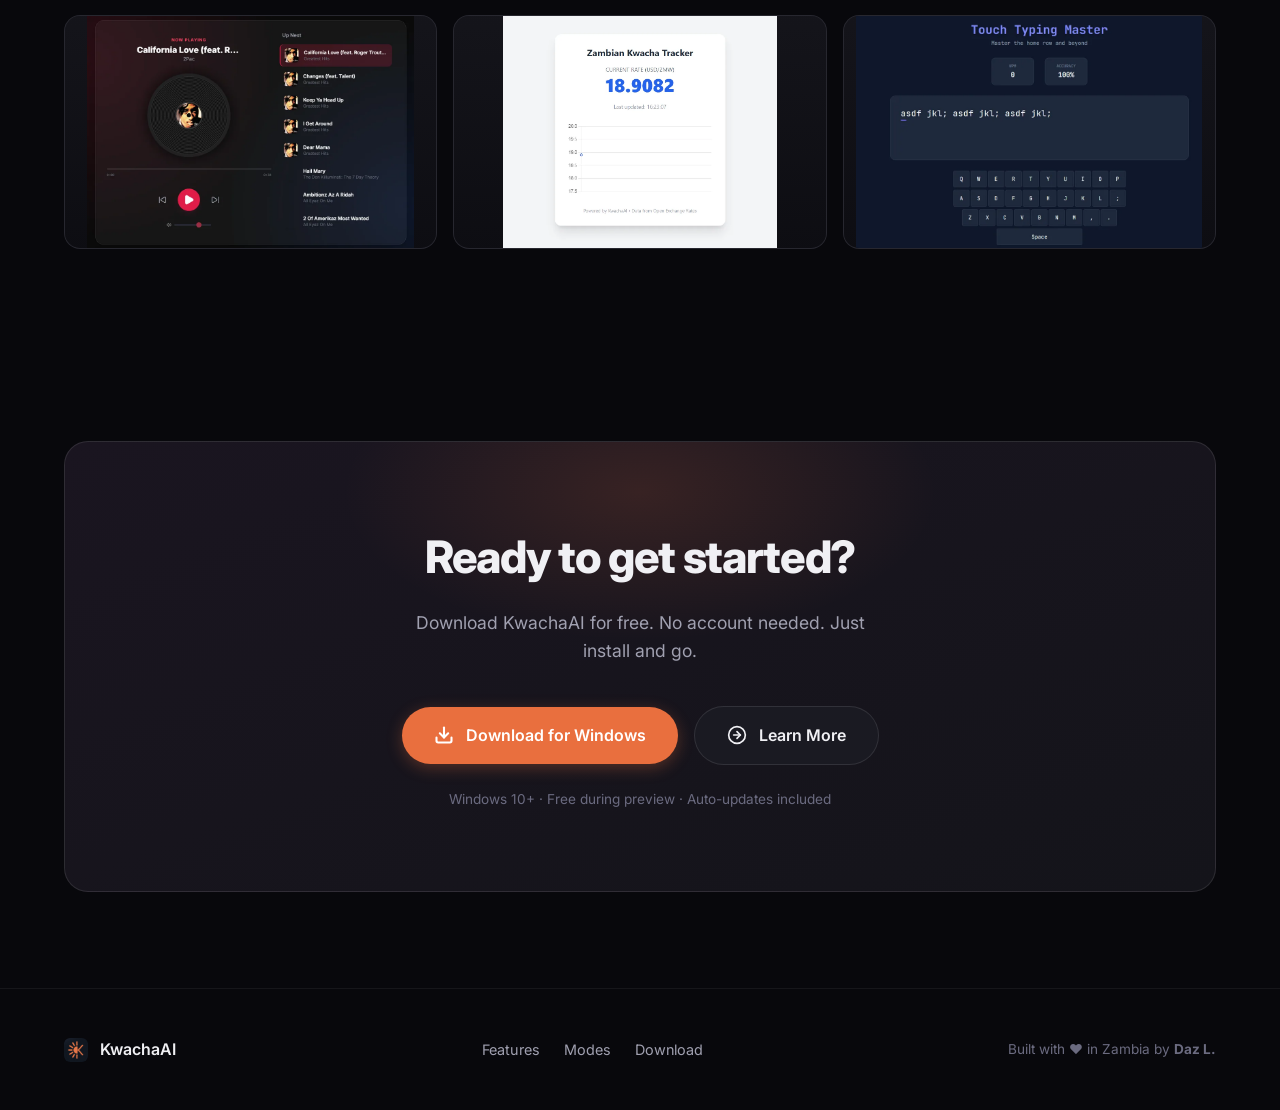
==== commit 5e809787: "Publish website" ====
--- a/index.html
+++ b/index.html
@@ -1,24 +1,31 @@
 <!doctype html>
 <html lang="en">
+
 <head>
   <meta charset="utf-8" />
   <meta name="viewport" content="width=device-width, initial-scale=1" />
+  <!-- Primary Meta Tags -->
   <title>KwachaAI — Your AI Desktop Workspace for Work, Study & Code</title>
-  <meta name="description" content="KwachaAI is a free AI-powered desktop app that helps you work, study, and code — all in one workspace. Powered by the world's leading AI models. Made in Zambia." />
+  <meta name="title" content="KwachaAI — Your AI Desktop Workspace for Work, Study & Code" />
+  <meta name="description"
+    content="KwachaAI is a free AI-powered desktop app that helps you work, study, and code — all in one workspace. Powered by the world's leading AI models. Made in Zambia." />
   <meta name="theme-color" content="#08080c" />
 
-  <!-- Open Graph -->
-  <meta property="og:title" content="KwachaAI — AI Desktop Workspace" />
-  <meta property="og:description" content="Free AI-powered desktop app for work, study & code. Powered by the world's best AI models. Made in Zambia." />
+  <!-- Open Graph / Facebook -->
   <meta property="og:type" content="website" />
-  <meta property="og:url" content="https://kwachaai.github.io" />
-  <meta property="og:image" content="https://kwachaai.github.io/assets/hero3.png" />
-
-  <!-- Twitter Card -->
-  <meta name="twitter:card" content="summary_large_image" />
-  <meta name="twitter:title" content="KwachaAI — AI Desktop Workspace" />
-  <meta name="twitter:description" content="Free AI-powered desktop app for work, study & code." />
-  <meta name="twitter:image" content="https://kwachaai.github.io/assets/hero3.png" />
+  <meta property="og:url" content="https://kwachaai.github.io/" />
+  <meta property="og:title" content="KwachaAI — Your AI Desktop Workspace" />
+  <meta property="og:description"
+    content="Free AI-powered desktop app for work, study & code. Powered by the world's best AI models. Made in Zambia." />
+  <meta property="og:image" content="https://kwachaai.github.io/assets/hero1.png" />
+
+  <!-- Twitter -->
+  <meta property="twitter:card" content="summary_large_image" />
+  <meta property="twitter:url" content="https://kwachaai.github.io/" />
+  <meta property="twitter:title" content="KwachaAI — Your AI Desktop Workspace" />
+  <meta property="twitter:description"
+    content="Free AI-powered desktop app for work, study & code. Powered by the world's best AI models. Made in Zambia." />
+  <meta property="twitter:image" content="https://kwachaai.github.io/assets/hero1.png" />
 
   <!-- Favicon -->
   <link rel="icon" type="image/x-icon" href="./assets/favicon.ico" />
@@ -26,422 +33,513 @@
 
   <link rel="stylesheet" href="./styles.css" />
 </head>
+
 <body>
 
-<!-- Background effects -->
-<div class="bg-grid" aria-hidden="true"></div>
-<div class="bg-glow" aria-hidden="true"></div>
-
-<!-- ================================================================
+  <!-- Background effects -->
+  <div class="bg-grid" aria-hidden="true"></div>
+  <div class="bg-glow" aria-hidden="true"></div>
+
+  <!-- ================================================================
      NAVBAR
      ================================================================ -->
-<nav class="navbar" role="navigation" aria-label="Main navigation">
-  <div class="container navbar__inner">
-    <a href="#" class="navbar__brand" aria-label="KwachaAI home">
-      <img src="./assets/kwacha-icon.png" alt="KwachaAI" class="navbar__logo" width="32" height="32" />
-      KwachaAI
-    </a>
-
-    <ul class="navbar__links" id="nav-links">
-      <li><a href="#features" class="navbar__link">Features</a></li>
-      <li><a href="#modes" class="navbar__link">Modes</a></li>
-      <li><a href="#showcase" class="navbar__link">Showcase</a></li>
-    </ul>
-
-    <a href="#download" class="navbar__cta">
-      <svg width="16" height="16" viewBox="0 0 24 24" fill="none" stroke="currentColor" stroke-width="2.5" stroke-linecap="round" stroke-linejoin="round"><path d="M21 15v4a2 2 0 01-2 2H5a2 2 0 01-2-2v-4"/><polyline points="7 10 12 15 17 10"/><line x1="12" y1="15" x2="12" y2="3"/></svg>
-      Download
-    </a>
-
-    <button class="navbar__mobile-toggle" id="mobile-toggle" aria-label="Toggle menu" aria-expanded="false">
-      <svg viewBox="0 0 24 24" fill="none" stroke="currentColor" stroke-width="2" stroke-linecap="round"><line x1="3" y1="6" x2="21" y2="6"/><line x1="3" y1="12" x2="21" y2="12"/><line x1="3" y1="18" x2="21" y2="18"/></svg>
-    </button>
-  </div>
-</nav>
-
-<!-- ================================================================
+  <nav class="navbar" role="navigation" aria-label="Main navigation">
+    <div class="container navbar__inner">
+      <a href="#" class="navbar__brand" aria-label="KwachaAI home">
+        <img src="./assets/kwacha-icon.png" alt="KwachaAI" class="navbar__logo" width="32" height="32" />
+        KwachaAI
+      </a>
+
+      <ul class="navbar__links" id="nav-links">
+        <li><a href="#features" class="navbar__link">Features</a></li>
+        <li><a href="#modes" class="navbar__link">Modes</a></li>
+        <li><a href="#showcase" class="navbar__link">Showcase</a></li>
+      </ul>
+
+      <a href="#download" class="navbar__cta">
+        <svg width="16" height="16" viewBox="0 0 24 24" fill="none" stroke="currentColor" stroke-width="2.5"
+          stroke-linecap="round" stroke-linejoin="round">
+          <path d="M21 15v4a2 2 0 01-2 2H5a2 2 0 01-2-2v-4" />
+          <polyline points="7 10 12 15 17 10" />
+          <line x1="12" y1="15" x2="12" y2="3" />
+        </svg>
+        Download
+      </a>
+
+      <button class="navbar__mobile-toggle" id="mobile-toggle" aria-label="Toggle menu" aria-expanded="false">
+        <svg viewBox="0 0 24 24" fill="none" stroke="currentColor" stroke-width="2" stroke-linecap="round">
+          <line x1="3" y1="6" x2="21" y2="6" />
+          <line x1="3" y1="12" x2="21" y2="12" />
+          <line x1="3" y1="18" x2="21" y2="18" />
+        </svg>
+      </button>
+    </div>
+  </nav>
+
+  <!-- ================================================================
      HERO
      ================================================================ -->
-<section class="hero section" id="hero">
-  <div class="container">
-    <div class="hero__badge reveal">
-      <span class="hero__badge-dot"></span>
-      Now in Public Preview — Free to use
-    </div>
-
-    <h1 class="hero__title reveal">
-      Your AI workspace<br/>
-      for <span class="hero__title-accent">everything.</span>
-    </h1>
-
-    <p class="hero__subtitle reveal">
-      KwachaAI is a powerful desktop app that gives you an AI-powered workspace
-      for work, study, and code — all in one place. Use the world's best AI models.
-      Free during preview. No cloud lock-in.
-    </p>
-
-    <div class="hero__actions reveal">
-      <a href="https://kwachaai.alwaysdata.net/updates/KwachaAI-Setup-latest.exe" class="btn btn--primary" id="hero-download-btn">
-        <svg width="20" height="20" viewBox="0 0 24 24" fill="none" stroke="currentColor" stroke-width="2.5" stroke-linecap="round" stroke-linejoin="round"><path d="M21 15v4a2 2 0 01-2 2H5a2 2 0 01-2-2v-4"/><polyline points="7 10 12 15 17 10"/><line x1="12" y1="15" x2="12" y2="3"/></svg>
-        Download for Windows
-      </a>
-      <a href="#features" class="btn btn--secondary">
-        <svg width="20" height="20" viewBox="0 0 24 24" fill="none" stroke="currentColor" stroke-width="2" stroke-linecap="round" stroke-linejoin="round"><polyline points="6 9 12 15 18 9"/></svg>
-        See what's inside
-      </a>
-    </div>
-
-    <div class="hero__screenshot-wrapper reveal">
-      <div class="hero__carousel" id="hero-carousel">
-        <img
-          src="./assets/hero3.webp"
-          alt="KwachaAI Work Mode showing planning, writing, and task management tools"
-          class="hero__carousel-slide hero__carousel-slide--active"
-          loading="eager"
-          fetchpriority="high"
-          decoding="async"
-        />
-        <img
-          src="./assets/hero2.webp"
-          alt="KwachaAI Study Mode showing lesson notes, explanations, and practice exercises"
-          class="hero__carousel-slide"
-          loading="eager"
-          decoding="async"
-        />
-        <img
-          src="./assets/hero1.webp"
-          alt="KwachaAI Code Mode showing a file explorer, editor, and terminal"
-          class="hero__carousel-slide"
-          loading="eager"
-          decoding="async"
-        />
-      </div>
-
-      <!-- Mode indicator pills -->
-      <div class="hero__carousel-indicators" id="hero-indicators">
-        <button class="hero__carousel-pill hero__carousel-pill--active" data-index="0" type="button" aria-label="Work Mode">
-          <svg width="14" height="14" viewBox="0 0 24 24" fill="none" stroke="currentColor" stroke-width="2" stroke-linecap="round" stroke-linejoin="round"><rect width="20" height="14" x="2" y="7" rx="2"/><path d="M16 21V5a2 2 0 00-2-2h-4a2 2 0 00-2 2v16"/></svg>
-          Work
-        </button>
-        <button class="hero__carousel-pill" data-index="1" type="button" aria-label="Study Mode">
-          <svg width="14" height="14" viewBox="0 0 24 24" fill="none" stroke="currentColor" stroke-width="2" stroke-linecap="round" stroke-linejoin="round"><path d="M2 3h6a4 4 0 014 4v14a3 3 0 00-3-3H2z"/><path d="M22 3h-6a4 4 0 00-4 4v14a3 3 0 013-3h7z"/></svg>
-          Study
-        </button>
-        <button class="hero__carousel-pill" data-index="2" type="button" aria-label="Code Mode">
-          <svg width="14" height="14" viewBox="0 0 24 24" fill="none" stroke="currentColor" stroke-width="2" stroke-linecap="round" stroke-linejoin="round"><path d="m18 16 4-4-4-4"/><path d="m6 8-4 4 4 4"/><path d="m14.5 4-5 16"/></svg>
-          Code
-        </button>
-      </div>
-
-      <div class="hero__screenshot-glow" aria-hidden="true"></div>
-    </div>
-  </div>
-</section>
-
-<!-- ================================================================
-     TRUST BAR
-     ================================================================ -->
-<section class="trust reveal" aria-label="Supported AI providers">
-  <div class="container">
-    <p class="trust__label">Powered by the world's best AI models</p>
-    <div class="trust__logos">
-      <span class="trust__logo">OpenAI</span>
-      <span class="trust__logo">Anthropic</span>
-      <span class="trust__logo">Google Gemini</span>
-    </div>
-  </div>
-</section>
-
-<!-- ================================================================
-     FEATURES
-     ================================================================ -->
-<section class="features section" id="features">
-  <div class="container">
-    <div class="features__header reveal">
-      <p class="section__eyebrow">✦ Features</p>
-      <h2 class="section__title">Everything you need.<br/>Nothing you don't.</h2>
-      <p class="section__subtitle">A clean, powerful workspace that adapts to what you're doing — whether that's writing a report, studying chemistry, or debugging a Node.js app.</p>
-    </div>
-
-    <div class="features__grid">
-      <div class="feature-card reveal">
-        <div class="feature-card__icon">
-          <svg viewBox="0 0 24 24" fill="none" stroke="currentColor" stroke-width="2" stroke-linecap="round" stroke-linejoin="round"><rect x="2" y="3" width="20" height="14" rx="2"/><line x1="8" y1="21" x2="16" y2="21"/><line x1="12" y1="17" x2="12" y2="21"/></svg>
-        </div>
-        <h3 class="feature-card__title">Desktop-Native</h3>
-        <p class="feature-card__desc">Not a browser tab. A real app that runs on your machine with file access, shell commands, and offline support. Feels fast because it is.</p>
-      </div>
-
-      <div class="feature-card reveal">
-        <div class="feature-card__icon">
-          <svg viewBox="0 0 24 24" fill="none" stroke="currentColor" stroke-width="2" stroke-linecap="round" stroke-linejoin="round"><path d="M12 2L2 7l10 5 10-5-10-5z"/><path d="M2 17l10 5 10-5"/><path d="M2 12l10 5 10-5"/></svg>
-        </div>
-        <h3 class="feature-card__title">Multi-Model</h3>
-        <p class="feature-card__desc">Switch between GPT-4o, Claude, Gemini, Copilot, and more. Use your own API keys or sign in with OAuth. No middleman pricing.</p>
-      </div>
-
-      <div class="feature-card reveal">
-        <div class="feature-card__icon">
-          <svg viewBox="0 0 24 24" fill="none" stroke="currentColor" stroke-width="2" stroke-linecap="round" stroke-linejoin="round"><polyline points="16 18 22 12 16 6"/><polyline points="8 6 2 12 8 18"/></svg>
-        </div>
-        <h3 class="feature-card__title">Built-in Code Editor</h3>
-        <p class="feature-card__desc">A full workspace with file explorer, syntax highlighting, and an AI that reads, edits, and creates files directly in your project.</p>
-      </div>
-
-      <div class="feature-card reveal">
-        <div class="feature-card__icon">
-          <svg viewBox="0 0 24 24" fill="none" stroke="currentColor" stroke-width="2" stroke-linecap="round" stroke-linejoin="round"><path d="M14 2H6a2 2 0 00-2 2v16a2 2 0 002 2h12a2 2 0 002-2V8z"/><polyline points="14 2 14 8 20 8"/><line x1="16" y1="13" x2="8" y2="13"/><line x1="16" y1="17" x2="8" y2="17"/></svg>
-        </div>
-        <h3 class="feature-card__title">Rich Artifacts</h3>
-        <p class="feature-card__desc">The AI creates interactive HTML, Markdown documents, PDFs, spreadsheets, and more — all rendered right in the workspace.</p>
-      </div>
-
-      <div class="feature-card reveal">
-        <div class="feature-card__icon">
-          <svg viewBox="0 0 24 24" fill="none" stroke="currentColor" stroke-width="2" stroke-linecap="round" stroke-linejoin="round"><circle cx="11" cy="11" r="8"/><line x1="21" y1="21" x2="16.65" y2="16.65"/></svg>
-        </div>
-        <h3 class="feature-card__title">Web Search</h3>
-        <p class="feature-card__desc">The AI can search the web for current information, read documentation, and cite sources — so you get accurate, up-to-date answers.</p>
-      </div>
-
-      <div class="feature-card reveal">
-        <div class="feature-card__icon">
-          <svg viewBox="0 0 24 24" fill="none" stroke="currentColor" stroke-width="2" stroke-linecap="round" stroke-linejoin="round"><rect x="3" y="11" width="18" height="11" rx="2"/><path d="M7 11V7a5 5 0 0110 0v4"/></svg>
-        </div>
-        <h3 class="feature-card__title">Private &amp; Secure</h3>
-        <p class="feature-card__desc">Your data stays on your machine. No telemetry, no cloud storage, no account required. API keys are stored locally and never shared.</p>
-      </div>
-    </div>
-  </div>
-</section>
-
-<!-- ================================================================
-     THREE MODES
-     ================================================================ -->
-<section class="modes section" id="modes">
-  <div class="container">
-    <div class="features__header reveal">
-      <p class="section__eyebrow">⚡ Three Modes</p>
-      <h2 class="section__title">One app. Three superpowers.</h2>
-      <p class="section__subtitle">Switch between modes instantly. Each one is purpose-built with specialized tools, prompts, and workflows.</p>
-    </div>
-
-    <div class="modes__grid">
-      <div class="mode-card reveal">
-        <div class="mode-card__icon">
-          <!-- BriefcaseBusiness (lucide) -->
-          <svg viewBox="0 0 24 24" fill="none" stroke="currentColor" stroke-width="1.75" stroke-linecap="round" stroke-linejoin="round"><rect width="20" height="14" x="2" y="7" rx="2"/><path d="M16 21V5a2 2 0 00-2-2h-4a2 2 0 00-2 2v16"/><path d="M2 13h20"/><path d="M7 13v2"/><path d="M17 13v2"/></svg>
-        </div>
-        <h3 class="mode-card__name">Work Mode</h3>
-        <p class="mode-card__desc">Turn rough ideas into polished deliverables — plans, reports, briefs, emails, spreadsheets, and presentations. Systematic, execution-focused AI for professionals.</p>
-      </div>
-
-      <div class="mode-card reveal">
-        <div class="mode-card__icon">
-          <!-- BookOpenText (lucide) -->
-          <svg viewBox="0 0 24 24" fill="none" stroke="currentColor" stroke-width="1.75" stroke-linecap="round" stroke-linejoin="round"><path d="M2 3h6a4 4 0 014 4v14a3 3 0 00-3-3H2z"/><path d="M22 3h-6a4 4 0 00-4 4v14a3 3 0 013-3h7z"/><path d="M6 8h2"/><path d="M6 12h2"/><path d="M16 8h2"/><path d="M16 12h2"/></svg>
-        </div>
-        <h3 class="mode-card__name">Study Mode</h3>
-        <p class="mode-card__desc">Learn any subject with an AI tutor that adapts to your level. Step-by-step explanations, practice quizzes, flashcards, and visual aids — designed for deep understanding.</p>
-      </div>
-
-      <div class="mode-card reveal">
-        <div class="mode-card__icon">
-          <!-- Code2 (lucide) -->
-          <svg viewBox="0 0 24 24" fill="none" stroke="currentColor" stroke-width="1.75" stroke-linecap="round" stroke-linejoin="round"><path d="m18 16 4-4-4-4"/><path d="m6 8-4 4 4 4"/><path d="m14.5 4-5 16"/></svg>
-        </div>
-        <h3 class="mode-card__name">Code Mode</h3>
-        <p class="mode-card__desc">An AI coding assistant that reads your repo, writes clean code, runs tests, and verifies its own work. Like pair programming with a senior engineer.</p>
-      </div>
-    </div>
-  </div>
-</section>
-
-<!-- ================================================================
-     SHOWCASE
-     ================================================================ -->
-<section class="showcase section" id="showcase">
-  <div class="container">
-    <div class="features__header reveal">
-      <p class="section__eyebrow">✦ See It In Action</p>
-      <h2 class="section__title">Built for real work.</h2>
-      <p class="section__subtitle">Not a toy. A professional-grade AI workspace used by developers, students, and professionals across Africa and beyond.</p>
-    </div>
-
-    <div class="showcase__content reveal">
-      <div class="showcase__text">
-        <h3 class="section__title" style="font-size: 1.5rem; margin-bottom: 16px;">Workspace that adapts to you</h3>
-        <p class="section__subtitle" style="text-align: left; margin-inline: 0;">
-          Open a project folder and KwachaAI becomes your full development environment — with a file tree, tabbed editor, integrated terminal, and an AI that understands your codebase. Switch to Study mode and it becomes your personal tutor. Switch to Work mode and it's your executive assistant.
-        </p>
-      </div>
-      <div class="showcase__visual">
-        <img
-          src="./assets/side-image.webp"
-          alt="KwachaAI workspace layout adapting to a project-centered view"
-          style="width: 100%; height: 100%; object-fit: contain;"
-          loading="lazy"
-          decoding="async"
-        />
-      </div>
-    </div>
-  </div>
-</section>
-
-<!-- ================================================================
-     GALLERY — Built with KwachaAI
-     ================================================================ -->
-<section class="gallery section" id="gallery">
-  <div class="container">
-    <div class="features__header reveal">
-      <p class="section__eyebrow">✦ Gallery</p>
-      <h2 class="section__title">Built with KwachaAI</h2>
-      <p class="section__subtitle">Six recent screenshots that show how KwachaAI fits work, study, and code without forcing a new workflow.</p>
-    </div>
-
-    <div class="gallery__grid reveal">
-      <div class="gallery__item">
-        <img src="./assets/small1.webp" alt="Snake.io-style game built with KwachaAI" loading="lazy" decoding="async" />
-        <div class="gallery__caption">Snake.io-Style Game</div>
-      </div>
-
-      <div class="gallery__item">
-        <img src="./assets/small2.webp" alt="3D Frogger game built with KwachaAI" loading="lazy" decoding="async" />
-        <div class="gallery__caption">3D Frogger</div>
-      </div>
-
-      <div class="gallery__item">
-        <img src="./assets/small3.webp" alt="Dashboard built with KwachaAI" loading="lazy" decoding="async" />
-        <div class="gallery__caption">Dashboard</div>
-      </div>
-
-      <div class="gallery__item">
-        <img src="./assets/small4.webp" alt="Music player built with KwachaAI" loading="lazy" decoding="async" />
-        <div class="gallery__caption">Music Player</div>
-      </div>
-
-      <div class="gallery__item">
-        <img src="./assets/small5.webp" alt="Kwacha currency tracker built with KwachaAI" loading="lazy" decoding="async" />
-        <div class="gallery__caption">Kwacha Currency Tracker</div>
-      </div>
-
-      <div class="gallery__item">
-        <img src="./assets/small6.webp" alt="Typing tutor built with KwachaAI" loading="lazy" decoding="async" />
-        <div class="gallery__caption">Typing Tutor</div>
-      </div>
-    </div>
-  </div>
-</section>
-
-<!-- ================================================================
-     DOWNLOAD CTA
-     ================================================================ -->
-<section class="cta section" id="download">
-  <div class="container">
-    <div class="cta__card reveal">
-      <h2 class="cta__title">Ready to get started?</h2>
-      <p class="cta__subtitle">Download KwachaAI for free. No account needed. Just install and go.</p>
-      <div class="cta__actions">
-        <a href="https://kwachaai.alwaysdata.net/updates/KwachaAI-Setup-latest.exe" class="btn btn--primary" id="download-btn">
-          <svg width="20" height="20" viewBox="0 0 24 24" fill="none" stroke="currentColor" stroke-width="2.5" stroke-linecap="round" stroke-linejoin="round"><path d="M21 15v4a2 2 0 01-2 2H5a2 2 0 01-2-2v-4"/><polyline points="7 10 12 15 17 10"/><line x1="12" y1="15" x2="12" y2="3"/></svg>
+  <section class="hero section" id="hero">
+    <div class="container">
+      <div class="hero__badge reveal">
+        <span class="hero__badge-dot"></span>
+        Now in Public Preview — Free to use
+      </div>
+
+      <h1 class="hero__title reveal">
+        Your AI workspace<br />
+        for <span class="hero__title-accent">everything.</span>
+      </h1>
+
+      <p class="hero__subtitle reveal">
+        KwachaAI is a powerful desktop app that gives you an AI-powered workspace
+        for work, study, and code — all in one place. Use the world's best AI models.
+        Free during preview. No cloud lock-in.
+      </p>
+
+      <div class="hero__actions reveal">
+        <a href="https://kwachaai.alwaysdata.net/updates/KwachaAI-Setup-latest.exe" class="btn btn--primary"
+          id="hero-download-btn">
+          <svg width="20" height="20" viewBox="0 0 24 24" fill="none" stroke="currentColor" stroke-width="2.5"
+            stroke-linecap="round" stroke-linejoin="round">
+            <path d="M21 15v4a2 2 0 01-2 2H5a2 2 0 01-2-2v-4" />
+            <polyline points="7 10 12 15 17 10" />
+            <line x1="12" y1="15" x2="12" y2="3" />
+          </svg>
           Download for Windows
         </a>
         <a href="#features" class="btn btn--secondary">
-          <svg width="20" height="20" viewBox="0 0 24 24" fill="none" stroke="currentColor" stroke-width="2" stroke-linecap="round" stroke-linejoin="round"><circle cx="12" cy="12" r="10"/><polyline points="12 16 16 12 12 8"/><line x1="8" y1="12" x2="16" y2="12"/></svg>
-          Learn More
+          <svg width="20" height="20" viewBox="0 0 24 24" fill="none" stroke="currentColor" stroke-width="2"
+            stroke-linecap="round" stroke-linejoin="round">
+            <polyline points="6 9 12 15 18 9" />
+          </svg>
+          See what's inside
         </a>
       </div>
-      <p class="cta__note">Windows 10+ · Free during preview · Auto-updates included</p>
-    </div>
-  </div>
-</section>
-
-<!-- ================================================================
+
+      <div class="hero__screenshot-wrapper reveal">
+        <div class="hero__carousel" id="hero-carousel">
+          <img src="./assets/hero1.webp" alt="KwachaAI Code Mode showing a file explorer, editor, and AI terminal"
+            class="hero__carousel-slide hero__carousel-slide--active" loading="eager" fetchpriority="high"
+            decoding="async" />
+          <img src="./assets/hero3.webp" alt="KwachaAI Work Mode showing planning, writing, and task management tools"
+            class="hero__carousel-slide" loading="eager" decoding="async" />
+          <img src="./assets/hero2.webp"
+            alt="KwachaAI Study Mode showing lesson notes, explanations, and practice exercises"
+            class="hero__carousel-slide" loading="eager" decoding="async" />
+        </div>
+
+        <!-- Mode indicator pills -->
+        <div class="hero__carousel-indicators" id="hero-indicators">
+          <button class="hero__carousel-pill hero__carousel-pill--active" data-index="0" type="button"
+            aria-label="Code Mode">
+            <svg width="14" height="14" viewBox="0 0 24 24" fill="none" stroke="currentColor" stroke-width="2"
+              stroke-linecap="round" stroke-linejoin="round">
+              <path d="m18 16 4-4-4-4" />
+              <path d="m6 8-4 4 4 4" />
+              <path d="m14.5 4-5 16" />
+            </svg>
+            Code
+          </button>
+          <button class="hero__carousel-pill" data-index="1" type="button" aria-label="Work Mode">
+            <svg width="14" height="14" viewBox="0 0 24 24" fill="none" stroke="currentColor" stroke-width="2"
+              stroke-linecap="round" stroke-linejoin="round">
+              <rect width="20" height="14" x="2" y="7" rx="2" />
+              <path d="M16 21V5a2 2 0 00-2-2h-4a2 2 0 00-2 2v16" />
+            </svg>
+            Work
+          </button>
+          <button class="hero__carousel-pill" data-index="2" type="button" aria-label="Study Mode">
+            <svg width="14" height="14" viewBox="0 0 24 24" fill="none" stroke="currentColor" stroke-width="2"
+              stroke-linecap="round" stroke-linejoin="round">
+              <path d="M2 3h6a4 4 0 014 4v14a3 3 0 00-3-3H2z" />
+              <path d="M22 3h-6a4 4 0 00-4 4v14a3 3 0 013-3h7z" />
+            </svg>
+            Study
+          </button>
+        </div>
+
+        <div class="hero__screenshot-glow" aria-hidden="true"></div>
+      </div>
+    </div>
+  </section>
+
+  <!-- ================================================================
+     TRUST BAR
+     ================================================================ -->
+  <section class="trust reveal" aria-label="Supported AI providers">
+    <div class="container">
+      <p class="trust__label">Powered by the world's best AI models</p>
+      <div class="trust__logos">
+        <span class="trust__logo">OpenAI</span>
+        <span class="trust__logo">Anthropic</span>
+        <span class="trust__logo">Google Gemini</span>
+      </div>
+    </div>
+  </section>
+
+  <!-- ================================================================
+     FEATURES
+     ================================================================ -->
+  <section class="features section" id="features">
+    <div class="container">
+      <div class="features__header reveal">
+        <p class="section__eyebrow">✦ Features</p>
+        <h2 class="section__title">Everything you need.<br />Nothing you don't.</h2>
+        <p class="section__subtitle">A clean, powerful workspace that adapts to what you're doing — whether that's
+          writing a report, studying chemistry, or debugging a Node.js app.</p>
+      </div>
+
+      <div class="features__grid">
+        <div class="feature-card reveal">
+          <div class="feature-card__icon">
+            <svg viewBox="0 0 24 24" fill="none" stroke="currentColor" stroke-width="2" stroke-linecap="round"
+              stroke-linejoin="round">
+              <rect x="2" y="3" width="20" height="14" rx="2" />
+              <line x1="8" y1="21" x2="16" y2="21" />
+              <line x1="12" y1="17" x2="12" y2="21" />
+            </svg>
+          </div>
+          <h3 class="feature-card__title">Desktop-Native</h3>
+          <p class="feature-card__desc">Not a browser tab. A real app that runs on your machine with file access, shell
+            commands, and offline support. Feels fast because it is.</p>
+        </div>
+
+        <div class="feature-card reveal">
+          <div class="feature-card__icon">
+            <svg viewBox="0 0 24 24" fill="none" stroke="currentColor" stroke-width="2" stroke-linecap="round"
+              stroke-linejoin="round">
+              <path d="M12 2L2 7l10 5 10-5-10-5z" />
+              <path d="M2 17l10 5 10-5" />
+              <path d="M2 12l10 5 10-5" />
+            </svg>
+          </div>
+          <h3 class="feature-card__title">Multi-Model</h3>
+          <p class="feature-card__desc">Switch between GPT-4o, Claude, Gemini, Copilot, and more. Use your own API keys
+            or sign in with OAuth. No middleman pricing.</p>
+        </div>
+
+        <div class="feature-card reveal">
+          <div class="feature-card__icon">
+            <svg viewBox="0 0 24 24" fill="none" stroke="currentColor" stroke-width="2" stroke-linecap="round"
+              stroke-linejoin="round">
+              <polyline points="16 18 22 12 16 6" />
+              <polyline points="8 6 2 12 8 18" />
+            </svg>
+          </div>
+          <h3 class="feature-card__title">Built-in Code Editor</h3>
+          <p class="feature-card__desc">A full workspace with file explorer, syntax highlighting, and an AI that reads,
+            edits, and creates files directly in your project.</p>
+        </div>
+
+        <div class="feature-card reveal">
+          <div class="feature-card__icon">
+            <svg viewBox="0 0 24 24" fill="none" stroke="currentColor" stroke-width="2" stroke-linecap="round"
+              stroke-linejoin="round">
+              <path d="M14 2H6a2 2 0 00-2 2v16a2 2 0 002 2h12a2 2 0 002-2V8z" />
+              <polyline points="14 2 14 8 20 8" />
+              <line x1="16" y1="13" x2="8" y2="13" />
+              <line x1="16" y1="17" x2="8" y2="17" />
+            </svg>
+          </div>
+          <h3 class="feature-card__title">Rich Artifacts</h3>
+          <p class="feature-card__desc">The AI creates interactive HTML, Markdown documents, PDFs, spreadsheets, and
+            more — all rendered right in the workspace.</p>
+        </div>
+
+        <div class="feature-card reveal">
+          <div class="feature-card__icon">
+            <svg viewBox="0 0 24 24" fill="none" stroke="currentColor" stroke-width="2" stroke-linecap="round"
+              stroke-linejoin="round">
+              <circle cx="11" cy="11" r="8" />
+              <line x1="21" y1="21" x2="16.65" y2="16.65" />
+            </svg>
+          </div>
+          <h3 class="feature-card__title">Web Search</h3>
+          <p class="feature-card__desc">The AI can search the web for current information, read documentation, and cite
+            sources — so you get accurate, up-to-date answers.</p>
+        </div>
+
+        <div class="feature-card reveal">
+          <div class="feature-card__icon">
+            <svg viewBox="0 0 24 24" fill="none" stroke="currentColor" stroke-width="2" stroke-linecap="round"
+              stroke-linejoin="round">
+              <rect x="3" y="11" width="18" height="11" rx="2" />
+              <path d="M7 11V7a5 5 0 0110 0v4" />
+            </svg>
+          </div>
+          <h3 class="feature-card__title">Private &amp; Secure</h3>
+          <p class="feature-card__desc">Your data stays on your machine. No telemetry, no cloud storage, no account
+            required. API keys are stored locally and never shared.</p>
+        </div>
+      </div>
+    </div>
+  </section>
+
+  <!-- ================================================================
+     THREE MODES
+     ================================================================ -->
+  <section class="modes section" id="modes">
+    <div class="container">
+      <div class="features__header reveal">
+        <p class="section__eyebrow">⚡ Three Modes</p>
+        <h2 class="section__title">One app. Three superpowers.</h2>
+        <p class="section__subtitle">Switch between modes instantly. Each one is purpose-built with specialized tools,
+          prompts, and workflows.</p>
+      </div>
+
+      <div class="modes__grid">
+        <div class="mode-card reveal">
+          <div class="mode-card__icon">
+            <!-- BriefcaseBusiness (lucide) -->
+            <svg viewBox="0 0 24 24" fill="none" stroke="currentColor" stroke-width="1.75" stroke-linecap="round"
+              stroke-linejoin="round">
+              <rect width="20" height="14" x="2" y="7" rx="2" />
+              <path d="M16 21V5a2 2 0 00-2-2h-4a2 2 0 00-2 2v16" />
+              <path d="M2 13h20" />
+              <path d="M7 13v2" />
+              <path d="M17 13v2" />
+            </svg>
+          </div>
+          <h3 class="mode-card__name">Work Mode</h3>
+          <p class="mode-card__desc">Turn rough ideas into polished deliverables — plans, reports, briefs, emails,
+            spreadsheets, and presentations. Systematic, execution-focused AI for professionals.</p>
+        </div>
+
+        <div class="mode-card reveal">
+          <div class="mode-card__icon">
+            <!-- BookOpenText (lucide) -->
+            <svg viewBox="0 0 24 24" fill="none" stroke="currentColor" stroke-width="1.75" stroke-linecap="round"
+              stroke-linejoin="round">
+              <path d="M2 3h6a4 4 0 014 4v14a3 3 0 00-3-3H2z" />
+              <path d="M22 3h-6a4 4 0 00-4 4v14a3 3 0 013-3h7z" />
+              <path d="M6 8h2" />
+              <path d="M6 12h2" />
+              <path d="M16 8h2" />
+              <path d="M16 12h2" />
+            </svg>
+          </div>
+          <h3 class="mode-card__name">Study Mode</h3>
+          <p class="mode-card__desc">Learn any subject with an AI tutor that adapts to your level. Step-by-step
+            explanations, practice quizzes, flashcards, and visual aids — designed for deep understanding.</p>
+        </div>
+
+        <div class="mode-card reveal">
+          <div class="mode-card__icon">
+            <!-- Code2 (lucide) -->
+            <svg viewBox="0 0 24 24" fill="none" stroke="currentColor" stroke-width="1.75" stroke-linecap="round"
+              stroke-linejoin="round">
+              <path d="m18 16 4-4-4-4" />
+              <path d="m6 8-4 4 4 4" />
+              <path d="m14.5 4-5 16" />
+            </svg>
+          </div>
+          <h3 class="mode-card__name">Code Mode</h3>
+          <p class="mode-card__desc">An AI coding assistant that reads your repo, writes clean code, runs tests, and
+            verifies its own work. Like pair programming with a senior engineer.</p>
+        </div>
+      </div>
+    </div>
+  </section>
+
+  <!-- ================================================================
+     SHOWCASE
+     ================================================================ -->
+  <section class="showcase section" id="showcase">
+    <div class="container">
+      <div class="features__header reveal">
+        <p class="section__eyebrow">✦ See It In Action</p>
+        <h2 class="section__title">Built for real work.</h2>
+        <p class="section__subtitle">Not a toy. A professional-grade AI workspace used by developers, students, and
+          professionals across Africa and beyond.</p>
+      </div>
+
+      <div class="showcase__content reveal">
+        <div class="showcase__text">
+          <h3 class="section__title" style="font-size: 1.5rem; margin-bottom: 16px;">Workspace that adapts to you</h3>
+          <p class="section__subtitle" style="text-align: left; margin-inline: 0;">
+            Open a project folder and KwachaAI becomes your full development environment — with a file tree, tabbed
+            editor, integrated terminal, and an AI that understands your codebase. Switch to Study mode and it becomes
+            your personal tutor. Switch to Work mode and it's your executive assistant.
+          </p>
+        </div>
+        <div class="showcase__visual">
+          <img src="./assets/side-image.webp" alt="KwachaAI workspace layout adapting to a project-centered view"
+            style="width: 100%; height: 100%; object-fit: contain;" loading="lazy" decoding="async" />
+        </div>
+      </div>
+    </div>
+  </section>
+
+  <!-- ================================================================
+     GALLERY — Built with KwachaAI
+     ================================================================ -->
+  <section class="gallery section" id="gallery">
+    <div class="container">
+      <div class="features__header reveal">
+        <p class="section__eyebrow">✦ Gallery</p>
+        <h2 class="section__title">Built with KwachaAI</h2>
+        <p class="section__subtitle">Six recent screenshots that show how KwachaAI fits work, study, and code without
+          forcing a new workflow.</p>
+      </div>
+
+      <div class="gallery__grid reveal">
+        <div class="gallery__item">
+          <img src="./assets/small1.webp" alt="Snake.io-style game built with KwachaAI" loading="lazy"
+            decoding="async" />
+          <div class="gallery__caption">Snake.io-Style Game</div>
+        </div>
+
+        <div class="gallery__item">
+          <img src="./assets/small2.webp" alt="3D Frogger game built with KwachaAI" loading="lazy" decoding="async" />
+          <div class="gallery__caption">3D Frogger</div>
+        </div>
+
+        <div class="gallery__item">
+          <img src="./assets/small3.webp" alt="Dashboard built with KwachaAI" loading="lazy" decoding="async" />
+          <div class="gallery__caption">Dashboard</div>
+        </div>
+
+        <div class="gallery__item">
+          <img src="./assets/small4.webp" alt="Music player built with KwachaAI" loading="lazy" decoding="async" />
+          <div class="gallery__caption">Music Player</div>
+        </div>
+
+        <div class="gallery__item">
+          <img src="./assets/small5.webp" alt="Kwacha currency tracker built with KwachaAI" loading="lazy"
+            decoding="async" />
+          <div class="gallery__caption">Kwacha Currency Tracker</div>
+        </div>
+
+        <div class="gallery__item">
+          <img src="./assets/small6.webp" alt="Typing tutor built with KwachaAI" loading="lazy" decoding="async" />
+          <div class="gallery__caption">Typing Tutor</div>
+        </div>
+      </div>
+    </div>
+  </section>
+
+  <!-- ================================================================
+     DOWNLOAD CTA
+     ================================================================ -->
+  <section class="cta section" id="download">
+    <div class="container">
+      <div class="cta__card reveal">
+        <h2 class="cta__title">Ready to get started?</h2>
+        <p class="cta__subtitle">Download KwachaAI for free. No account needed. Just install and go.</p>
+        <div class="cta__actions">
+          <a href="https://kwachaai.alwaysdata.net/updates/KwachaAI-Setup-latest.exe" class="btn btn--primary"
+            id="download-btn">
+            <svg width="20" height="20" viewBox="0 0 24 24" fill="none" stroke="currentColor" stroke-width="2.5"
+              stroke-linecap="round" stroke-linejoin="round">
+              <path d="M21 15v4a2 2 0 01-2 2H5a2 2 0 01-2-2v-4" />
+              <polyline points="7 10 12 15 17 10" />
+              <line x1="12" y1="15" x2="12" y2="3" />
+            </svg>
+            Download for Windows
+          </a>
+          <a href="#features" class="btn btn--secondary">
+            <svg width="20" height="20" viewBox="0 0 24 24" fill="none" stroke="currentColor" stroke-width="2"
+              stroke-linecap="round" stroke-linejoin="round">
+              <circle cx="12" cy="12" r="10" />
+              <polyline points="12 16 16 12 12 8" />
+              <line x1="8" y1="12" x2="16" y2="12" />
+            </svg>
+            Learn More
+          </a>
+        </div>
+        <p class="cta__note">Windows 10+ · Free during preview · Auto-updates included</p>
+      </div>
+    </div>
+  </section>
+
+  <!-- ================================================================
      FOOTER
      ================================================================ -->
-<footer class="footer">
-  <div class="container footer__inner">
-    <div class="footer__brand">
-      <img src="./assets/kwacha-icon.png" alt="KwachaAI" width="24" height="24" style="border-radius: 6px;" />
-      KwachaAI
-    </div>
-    <ul class="footer__links">
-      <li><a href="#features" class="footer__link">Features</a></li>
-      <li><a href="#modes" class="footer__link">Modes</a></li>
-      <li><a href="#download" class="footer__link">Download</a></li>
-    </ul>
-    <p class="footer__copy">Built with ❤️ in Zambia by <strong>Daz L.</strong></p>
-  </div>
-</footer>
-
-<!-- ================================================================
+  <footer class="footer">
+    <div class="container footer__inner">
+      <div class="footer__brand">
+        <img src="./assets/kwacha-icon.png" alt="KwachaAI" width="24" height="24" style="border-radius: 6px;" />
+        KwachaAI
+      </div>
+      <ul class="footer__links">
+        <li><a href="#features" class="footer__link">Features</a></li>
+        <li><a href="#modes" class="footer__link">Modes</a></li>
+        <li><a href="#download" class="footer__link">Download</a></li>
+      </ul>
+      <p class="footer__copy">Built with ❤️ in Zambia by <strong>Daz L.</strong></p>
+    </div>
+  </footer>
+
+  <!-- ================================================================
      SCRIPTS
      ================================================================ -->
-<script>
-  // Mobile menu toggle
-  const toggle = document.getElementById('mobile-toggle');
-  const navLinks = document.getElementById('nav-links');
-  toggle?.addEventListener('click', () => {
-    const open = navLinks.classList.toggle('open');
-    toggle.setAttribute('aria-expanded', String(open));
-  });
-
-  // Scroll reveal
-  const reveals = document.querySelectorAll('.reveal');
-  const observer = new IntersectionObserver((entries) => {
-    entries.forEach((entry, i) => {
-      if (entry.isIntersecting) {
-        setTimeout(() => entry.target.classList.add('visible'), i * 80);
-        observer.unobserve(entry.target);
-      }
+  <script>
+    // Mobile menu toggle
+    const toggle = document.getElementById('mobile-toggle');
+    const navLinks = document.getElementById('nav-links');
+    toggle?.addEventListener('click', () => {
+      const open = navLinks.classList.toggle('open');
+      toggle.setAttribute('aria-expanded', String(open));
     });
-  }, { threshold: 0.1, rootMargin: '0px 0px -40px 0px' });
-  reveals.forEach(el => observer.observe(el));
-
-  // Smooth scroll for anchor links
-  document.querySelectorAll('a[href^="#"]').forEach(link => {
-    link.addEventListener('click', (e) => {
-      const target = document.querySelector(link.getAttribute('href'));
-      if (target) {
-        e.preventDefault();
-        target.scrollIntoView({ behavior: 'smooth' });
-        navLinks?.classList.remove('open');
-      }
-    });
-  });
-  // ------ Hero carousel crossfade ------
-  (() => {
-    const slides = document.querySelectorAll('.hero__carousel-slide');
-    const pills = document.querySelectorAll('.hero__carousel-pill');
-    if (!slides.length) return;
-
-    let current = 0;
-    let timer;
-    const INTERVAL = 4000; // 4 seconds
-
-    function goTo(index) {
-      slides[current].classList.remove('hero__carousel-slide--active');
-      pills[current].classList.remove('hero__carousel-pill--active');
-      current = index % slides.length;
-      slides[current].classList.add('hero__carousel-slide--active');
-      pills[current].classList.add('hero__carousel-pill--active');
-    }
-
-    function startAutoplay() {
-      clearInterval(timer);
-      timer = setInterval(() => goTo(current + 1), INTERVAL);
-    }
-
-    pills.forEach((pill) => {
-      pill.addEventListener('click', () => {
-        goTo(Number(pill.dataset.index));
-        startAutoplay();
+
+    // Scroll reveal
+    const reveals = document.querySelectorAll('.reveal');
+    const observer = new IntersectionObserver((entries) => {
+      entries.forEach((entry, i) => {
+        if (entry.isIntersecting) {
+          setTimeout(() => entry.target.classList.add('visible'), i * 80);
+          observer.unobserve(entry.target);
+        }
+      });
+    }, { threshold: 0.1, rootMargin: '0px 0px -40px 0px' });
+    reveals.forEach(el => observer.observe(el));
+
+    // Smooth scroll for anchor links
+    document.querySelectorAll('a[href^="#"]').forEach(link => {
+      link.addEventListener('click', (e) => {
+        const target = document.querySelector(link.getAttribute('href'));
+        if (target) {
+          e.preventDefault();
+          target.scrollIntoView({ behavior: 'smooth' });
+          navLinks?.classList.remove('open');
+        }
       });
     });
-
-    startAutoplay();
-  })();
-</script>
+    // ------ Hero carousel crossfade ------
+    (() => {
+      const slides = document.querySelectorAll('.hero__carousel-slide');
+      const pills = document.querySelectorAll('.hero__carousel-pill');
+      if (!slides.length) return;
+
+      let current = 0;
+      let timer;
+      const INTERVAL = 4000; // 4 seconds
+
+      function goTo(index) {
+        slides[current].classList.remove('hero__carousel-slide--active');
+        pills[current].classList.remove('hero__carousel-pill--active');
+        current = index % slides.length;
+        slides[current].classList.add('hero__carousel-slide--active');
+        pills[current].classList.add('hero__carousel-pill--active');
+      }
+
+      function startAutoplay() {
+        clearInterval(timer);
+        timer = setInterval(() => goTo(current + 1), INTERVAL);
+      }
+
+      pills.forEach((pill) => {
+        pill.addEventListener('click', () => {
+          goTo(Number(pill.dataset.index));
+          startAutoplay();
+        });
+      });
+
+      startAutoplay();
+    })();
+  </script>
 
 </body>
-</html>
+
+</html>
--- a/styles.css
+++ b/styles.css
@@ -914,6 +914,10 @@
     display: none;
   }
 
+  .navbar__cta {
+    display: none;
+  }
+
   .navbar__mobile-toggle {
     display: flex;
   }
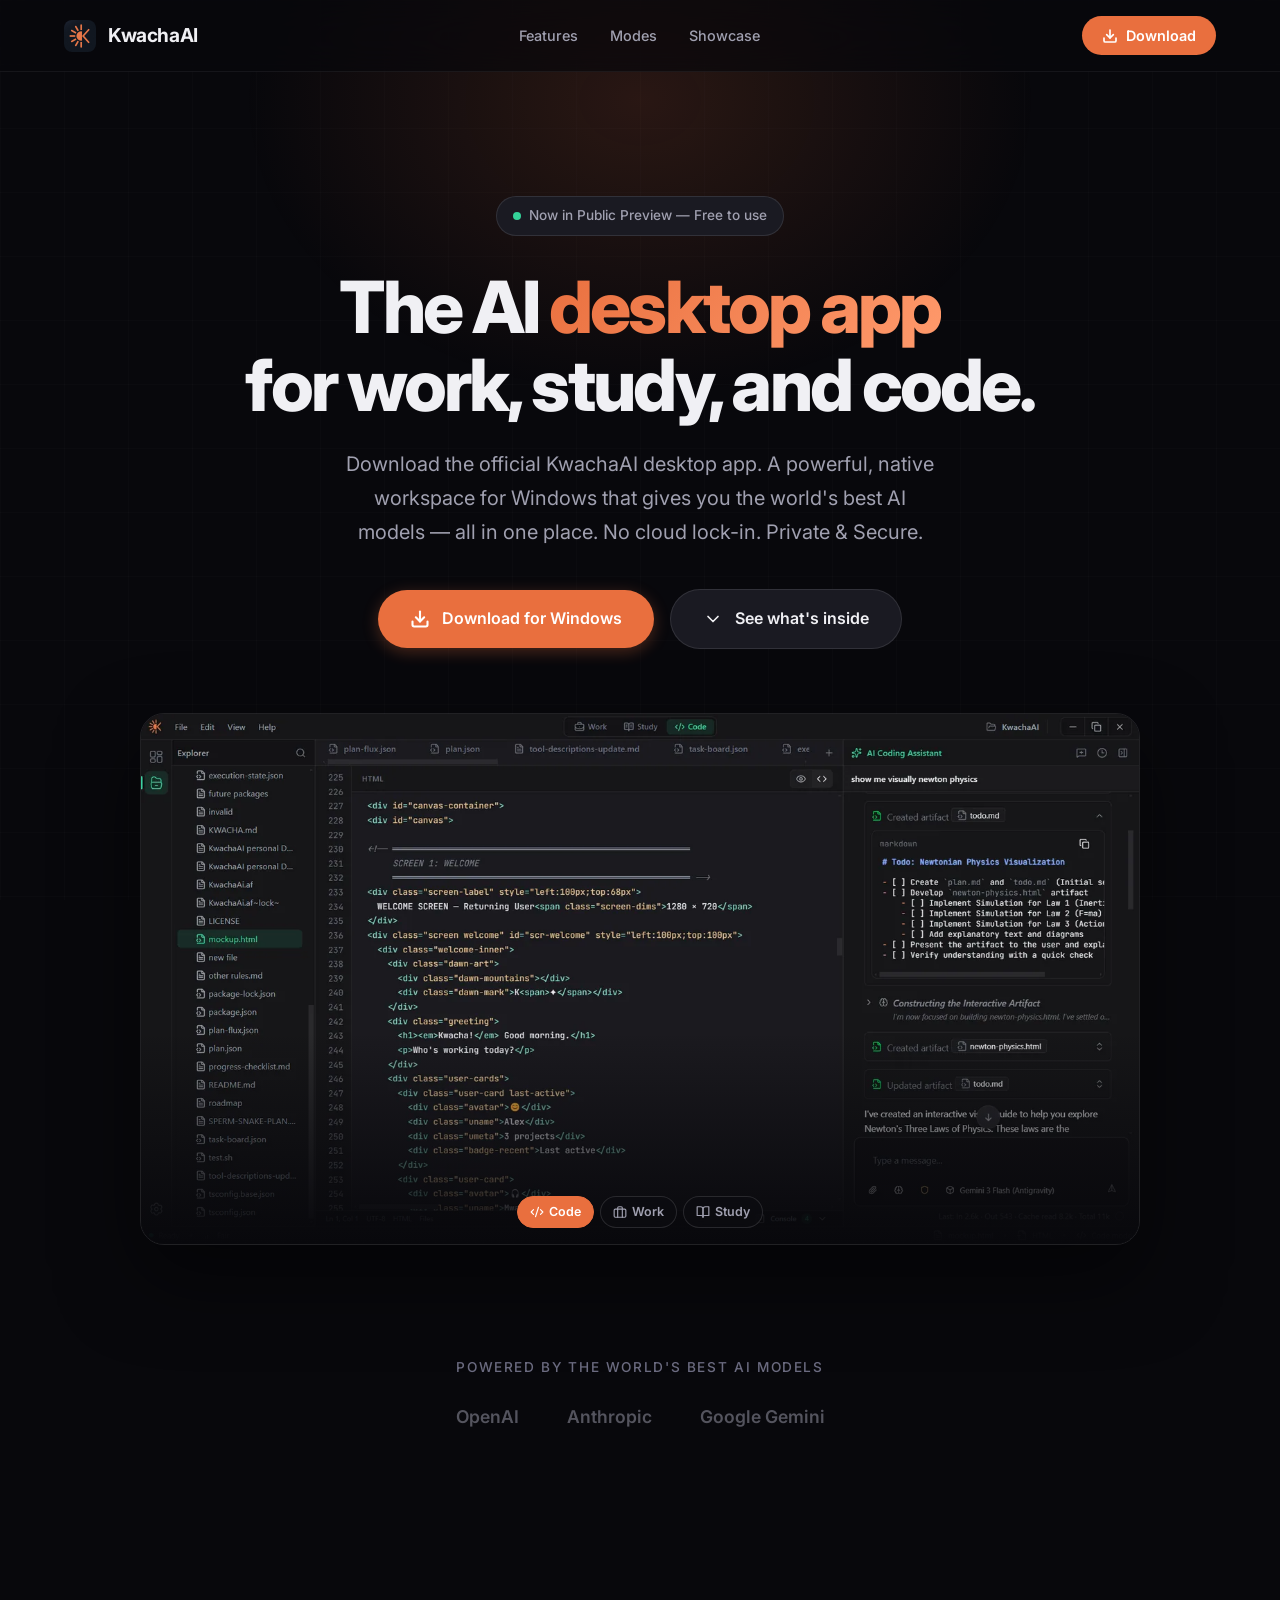
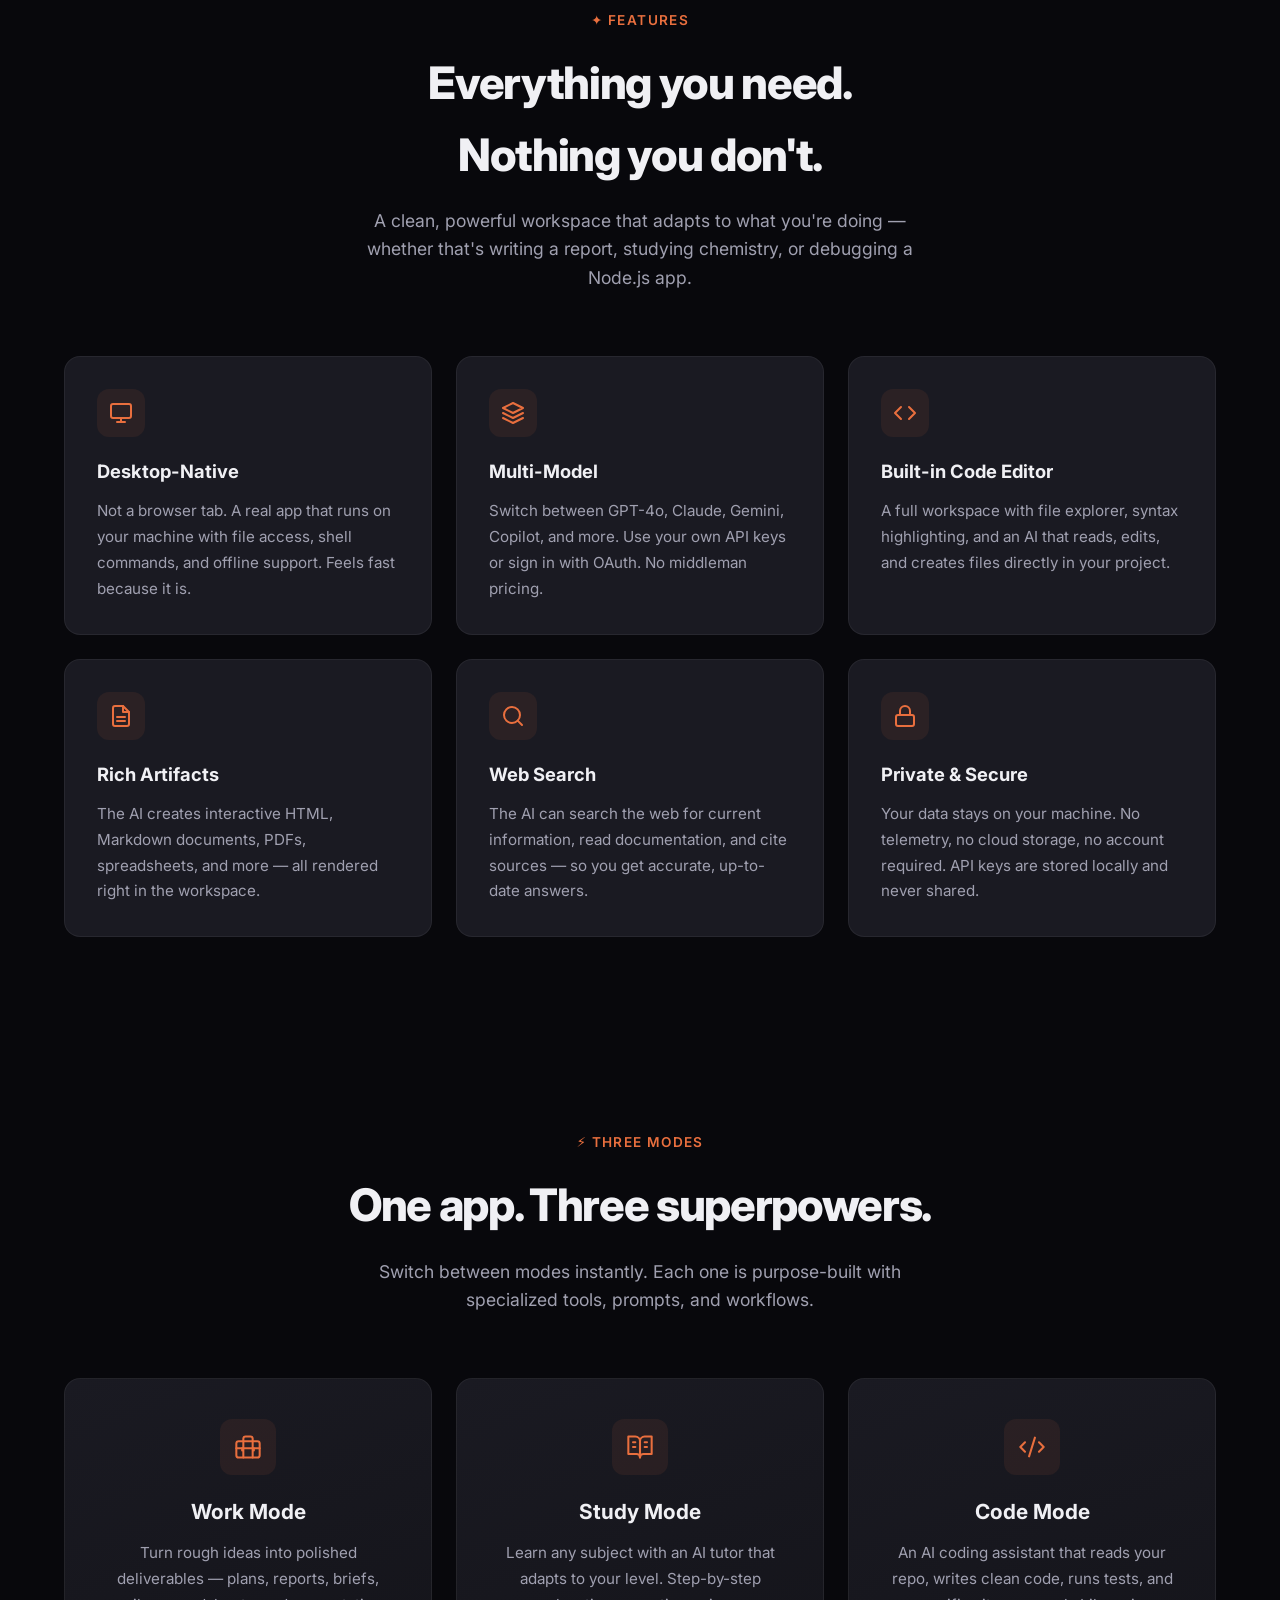
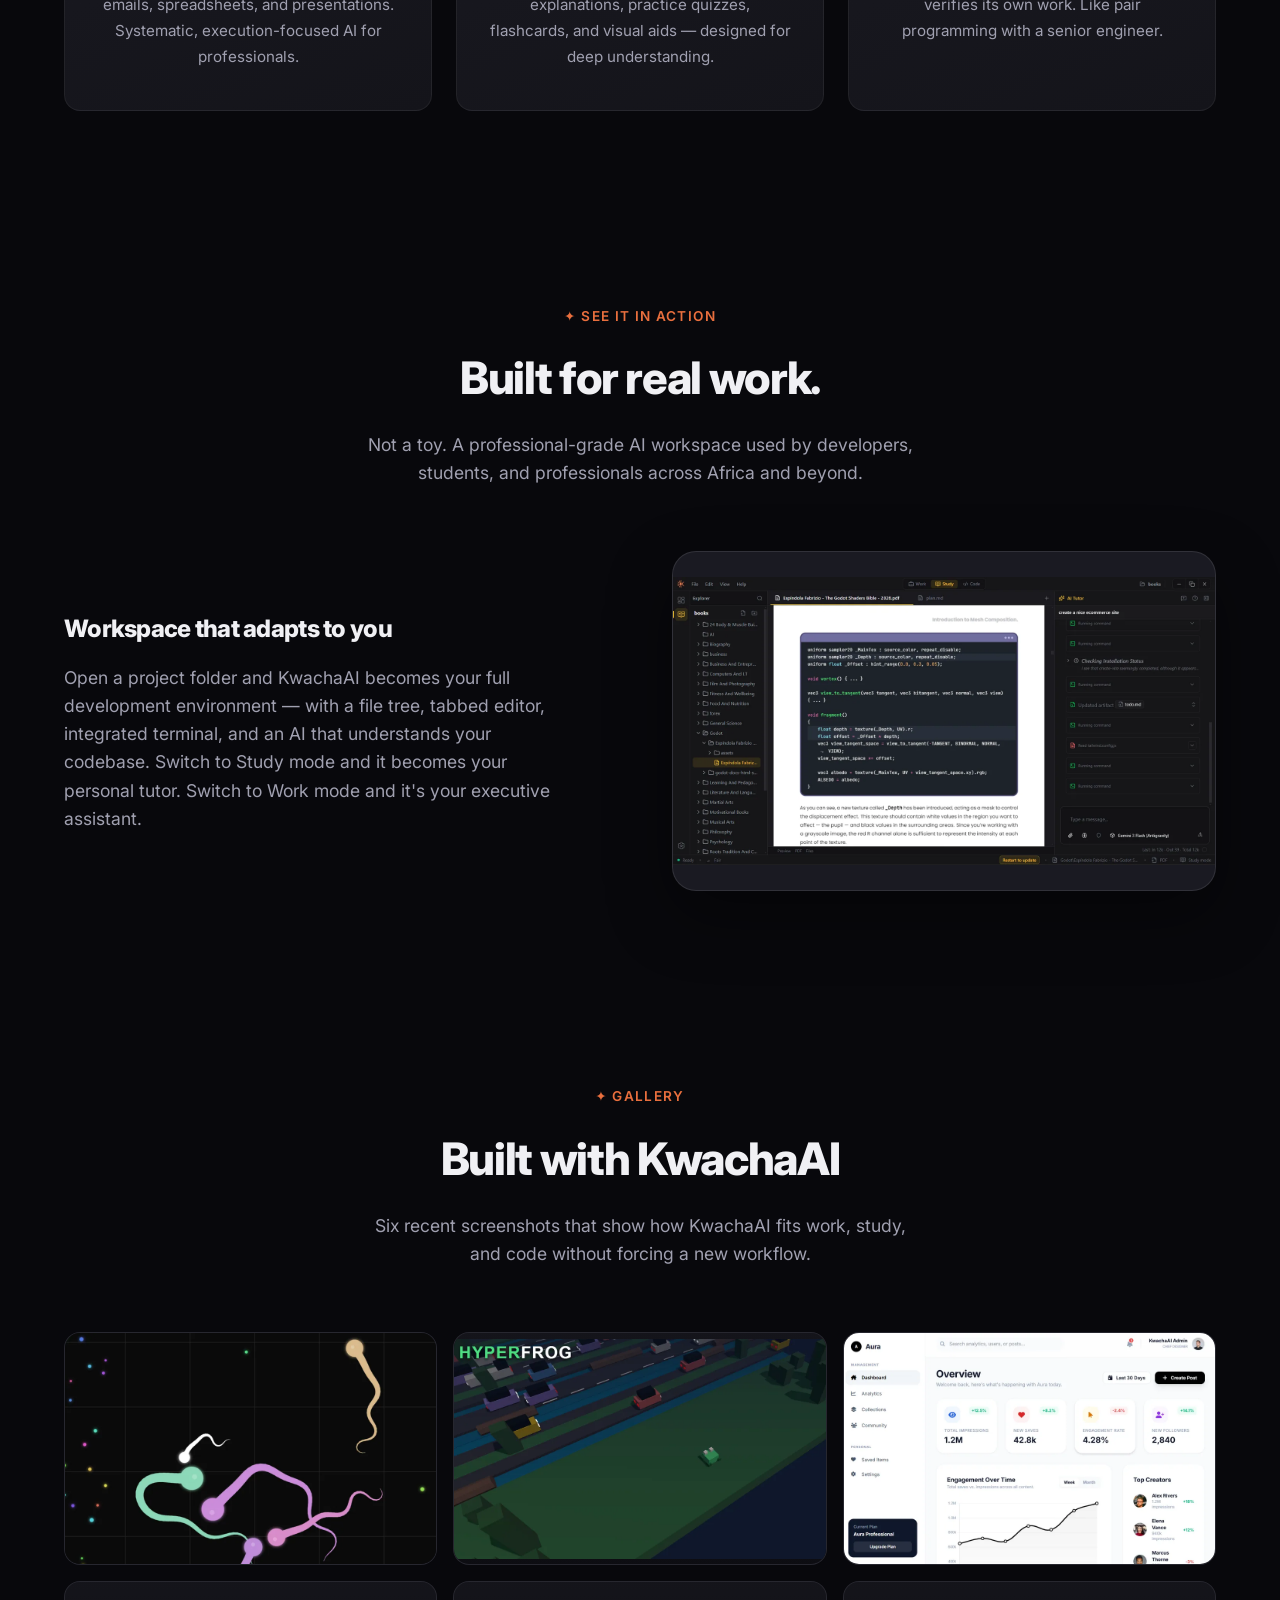
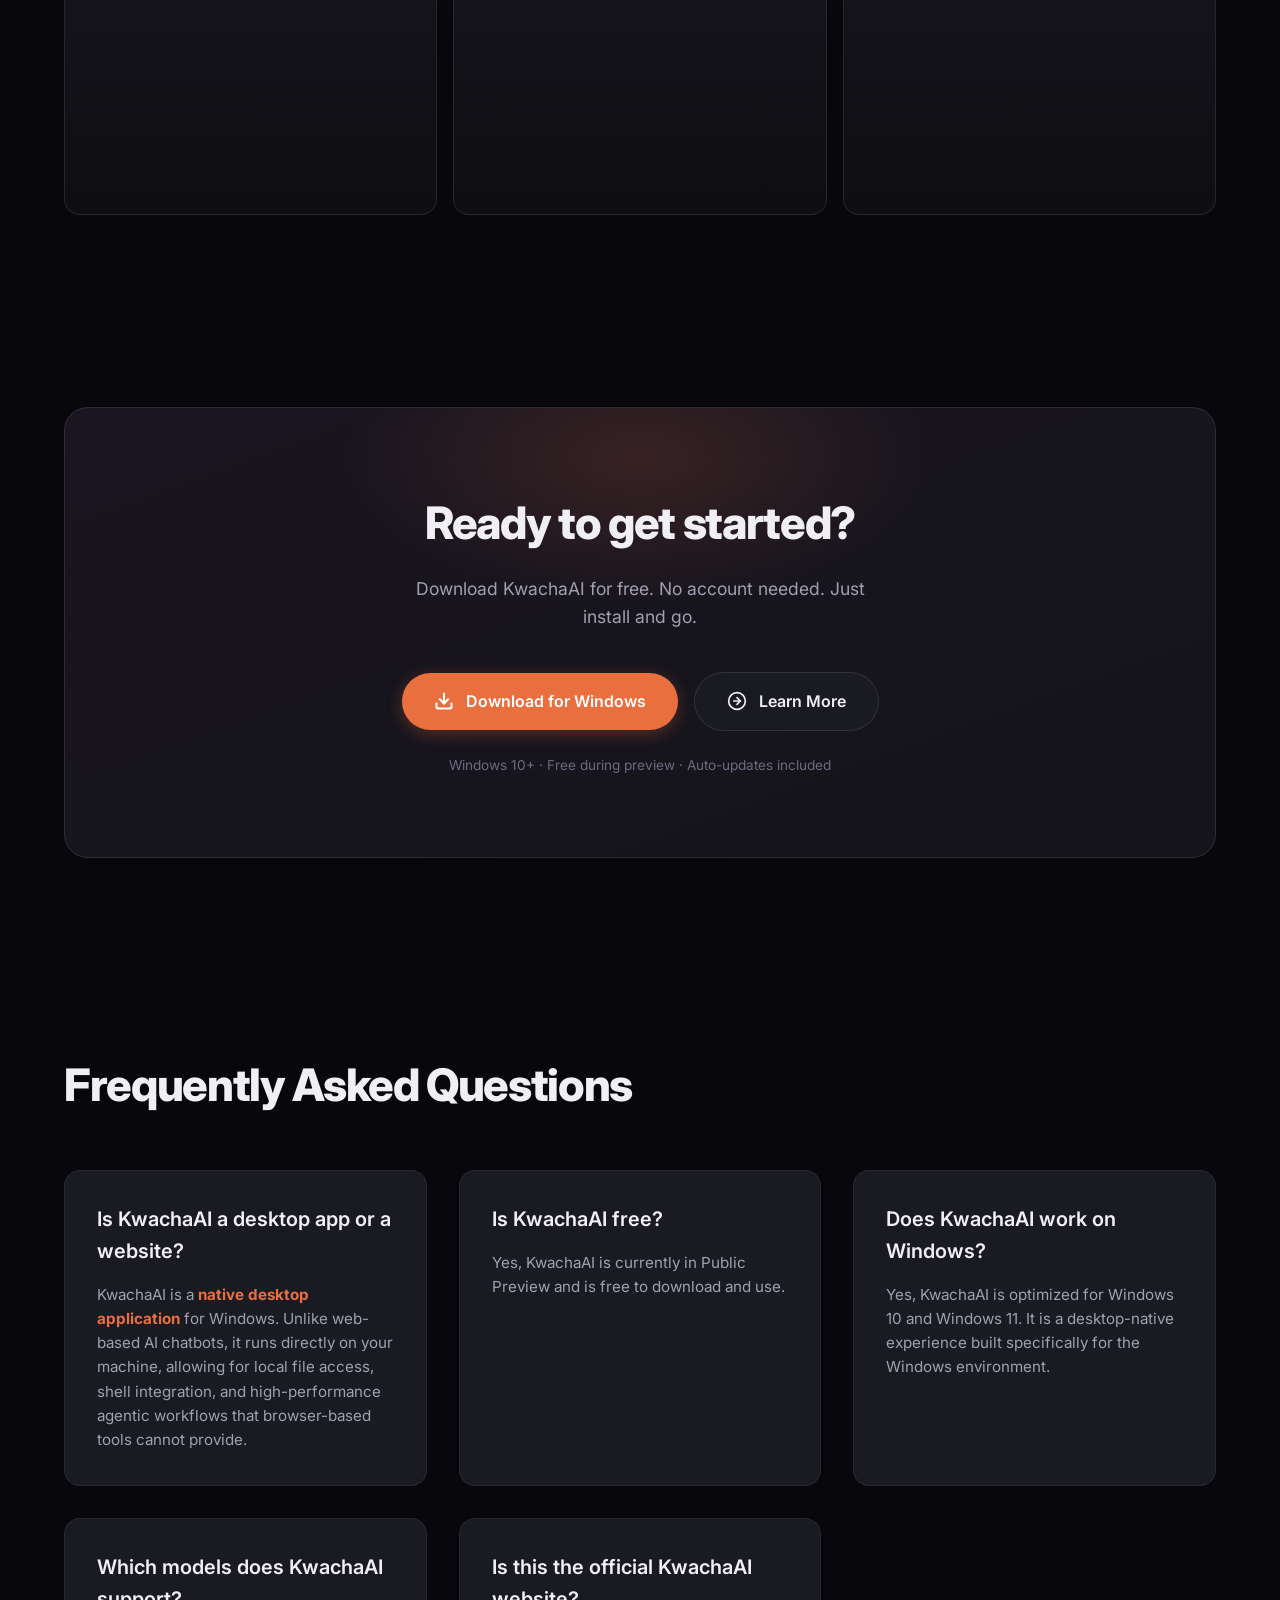
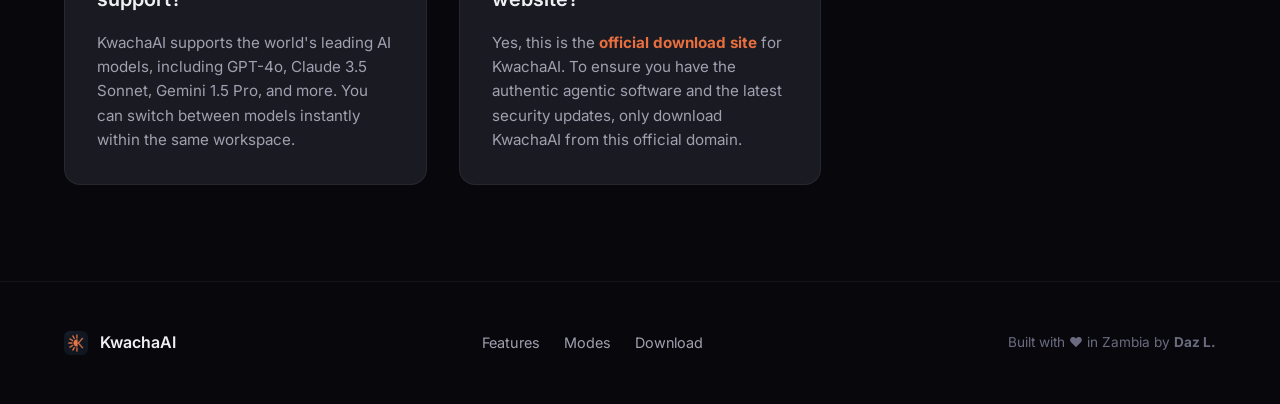
==== commit 2e913b1d: "Publish website" ====
--- a/index.html
+++ b/index.html
@@ -5,27 +5,74 @@
   <meta charset="utf-8" />
   <meta name="viewport" content="width=device-width, initial-scale=1" />
   <!-- Primary Meta Tags -->
-  <title>KwachaAI — Your AI Desktop Workspace for Work, Study & Code</title>
-  <meta name="title" content="KwachaAI — Your AI Desktop Workspace for Work, Study & Code" />
+  <title>KwachaAI Official | Free AI Desktop App for Windows</title>
+  <meta name="title" content="KwachaAI Official | Free AI Desktop App for Windows" />
   <meta name="description"
-    content="KwachaAI is a free AI-powered desktop app that helps you work, study, and code — all in one workspace. Powered by the world's leading AI models. Made in Zambia." />
+    content="Download the official KwachaAI desktop app for Windows. A powerful, native AI workspace for work, study, and code. Multi-model support with local file access. Made in Zambia." />
+  <meta name="keywords" content="KwachaAI, Kwacha AI, AI desktop app, free AI workspace, AI coding assistant, AI study tool, AI for work, GPT-4o desktop, Claude desktop, Gemini desktop, AI app Zambia, AI app Africa, code mode AI, multi-model AI, free AI tool Windows" />
+  <meta name="author" content="KwachaAI - Original, Made in Zambia" />
+  <meta name="robots" content="index, follow" />
   <meta name="theme-color" content="#08080c" />
-
-  <!-- Open Graph / Facebook -->
+  <link rel="canonical" href="https://kwachaai.github.io/" />
+
+  <!-- Open Graph / Facebook / LinkedIn -->
   <meta property="og:type" content="website" />
   <meta property="og:url" content="https://kwachaai.github.io/" />
-  <meta property="og:title" content="KwachaAI — Your AI Desktop Workspace" />
+  <meta property="og:site_name" content="KwachaAI" />
+  <meta property="og:locale" content="en_US" />
+  <meta property="og:title" content="KwachaAI - Your AI Desktop Workspace" />
   <meta property="og:description"
-    content="Free AI-powered desktop app for work, study & code. Powered by the world's best AI models. Made in Zambia." />
+    content="Free AI-powered desktop app for work, study and code. Powered by the world's best AI models. Made in Zambia." />
   <meta property="og:image" content="https://kwachaai.github.io/assets/hero1.png" />
-
-  <!-- Twitter -->
-  <meta property="twitter:card" content="summary_large_image" />
-  <meta property="twitter:url" content="https://kwachaai.github.io/" />
-  <meta property="twitter:title" content="KwachaAI — Your AI Desktop Workspace" />
-  <meta property="twitter:description"
-    content="Free AI-powered desktop app for work, study & code. Powered by the world's best AI models. Made in Zambia." />
-  <meta property="twitter:image" content="https://kwachaai.github.io/assets/hero1.png" />
+  <meta property="og:image:width" content="1280" />
+  <meta property="og:image:height" content="800" />
+  <meta property="og:image:alt" content="KwachaAI Code Mode - AI-powered file explorer, editor and terminal on Windows" />
+
+  <!-- Twitter / X Card -->
+  <meta name="twitter:card" content="summary_large_image" />
+  <meta name="twitter:url" content="https://kwachaai.github.io/" />
+  <meta name="twitter:site" content="@kwachaAI_HQ" />
+  <meta name="twitter:creator" content="@kwachaAI_HQ" />
+  <meta name="twitter:title" content="KwachaAI - The Original Free AI Desktop Workspace" />
+  <meta name="twitter:description" content="The original AI-powered desktop app for work, study and code. Use GPT-4o, Claude, Gemini and more. Free. Made in Zambia." />
+  <meta name="twitter:image" content="https://kwachaai.github.io/assets/hero1.png" />
+  <meta name="twitter:image:alt" content="KwachaAI Code Mode - AI-powered file explorer, editor and terminal on Windows" />
+
+  <!-- Structured Data - SoftwareApplication (JSON-LD) -->
+  <script type="application/ld+json">
+  {
+    "@context": "https://schema.org",
+    "@type": "SoftwareApplication",
+    "name": "KwachaAI",
+    "alternateName": "Kwacha AI",
+    "url": "https://kwachaai.github.io/",
+    "description": "The official KwachaAI desktop-native AI workspace. Get a unified workspace for work, study, and code powered by GPT-4o, Claude, Gemini and more. No account required. Made in Zambia.",
+    "applicationCategory": "ProductivityApplication",
+    "applicationSubCategory": "AI Assistant",
+    "operatingSystem": "Windows 10, Windows 11",
+    "softwareVersion": "Public Preview",
+    "image": "https://kwachaai.github.io/assets/hero1.png",
+    "downloadUrl": "https://kwachaai.alwaysdata.net/updates/KwachaAI-Setup-latest.exe",
+    "featureList": "Multi-model support, Built-in Code Editor, Rich Artifacts, Web Search, Local File Access, Shell Integration",
+    "screenshot": [
+      "https://kwachaai.github.io/assets/hero1.png",
+      "https://kwachaai.github.io/assets/hero2.png",
+      "https://kwachaai.github.io/assets/hero3.png"
+    ],
+    "offers": {
+      "@type": "Offer",
+      "price": "0",
+      "priceCurrency": "USD",
+      "availability": "https://schema.org/InStock"
+    },
+    "author": {
+      "@type": "Organization",
+      "name": "KwachaAI",
+      "url": "https://kwachaai.github.io/",
+      "foundingLocation": "Zambia"
+    }
+  }
+  </script>
 
   <!-- Favicon -->
   <link rel="icon" type="image/x-icon" href="./assets/favicon.ico" />
@@ -87,14 +134,14 @@
       </div>
 
       <h1 class="hero__title reveal">
-        Your AI workspace<br />
-        for <span class="hero__title-accent">everything.</span>
+        The AI <span class="hero__title-accent">desktop app</span><br />
+        for work, study, and code.
       </h1>
 
       <p class="hero__subtitle reveal">
-        KwachaAI is a powerful desktop app that gives you an AI-powered workspace
-        for work, study, and code — all in one place. Use the world's best AI models.
-        Free during preview. No cloud lock-in.
+        Download the official KwachaAI desktop app. A powerful, native workspace
+        for Windows that gives you the world's best AI models — all in one place.
+        No cloud lock-in. Private & Secure.
       </p>
 
       <div class="hero__actions reveal">
@@ -454,6 +501,97 @@
   </section>
 
   <!-- ================================================================
+     FAQ
+     ================================================================ -->
+  <section class="faq section" id="faq">
+    <div class="container">
+      <h2 class="section__title">Frequently Asked Questions</h2>
+      <div class="faq__grid">
+        <div class="faq__item">
+          <h3 class="faq__question">Is KwachaAI a desktop app or a website?</h3>
+          <p class="faq__answer">
+            KwachaAI is a <strong>native desktop application</strong> for Windows. Unlike web-based AI chatbots, it runs directly on your machine, allowing for local file access, shell integration, and high-performance agentic workflows that browser-based tools cannot provide.
+          </p>
+        </div>
+        <div class="faq__item">
+          <h3 class="faq__question">Is KwachaAI free?</h3>
+          <p class="faq__answer">
+            Yes, KwachaAI is currently in Public Preview and is free to download and use.
+          </p>
+        </div>
+        <div class="faq__item">
+          <h3 class="faq__question">Does KwachaAI work on Windows?</h3>
+          <p class="faq__answer">
+            Yes, KwachaAI is optimized for Windows 10 and Windows 11. It is a desktop-native experience built specifically for the Windows environment.
+          </p>
+        </div>
+        <div class="faq__item">
+          <h3 class="faq__question">Which models does KwachaAI support?</h3>
+          <p class="faq__answer">
+            KwachaAI supports the world's leading AI models, including GPT-4o, Claude 3.5 Sonnet, Gemini 1.5 Pro, and more. You can switch between models instantly within the same workspace.
+          </p>
+        </div>
+        <div class="faq__item">
+          <h3 class="faq__question">Is this the official KwachaAI website?</h3>
+          <p class="faq__answer">
+            Yes, this is the <strong>official download site</strong> for KwachaAI. To ensure you have the authentic agentic software and the latest security updates, only download KwachaAI from this official domain.
+          </p>
+        </div>
+      </div>
+    </div>
+  </section>
+
+  <!-- FAQ Schema (JSON-LD) -->
+  <script type="application/ld+json">
+  {
+    "@context": "https://schema.org",
+    "@type": "FAQPage",
+    "mainEntity": [
+      {
+        "@type": "Question",
+        "name": "Is KwachaAI a desktop app or a website?",
+        "acceptedAnswer": {
+          "@type": "Answer",
+          "text": "KwachaAI is a native desktop application for Windows. Unlike web-based AI chatbots, it runs directly on your machine, allowing for local file access, shell integration, and high-performance agentic workflows that browser-based tools cannot provide."
+        }
+      },
+      {
+        "@type": "Question",
+        "name": "Is KwachaAI free?",
+        "acceptedAnswer": {
+          "@type": "Answer",
+          "text": "Yes, KwachaAI is currently in Public Preview and is free to download and use."
+        }
+      },
+      {
+        "@type": "Question",
+        "name": "Does KwachaAI work on Windows?",
+        "acceptedAnswer": {
+          "@type": "Answer",
+          "text": "Yes, KwachaAI is optimized for Windows 10 and Windows 11. It is a desktop-native experience built specifically for the Windows environment."
+        }
+      },
+      {
+        "@type": "Question",
+        "name": "Which models does KwachaAI support?",
+        "acceptedAnswer": {
+          "@type": "Answer",
+          "text": "KwachaAI supports the world's leading AI models, including GPT-4o, Claude 3.5 Sonnet, Gemini 1.5 Pro, and more. You can switch between models instantly within the same workspace."
+        }
+      },
+      {
+        "@type": "Question",
+        "name": "Is this the official KwachaAI website?",
+        "acceptedAnswer": {
+          "@type": "Answer",
+          "text": "Yes, this is the official download site for KwachaAI. To ensure you have the authentic agentic software and the latest security updates, only download KwachaAI from this official domain."
+        }
+      }
+    ]
+  }
+  </script>
+
+  <!-- ================================================================
      FOOTER
      ================================================================ -->
   <footer class="footer">
--- a/styles.css
+++ b/styles.css
@@ -828,6 +828,40 @@
 }
 
 /* ===================================================================
+   FAQ
+   =================================================================== */
+.faq__grid {
+  display: grid;
+  grid-template-columns: repeat(auto-fit, minmax(300px, 1fr));
+  gap: var(--space-8);
+  margin-top: var(--space-12);
+}
+
+.faq__item {
+  background: var(--bg-card);
+  padding: var(--space-8);
+  border-radius: var(--radius-lg);
+  border: 1px solid var(--border-default);
+}
+
+.faq__question {
+  font-size: var(--space-5);
+  font-weight: 600;
+  margin-bottom: var(--space-4);
+  color: var(--text-primary);
+}
+
+.faq__answer {
+  color: var(--text-secondary);
+  font-size: 0.95rem;
+  line-height: 1.6;
+}
+
+.faq__answer strong {
+  color: var(--accent);
+}
+
+/* ===================================================================
    FOOTER
    =================================================================== */
 .footer {
